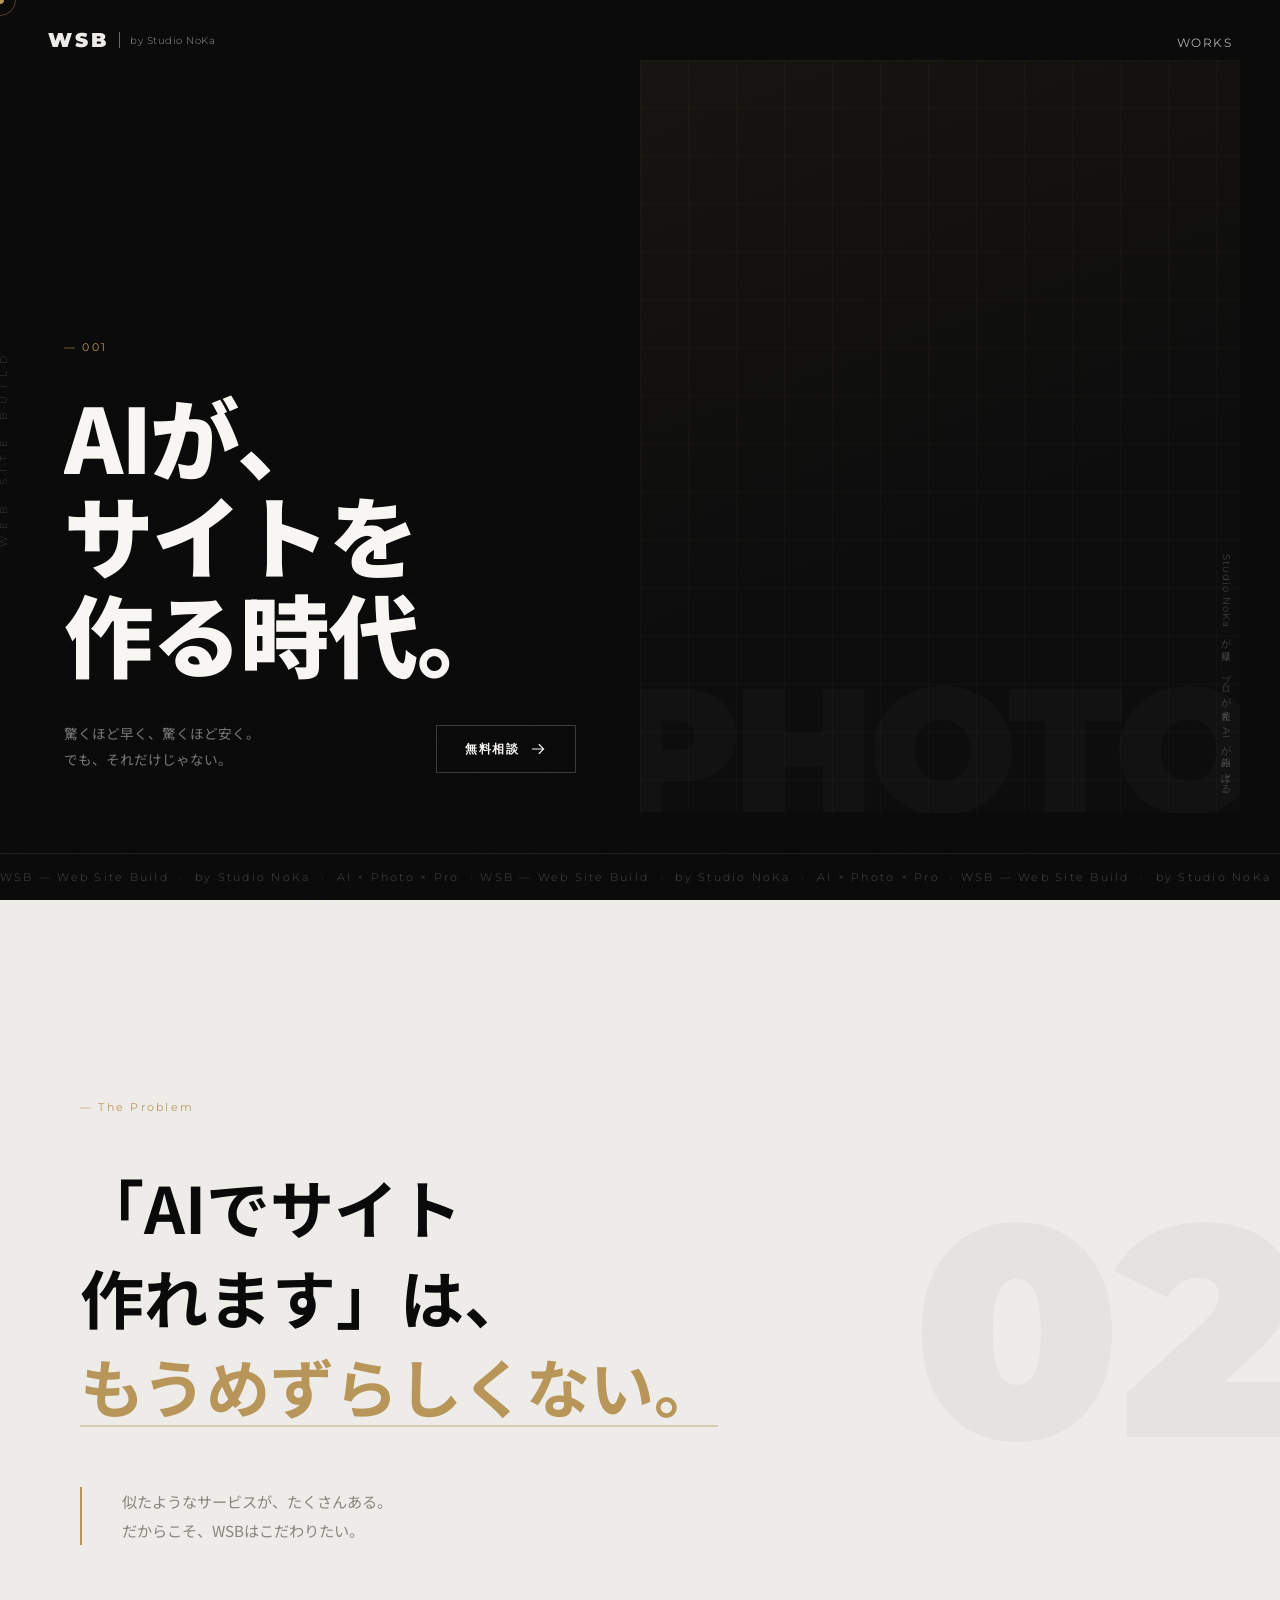
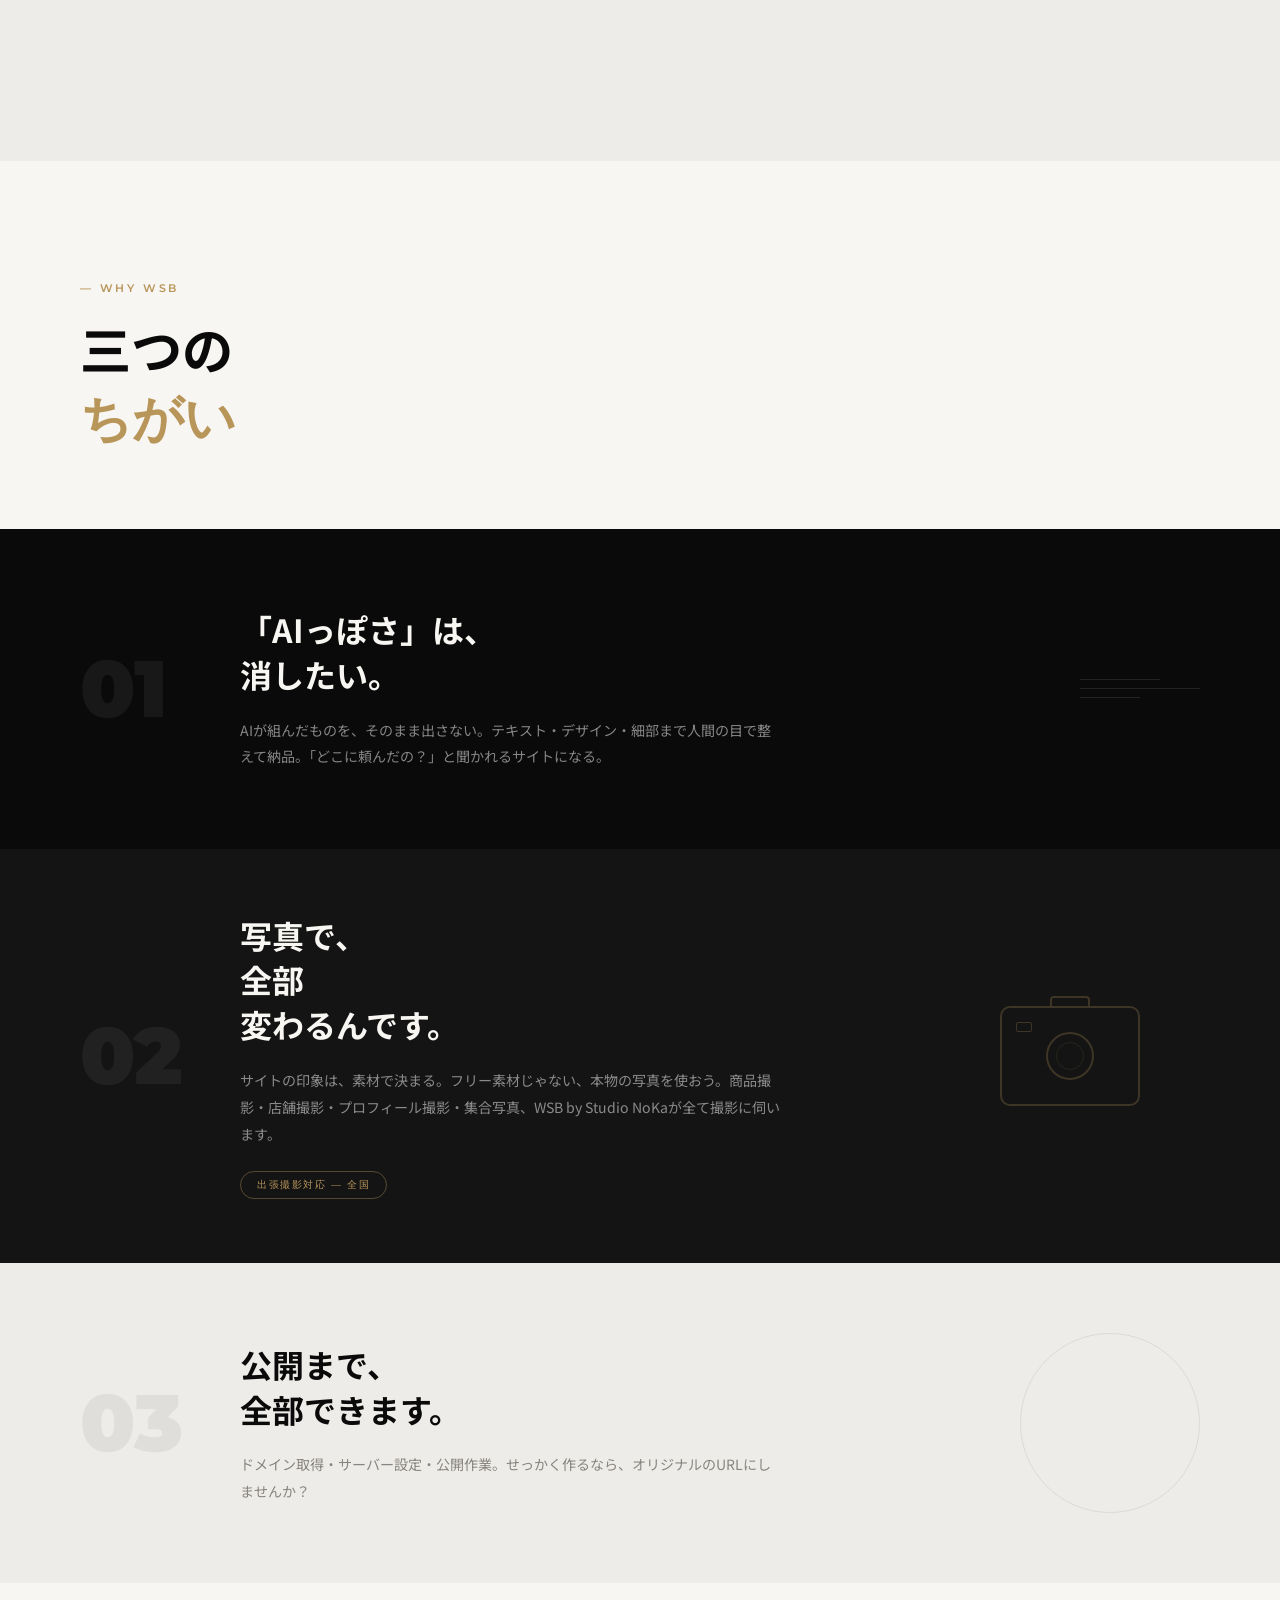
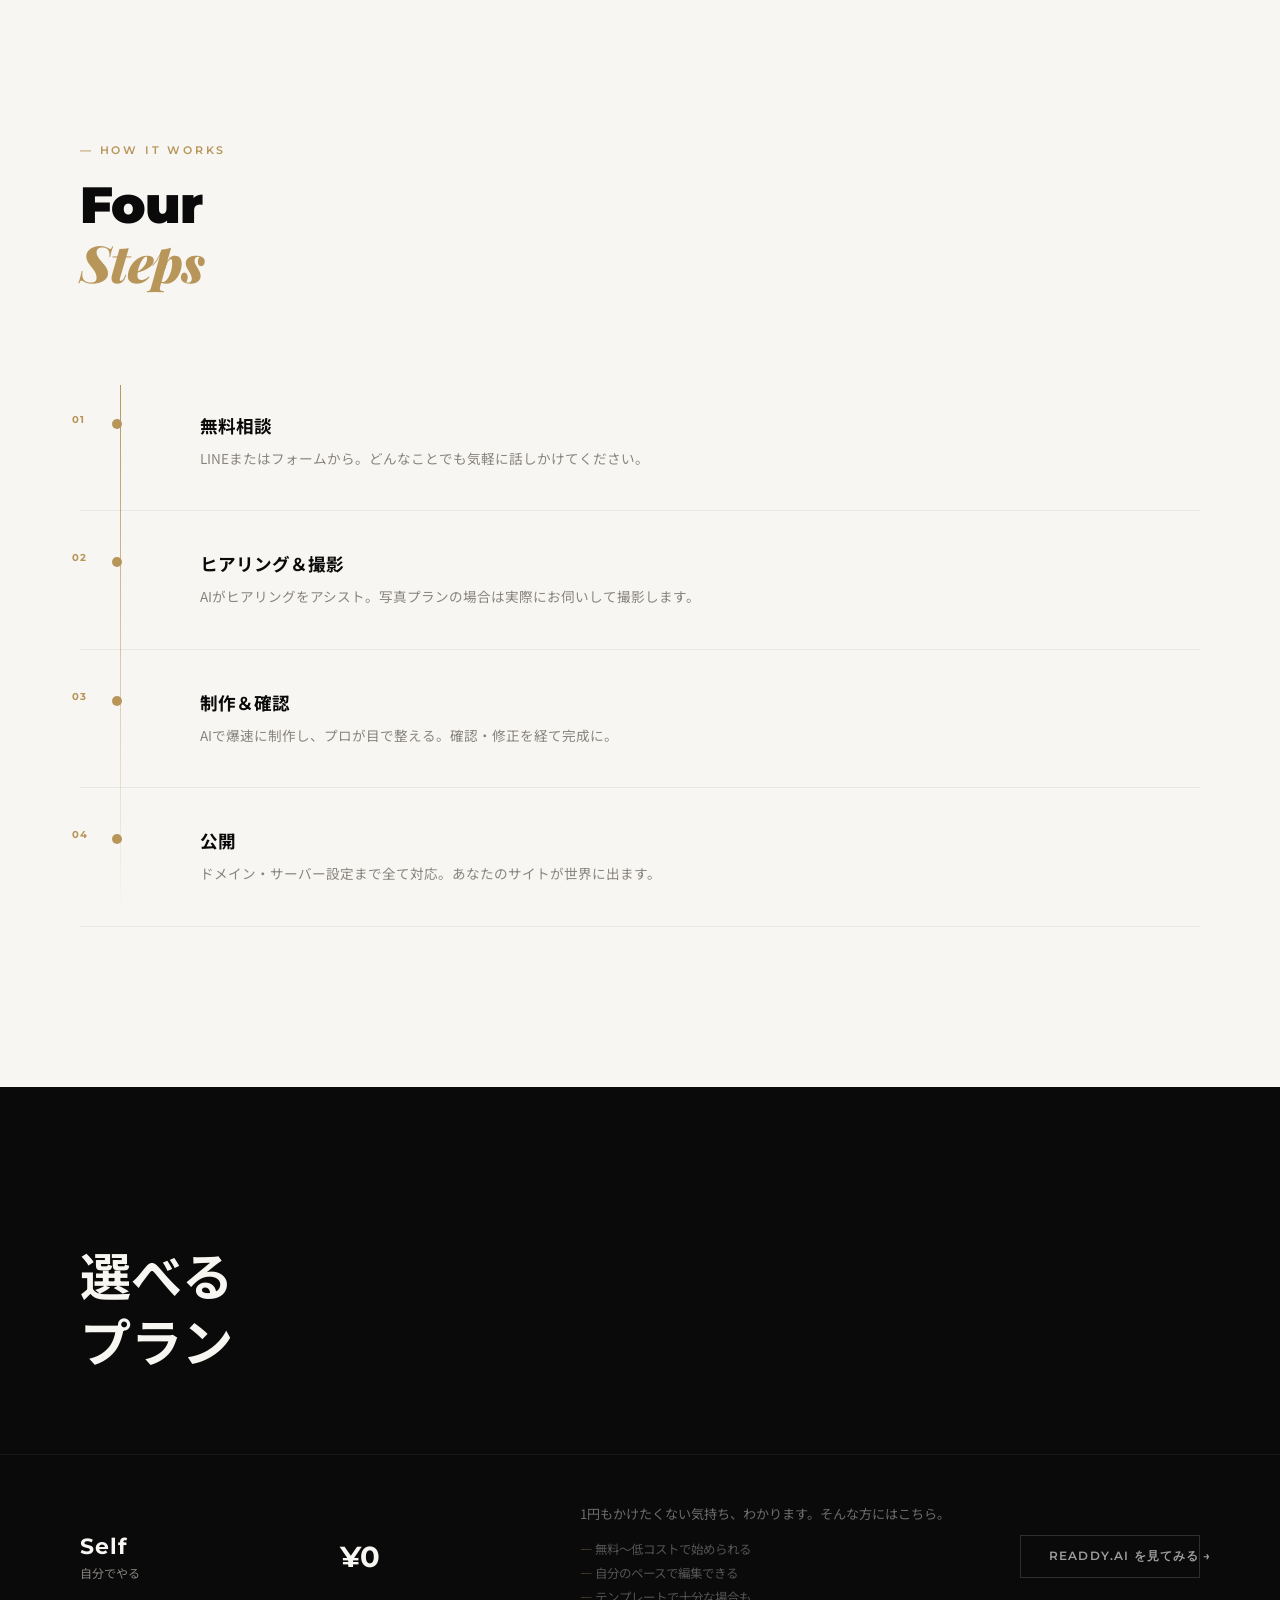
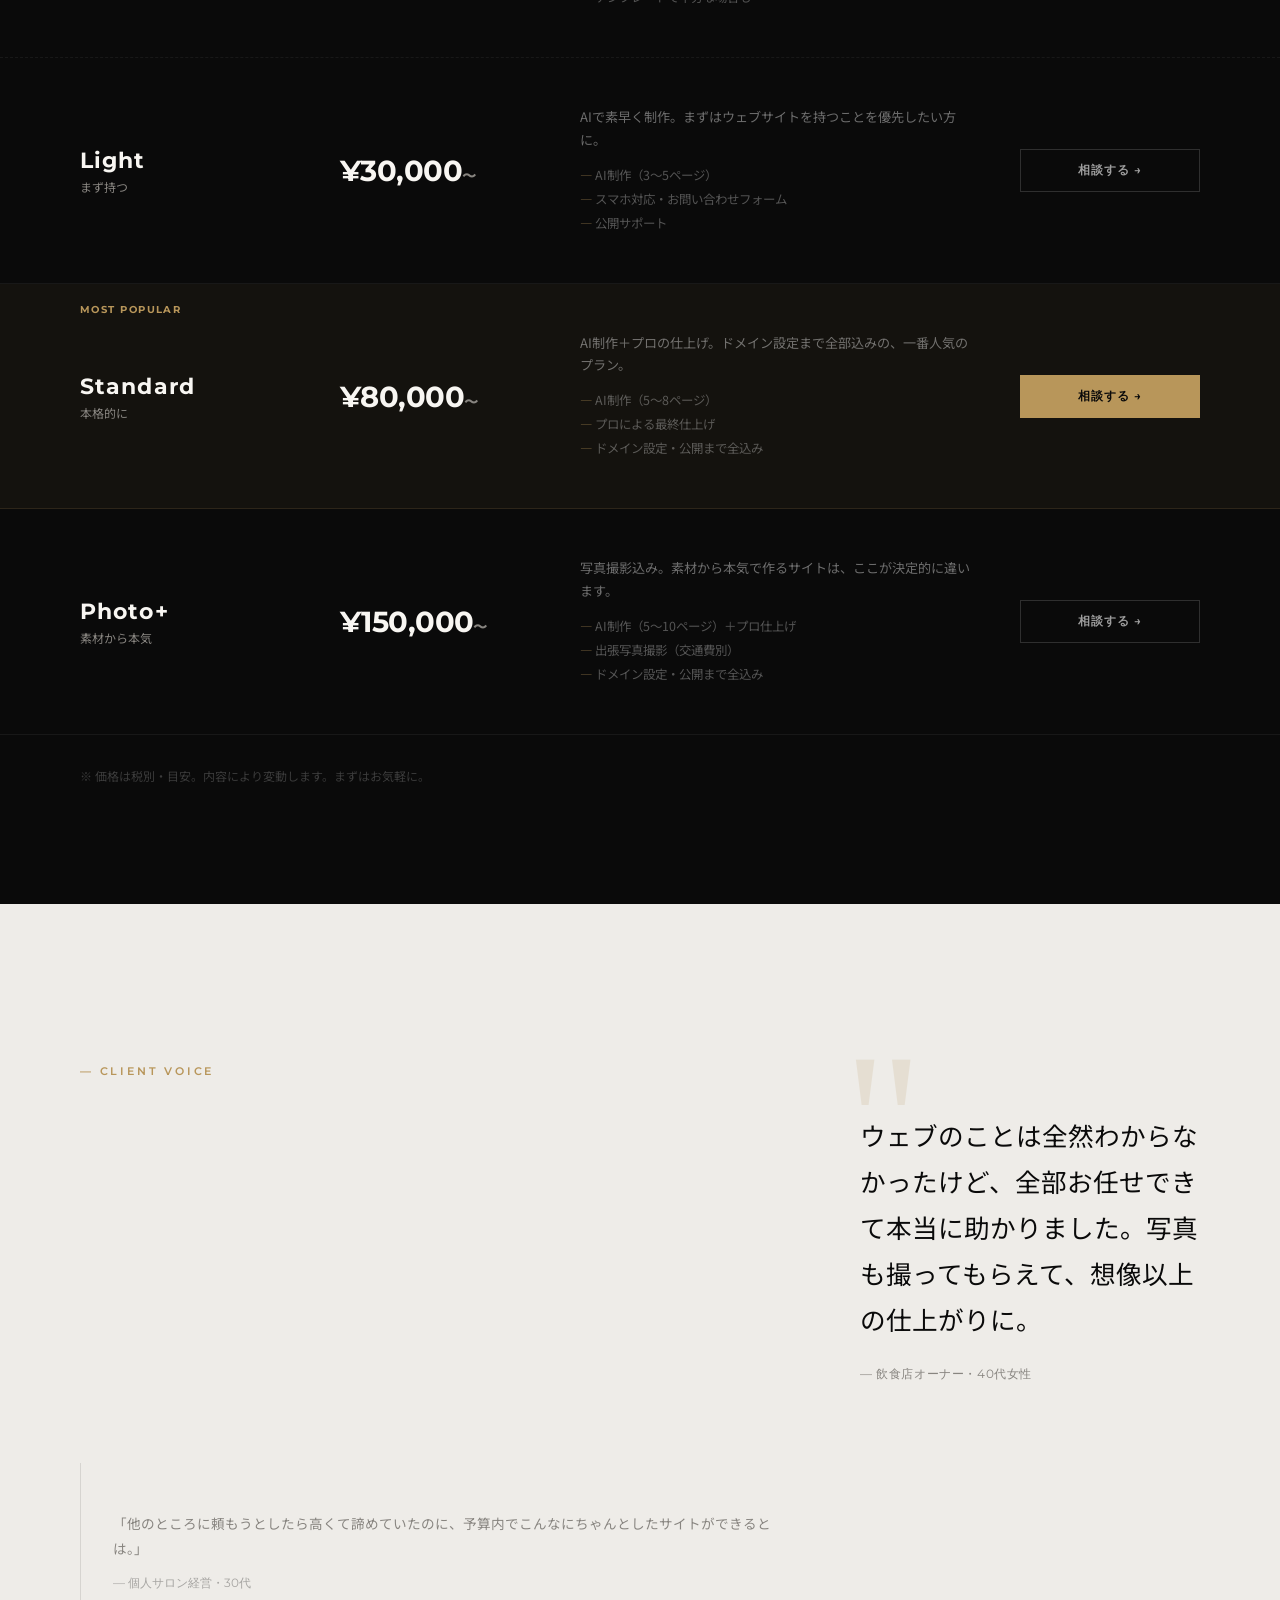
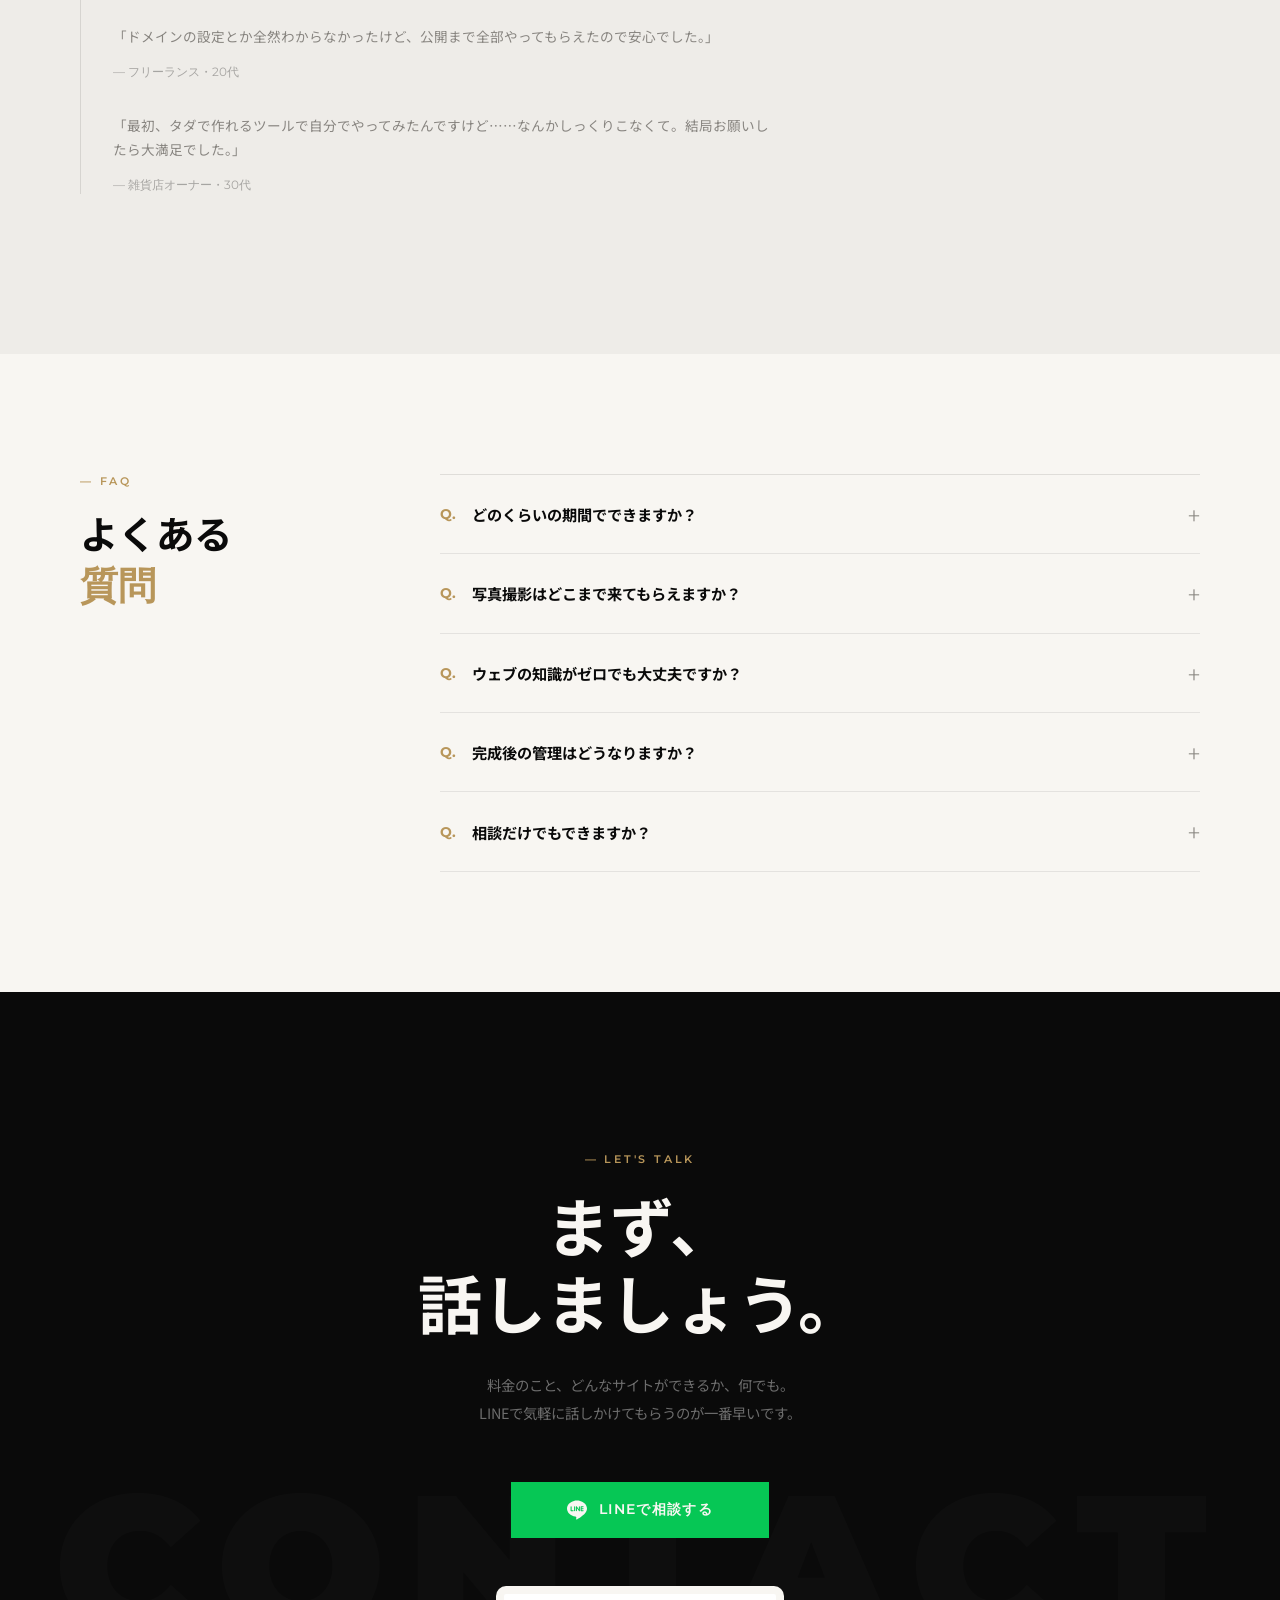
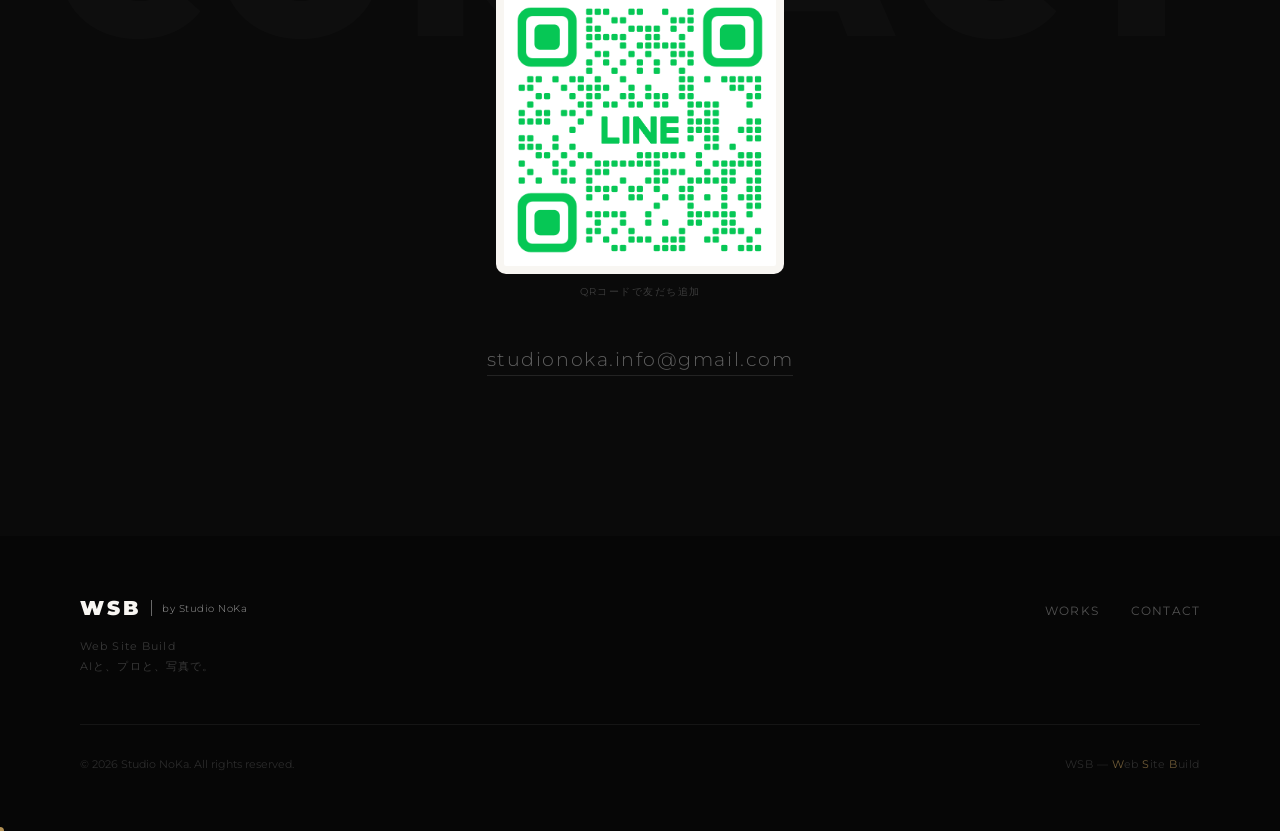
==== index.html @ 942990a9 "copy: Hero / Statement / About の文言を全面改訂" ====
<!DOCTYPE html>
<html lang="ja">
<head>
  <meta charset="UTF-8" />
  <meta name="viewport" content="width=device-width, initial-scale=1.0" />
  <title>WSB by Studio NoKa — Web Site Build</title>
  <link rel="stylesheet" href="style.css" />
  <link rel="preconnect" href="https://fonts.googleapis.com" />
  <link rel="preconnect" href="https://fonts.gstatic.com" crossorigin />
  <link href="https://fonts.googleapis.com/css2?family=Noto+Sans+JP:wght@100;300;400;700;900&family=Playfair+Display:ital,wght@0,400;0,700;1,400&family=Montserrat:wght@100;300;400;600;700;900&display=swap" rel="stylesheet" />
</head>
<body>

  <!-- ========== LOADER ========== -->
  <div id="loader">
    <div class="loader-text">WSB</div>
  </div>

  <!-- ========== HEADER ========== -->
  <header id="header">
    <div class="header-left">
      <a href="#" class="logo">
        <span class="logo-wsb">WSB</span>
        <span class="logo-rule"></span>
        <span class="logo-sub">by Studio NoKa</span>
      </a>
    </div>
    <div class="header-right">
      <nav>
        <a href="works.html">Works</a>
      </nav>
      <button class="menu-btn" id="menuBtn">
        <span></span><span></span>
      </button>
    </div>
  </header>

  <!-- ========== MOBILE MENU ========== -->
  <div class="mobile-menu" id="mobileMenu">
    <nav class="mobile-nav">
      <a href="works.html" class="mobile-link">Works</a>
      <a href="#contact" class="mobile-link">Contact</a>
    </nav>
  </div>

  <!-- ========== HERO ========== -->
  <section id="hero">
    <!-- 縦書きラベル -->
    <div class="hero-side-label">
      <span>W·E·B &nbsp; S·I·T·E &nbsp; B·U·I·L·D</span>
    </div>

    <!-- メインコピー -->
    <div class="hero-copy">
      <div class="hero-copy-inner">
        <p class="hero-no">— 001</p>
        <h1>
          <span class="h1-line h1-line--1">AIが、</span>
          <span class="h1-line h1-line--2">サイトを</span>
          <span class="h1-line h1-line--3">作る時代。</span>
        </h1>
        <div class="hero-sub-wrap">
          <p class="hero-sub">驚くほど早く、驚くほど安く。<br>でも、それだけじゃない。</p>
          <a href="#contact" class="hero-cta">
            <span>無料相談</span>
            <svg viewBox="0 0 32 32" width="18" height="18"><path d="M6 16h20M18 8l8 8-8 8" stroke="currentColor" stroke-width="2" fill="none" stroke-linecap="round"/></svg>
          </a>
        </div>
      </div>
    </div>

    <!-- 右側 ビジュアル -->
    <div class="hero-visual">
      <div class="hero-img-frame">
        <!-- 画像・モックアップはここに入る -->
      </div>
      <div class="hero-caption">
        <span>Studio NoKa が撮り、プロが整え、AIが組み上げる。</span>
      </div>
    </div>

    <!-- マーキー -->
    <div class="hero-marquee">
      <div class="marquee-track">
        <span>WSB — Web Site Build &nbsp;·&nbsp; by Studio NoKa &nbsp;·&nbsp; AI × Photo × Pro &nbsp;·&nbsp; </span>
        <span>WSB — Web Site Build &nbsp;·&nbsp; by Studio NoKa &nbsp;·&nbsp; AI × Photo × Pro &nbsp;·&nbsp; </span>
        <span>WSB — Web Site Build &nbsp;·&nbsp; by Studio NoKa &nbsp;·&nbsp; AI × Photo × Pro &nbsp;·&nbsp; </span>
      </div>
    </div>
  </section>

  <!-- ========== STATEMENT ========== -->
  <section id="statement">
    <div class="statement-inner">
      <p class="statement-label">— The Problem</p>
      <blockquote class="statement-quote">
        「AIでサイト<br>
        作れます」は、<br>
        <em>もうめずらしくない。</em>
      </blockquote>
      <div class="statement-sub">
        <p>似たようなサービスが、たくさんある。<br>だからこそ、WSBはこだわりたい。</p>
      </div>
    </div>
    <div class="statement-number">02</div>
  </section>

  <!-- ========== ABOUT / 3つの強み ========== -->
  <section id="about">
    <div class="about-header">
      <p class="section-eyebrow">— Why WSB</p>
      <h2>三つの<br><em>ちがい</em></h2>
    </div>

    <!-- 強み 01 -->
    <div class="about-row about-row--dark">
      <div class="about-row-num">01</div>
      <div class="about-row-body">
        <h3>「AIっぽさ」は、<br>消したい。</h3>
        <p>AIが組んだものを、そのまま出さない。テキスト・デザイン・細部まで人間の目で整えて納品。「どこに頼んだの？」と聞かれるサイトになる。</p>
      </div>
      <div class="about-row-decoration">
        <div class="deco-lines">
          <span></span><span></span><span></span>
        </div>
      </div>
    </div>

    <!-- 強み 02 -->
    <div class="about-row about-row--accent">
      <div class="about-row-num">02</div>
      <div class="about-row-body">
        <h3>写真で、<br>全部<br>変わるんです。</h3>
        <p>サイトの印象は、素材で決まる。フリー素材じゃない、本物の写真を使おう。商品撮影・店舗撮影・プロフィール撮影・集合写真、WSB by Studio NoKaが全て撮影に伺います。</p>
        <span class="about-tag">出張撮影対応 — 全国</span>
      </div>
      <div class="about-row-img about-row-img--camera">
        <div class="camera-art">
          <div class="camera-body"></div>
          <div class="camera-lens"></div>
          <div class="camera-flash"></div>
        </div>
      </div>
    </div>

    <!-- 強み 03 -->
    <div class="about-row about-row--light">
      <div class="about-row-num">03</div>
      <div class="about-row-body">
        <h3>公開まで、<br>全部できます。</h3>
        <p>ドメイン取得・サーバー設定・公開作業。せっかく作るなら、オリジナルのURLにしませんか？</p>
      </div>
      <div class="about-row-decoration about-row-decoration--right">
        <div class="deco-circle"></div>
      </div>
    </div>
  </section>

  <!-- ========== FLOW ========== -->
  <section id="flow">
    <div class="container">
      <div class="flow-header">
        <p class="section-eyebrow">— How it works</p>
        <h2>Four<br><em>Steps</em></h2>
      </div>
      <div class="flow-body">
        <div class="flow-line"></div>
        <div class="flow-items">
          <div class="flow-item" data-num="01">
            <div class="flow-dot"></div>
            <div class="flow-content">
              <h3>無料相談</h3>
              <p>LINEまたはフォームから。どんなことでも気軽に話しかけてください。</p>
            </div>
          </div>
          <div class="flow-item" data-num="02">
            <div class="flow-dot"></div>
            <div class="flow-content">
              <h3>ヒアリング＆撮影</h3>
              <p>AIがヒアリングをアシスト。写真プランの場合は実際にお伺いして撮影します。</p>
            </div>
          </div>
          <div class="flow-item" data-num="03">
            <div class="flow-dot"></div>
            <div class="flow-content">
              <h3>制作＆確認</h3>
              <p>AIで爆速に制作し、プロが目で整える。確認・修正を経て完成に。</p>
            </div>
          </div>
          <div class="flow-item" data-num="04">
            <div class="flow-dot"></div>
            <div class="flow-content">
              <h3>公開</h3>
              <p>ドメイン・サーバー設定まで全て対応。あなたのサイトが世界に出ます。</p>
            </div>
          </div>
        </div>
      </div>
    </div>
  </section>

  <!-- ========== PLANS ========== -->
  <section id="plans">
    <div class="plans-label-wrap">
      <p class="section-eyebrow">— Pricing Plans</p>
      <h2>選べる<br>プラン</h2>
    </div>

    <div class="plans-list">

      <!-- ¥0 行 -->
      <div class="plan-row plan-row--free">
        <div class="plan-row-name">
          <span class="plan-row-en">Self</span>
          <span class="plan-row-jp">自分でやる</span>
        </div>
        <div class="plan-row-price plan-row-price--free">¥0</div>
        <div class="plan-row-desc">
          <p>1円もかけたくない気持ち、わかります。そんな方にはこちら。</p>
          <ul>
            <li>無料〜低コストで始められる</li>
            <li>自分のペースで編集できる</li>
            <li>テンプレートで十分な場合も</li>
          </ul>
        </div>
        <a href="https://readdy.ai" target="_blank" rel="noopener" class="plan-row-btn plan-row-btn--free">Readdy.ai を見てみる →</a>
      </div>

      <div class="plan-row">
        <div class="plan-row-name">
          <span class="plan-row-en">Light</span>
          <span class="plan-row-jp">まず持つ</span>
        </div>
        <div class="plan-row-price">¥30,000<small>〜</small></div>
        <div class="plan-row-desc">
          <p>AIで素早く制作。まずはウェブサイトを持つことを優先したい方に。</p>
          <ul>
            <li>AI制作（3〜5ページ）</li>
            <li>スマホ対応・お問い合わせフォーム</li>
            <li>公開サポート</li>
          </ul>
        </div>
        <a href="#contact" class="plan-row-btn">相談する →</a>
      </div>

      <div class="plan-row plan-row--featured">
        <div class="plan-row-badge">Most Popular</div>
        <div class="plan-row-name">
          <span class="plan-row-en">Standard</span>
          <span class="plan-row-jp">本格的に</span>
        </div>
        <div class="plan-row-price">¥80,000<small>〜</small></div>
        <div class="plan-row-desc">
          <p>AI制作＋プロの仕上げ。ドメイン設定まで全部込みの、一番人気のプラン。</p>
          <ul>
            <li>AI制作（5〜8ページ）</li>
            <li>プロによる最終仕上げ</li>
            <li>ドメイン設定・公開まで全込み</li>
          </ul>
        </div>
        <a href="#contact" class="plan-row-btn plan-row-btn--featured">相談する →</a>
      </div>

      <div class="plan-row">
        <div class="plan-row-name">
          <span class="plan-row-en">Photo+</span>
          <span class="plan-row-jp">素材から本気</span>
        </div>
        <div class="plan-row-price">¥150,000<small>〜</small></div>
        <div class="plan-row-desc">
          <p>写真撮影込み。素材から本気で作るサイトは、ここが決定的に違います。</p>
          <ul>
            <li>AI制作（5〜10ページ）＋プロ仕上げ</li>
            <li>出張写真撮影（交通費別）</li>
            <li>ドメイン設定・公開まで全込み</li>
          </ul>
        </div>
        <a href="#contact" class="plan-row-btn">相談する →</a>
      </div>

    </div>
    <p class="plans-note">※ 価格は税別・目安。内容により変動します。まずはお気軽に。</p>
  </section>

  <!-- ========== VOICE ========== -->
  <section id="voice">
    <div class="voice-inner">
      <p class="section-eyebrow">— Client Voice</p>
      <div class="voice-main">
        <div class="voice-quote-mark">"</div>
        <blockquote class="voice-featured">
          ウェブのことは全然わからなかったけど、全部お任せできて本当に助かりました。写真も撮ってもらえて、想像以上の仕上がりに。
        </blockquote>
        <p class="voice-attr">— 飲食店オーナー・40代女性</p>
      </div>
      <div class="voice-others">
        <div class="voice-small">
          <p>「他のところに頼もうとしたら高くて諦めていたのに、予算内でこんなにちゃんとしたサイトができるとは。」</p>
          <span>— 個人サロン経営・30代</span>
        </div>
        <div class="voice-small">
          <p>「ドメインの設定とか全然わからなかったけど、公開まで全部やってもらえたので安心でした。」</p>
          <span>— フリーランス・20代</span>
        </div>
        <div class="voice-small voice-small--honest">
          <p>「最初、タダで作れるツールで自分でやってみたんですけど……なんかしっくりこなくて。結局お願いしたら大満足でした。」</p>
          <span>— 雑貨店オーナー・30代</span>
        </div>
      </div>
    </div>
  </section>

  <!-- ========== FAQ ========== -->
  <section id="faq">
    <div class="faq-inner">
      <div class="faq-left">
        <p class="section-eyebrow">— FAQ</p>
        <h2>よくある<br><em>質問</em></h2>
      </div>
      <div class="faq-right">
        <div class="faq-item">
          <div class="faq-q">
            <span class="faq-q-num">Q.</span>
            どのくらいの期間でできますか？
            <span class="faq-icon">+</span>
          </div>
          <div class="faq-a">Lightプランで約1〜2週間、Standardで2〜3週間、Photo+プランは撮影日程の調整含め3〜4週間が目安です。</div>
        </div>
        <div class="faq-item">
          <div class="faq-q">
            <span class="faq-q-num">Q.</span>
            写真撮影はどこまで来てもらえますか？
            <span class="faq-icon">+</span>
          </div>
          <div class="faq-a">基本は片道2時間圏内。それ以上の距離でも交通費実費をご負担いただければ全国どこでも対応します。</div>
        </div>
        <div class="faq-item">
          <div class="faq-q">
            <span class="faq-q-num">Q.</span>
            ウェブの知識がゼロでも大丈夫ですか？
            <span class="faq-icon">+</span>
          </div>
          <div class="faq-a">もちろんです。むしろそういった方のためのサービスです。LINEで気軽に相談できるAIアシスタントもご用意しています。</div>
        </div>
        <div class="faq-item">
          <div class="faq-q">
            <span class="faq-q-num">Q.</span>
            完成後の管理はどうなりますか？
            <span class="faq-icon">+</span>
          </div>
          <div class="faq-a">自分で更新しやすい形にお渡しします。別途メンテナンスプランもご用意しています。</div>
        </div>
        <div class="faq-item">
          <div class="faq-q">
            <span class="faq-q-num">Q.</span>
            相談だけでもできますか？
            <span class="faq-icon">+</span>
          </div>
          <div class="faq-a">もちろんです。無料相談からお気軽にどうぞ。LINEでもフォームでも受け付けています。</div>
        </div>
      </div>
    </div>
  </section>

  <!-- ========== CONTACT ========== -->
  <section id="contact">
    <div class="contact-bg-text">CONTACT</div>
    <div class="contact-inner">
      <p class="section-eyebrow">— Let's Talk</p>
      <h2>まず、<br>話しましょう。</h2>
      <p class="contact-body">料金のこと、どんなサイトができるか、何でも。<br>LINEで気軽に話しかけてもらうのが一番早いです。</p>
      <div class="contact-actions">
        <a href="https://lin.ee/njjm1MrW" class="contact-btn-line" target="_blank" rel="noopener">
          <svg viewBox="0 0 24 24" width="20" height="20" fill="currentColor"><path d="M19.365 9.863c.349 0 .63.285.63.63 0 .345-.281.63-.63.63H17.61v1.125h1.755c.349 0 .63.283.63.63 0 .344-.281.629-.63.629h-2.386c-.345 0-.627-.285-.627-.629V8.108c0-.345.282-.63.627-.63h2.386c.349 0 .63.285.63.63 0 .349-.281.63-.63.63H17.61v1.125h1.755zm-3.855 3.016c0 .27-.174.51-.432.596-.064.021-.133.031-.199.031-.211 0-.391-.09-.51-.25l-2.443-3.317v2.94c0 .344-.279.629-.631.629-.346 0-.626-.285-.626-.629V8.108c0-.27.173-.51.43-.595.06-.023.136-.033.194-.033.195 0 .375.104.495.254l2.462 3.33V8.108c0-.345.282-.63.63-.63.345 0 .63.285.63.63v4.771zm-5.741 0c0 .344-.282.629-.631.629-.345 0-.627-.285-.627-.629V8.108c0-.345.282-.63.627-.63.349 0 .631.285.631.63v4.771zm-2.466.629H4.917c-.345 0-.63-.285-.63-.629V8.108c0-.345.285-.63.63-.63.348 0 .63.285.63.63v4.141h1.756c.348 0 .629.283.629.63 0 .344-.281.629-.629.629M24 10.314C24 4.943 18.615.572 12 .572S0 4.943 0 10.314c0 4.811 4.27 8.842 10.035 9.608.391.082.923.258 1.058.59.12.301.079.766.038 1.08l-.164 1.02c-.045.301-.24 1.186 1.049.645 1.291-.539 6.916-4.078 9.436-6.975C23.176 14.393 24 12.458 24 10.314"/></svg>
          LINEで相談する
        </a>
        <div class="contact-qr">
          <img src="LINE_QRcode.png" alt="LINE QRコード" />
          <span>QRコードで友だち追加</span>
        </div>
        <a href="mailto:studionoka.info@gmail.com" class="contact-mail-text">studionoka.info@gmail.com</a>
      </div>
    </div>
  </section>

  <!-- ========== FOOTER ========== -->
  <footer>
    <div class="footer-top">
      <div class="footer-logo-wrap">
        <div class="logo">
          <span class="logo-wsb">WSB</span>
          <span class="logo-rule"></span>
          <span class="logo-sub">by Studio NoKa</span>
        </div>
        <p class="footer-tagline">Web Site Build<br>AIと、プロと、写真で。</p>
      </div>
      <nav class="footer-nav">
        <a href="works.html">Works</a>
        <a href="#contact">Contact</a>
      </nav>
    </div>
    <div class="footer-bottom">
      <p>© 2026 Studio NoKa. All rights reserved.</p>
      <p class="footer-credit">WSB — <em>W</em>eb <em>S</em>ite <em>B</em>uild</p>
    </div>
  </footer>

  <script src="script.js"></script>
</body>
</html>
---- style.css ----
/* ============================================================
   WSB by Studio NoKa — style.css  v2 (Editorial)
   ============================================================ */

:root {
  --black:     #0a0a0a;
  --white:     #f8f6f2;
  --off-white: #eeece8;
  --gray:      #888580;
  --gold:      #b8965a;
  --gold-lt:   #d4b07a;
  --dark:      #141414;
  --font-en:   'Montserrat', sans-serif;
  --font-serif:'Playfair Display', serif;
  --font-jp:   'Noto Sans JP', sans-serif;
}

*, *::before, *::after { box-sizing: border-box; margin: 0; padding: 0; }
html { scroll-behavior: smooth; }

body {
  font-family: var(--font-jp);
  background: var(--white);
  color: var(--black);
  overflow-x: hidden;
  cursor: none;
  -webkit-font-smoothing: antialiased;
  -moz-osx-font-smoothing: grayscale;
  text-rendering: optimizeLegibility;
}

/* カスタムカーソル */
body::before {
  content: '';
  width: 8px; height: 8px;
  background: var(--gold);
  border-radius: 50%;
  position: fixed;
  top: 0; left: 0;
  pointer-events: none;
  z-index: 9999;
  transform: translate(-50%, -50%);
  transition: width 0.2s, height 0.2s;
}

.section-eyebrow {
  font-family: var(--font-en);
  font-size: 0.7rem;
  font-weight: 600;
  letter-spacing: 0.25em;
  text-transform: uppercase;
  color: var(--gold);
  margin-bottom: 20px;
  display: block;
}

/* ============================================================
   LOADER
   ============================================================ */

#loader {
  position: fixed;
  inset: 0;
  background: var(--black);
  z-index: 9000;
  display: flex;
  align-items: center;
  justify-content: center;
  transition: opacity 0.6s ease, visibility 0.6s ease;
}

#loader.hidden {
  opacity: 0;
  visibility: hidden;
}

.loader-text {
  font-family: var(--font-en);
  font-weight: 900;
  font-size: 4rem;
  letter-spacing: 0.3em;
  color: var(--white);
  animation: loaderPulse 0.8s ease-in-out alternate infinite;
}

@keyframes loaderPulse {
  from { opacity: 0.3; letter-spacing: 0.3em; }
  to   { opacity: 1;   letter-spacing: 0.5em; }
}

/* ============================================================
   HEADER
   ============================================================ */

#header {
  position: fixed;
  top: 0; left: 0; right: 0;
  z-index: 500;
  padding: 28px 48px;
  display: flex;
  align-items: center;
  justify-content: space-between;
  mix-blend-mode: difference;
}

#header.scrolled { mix-blend-mode: normal; background: rgba(248,246,242,0.92); backdrop-filter: blur(12px); padding: 18px 48px; transition: all 0.4s; }

.logo {
  display: flex;
  align-items: center;
  gap: 10px;
  text-decoration: none;
}

.logo-wsb {
  font-family: var(--font-en);
  font-size: 1.25rem;
  font-weight: 900;
  letter-spacing: 0.15em;
  color: var(--white);
}

#header.scrolled .logo-wsb { color: var(--black); }

.logo-rule {
  width: 1px;
  height: 16px;
  background: rgba(255,255,255,0.4);
  display: block;
}

#header.scrolled .logo-rule { background: rgba(0,0,0,0.2); }

.logo-sub {
  font-family: var(--font-en);
  font-size: 0.65rem;
  font-weight: 300;
  color: rgba(255,255,255,0.6);
  letter-spacing: 0.05em;
}

#header.scrolled .logo-sub { color: var(--gray); }

.header-right {
  display: flex;
  align-items: center;
  gap: 40px;
}

nav a {
  font-family: var(--font-en);
  font-size: 0.72rem;
  font-weight: 400;
  letter-spacing: 0.12em;
  text-transform: uppercase;
  color: rgba(255,255,255,0.7);
  text-decoration: none;
  transition: color 0.2s;
}

nav a:hover { color: var(--gold); }
#header.scrolled nav a { color: var(--black); }
#header.scrolled nav a:hover { color: var(--gold); }

.menu-btn {
  display: none;
  flex-direction: column;
  gap: 5px;
  background: none;
  border: none;
  cursor: pointer;
  padding: 4px;
}

.menu-btn span {
  display: block;
  width: 22px;
  height: 1px;
  background: var(--white);
  transition: transform 0.3s;
}

#header.scrolled .menu-btn span { background: var(--black); }

/* ============================================================
   MOBILE MENU
   ============================================================ */

.mobile-menu {
  position: fixed;
  inset: 0;
  background: var(--black);
  z-index: 400;
  display: flex;
  align-items: center;
  justify-content: center;
  opacity: 0;
  visibility: hidden;
  transition: opacity 0.4s, visibility 0.4s;
}

.mobile-menu.open { opacity: 1; visibility: visible; }

.mobile-nav {
  display: flex;
  flex-direction: column;
  gap: 32px;
  text-align: center;
}

.mobile-link {
  font-family: var(--font-en);
  font-size: 2rem;
  font-weight: 700;
  letter-spacing: 0.1em;
  color: var(--white);
  text-decoration: none;
  text-transform: uppercase;
  transition: color 0.2s;
}

.mobile-link:hover { color: var(--gold); }

/* ============================================================
   HERO
   ============================================================ */

#hero {
  min-height: 100vh;
  background: var(--black);
  display: grid;
  grid-template-columns: 1fr 1fr;
  grid-template-rows: 1fr auto;
  position: relative;
  overflow: hidden;
}

/* ノイズテクスチャ */
#hero::before {
  content: '';
  position: absolute;
  inset: 0;
  background-image: url("data:image/svg+xml,%3Csvg viewBox='0 0 256 256' xmlns='http://www.w3.org/2000/svg'%3E%3Cfilter id='noise'%3E%3CfeTurbulence type='fractalNoise' baseFrequency='0.9' numOctaves='4' stitchTiles='stitch'/%3E%3C/filter%3E%3Crect width='100%25' height='100%25' filter='url(%23noise)' opacity='0.04'/%3E%3C/svg%3E");
  opacity: 0.4;
  z-index: 1;
  pointer-events: none;
}

.hero-side-label {
  position: absolute;
  left: 0;
  top: 50%;
  transform: translateX(-50%) translateY(-50%) rotate(-90deg);
  z-index: 2;
  white-space: nowrap;
}

.hero-side-label span {
  font-family: var(--font-en);
  font-size: 0.6rem;
  font-weight: 300;
  letter-spacing: 0.3em;
  color: rgba(255,255,255,0.2);
  text-transform: uppercase;
}

.hero-copy {
  grid-column: 1;
  grid-row: 1;
  display: flex;
  align-items: flex-end;
  padding: 120px 64px 80px;
  z-index: 2;
  position: relative;
}

.hero-copy-inner { width: 100%; }

.hero-no {
  font-family: var(--font-en);
  font-size: 0.7rem;
  color: var(--gold);
  letter-spacing: 0.2em;
  margin-bottom: 32px;
}

#hero h1 {
  overflow: hidden;
}

.h1-line {
  display: block;
  font-family: var(--font-jp);
  font-weight: 900;
  font-size: clamp(3.5rem, 7vw, 6.5rem);
  color: var(--white);
  line-height: 1.1;
  letter-spacing: -0.02em;
  transform: translateY(100%);
  opacity: 0;
  transition: transform 0.9s cubic-bezier(0.16, 1, 0.3, 1), opacity 0.9s ease;
}

.h1-line--2 { transition-delay: 0.1s; }
.h1-line--3 { transition-delay: 0.2s; }

.h1-line.visible { transform: translateY(0); opacity: 1; }

.hero-sub-wrap {
  margin-top: 40px;
  display: flex;
  align-items: flex-end;
  justify-content: space-between;
  gap: 24px;
}

.hero-sub {
  font-size: 0.85rem;
  line-height: 1.9;
  color: rgba(255,255,255,0.45);
  max-width: 280px;
}

.hero-cta {
  display: inline-flex;
  align-items: center;
  gap: 10px;
  border: 1px solid rgba(255,255,255,0.2);
  color: var(--white);
  padding: 14px 28px;
  font-family: var(--font-en);
  font-size: 0.75rem;
  font-weight: 600;
  letter-spacing: 0.12em;
  text-transform: uppercase;
  text-decoration: none;
  white-space: nowrap;
  transition: border-color 0.3s, background 0.3s;
  flex-shrink: 0;
}

.hero-cta:hover { border-color: var(--gold); background: rgba(184,150,90,0.1); }

.hero-visual {
  grid-column: 2;
  grid-row: 1;
  position: relative;
  z-index: 2;
}

.hero-img-frame {
  position: absolute;
  inset: 60px 40px 40px 0;
  overflow: hidden;
  background: linear-gradient(160deg, rgba(184,150,90,0.06) 0%, transparent 60%), #0d0d0d;
}

/* グリッドテクスチャ */
.hero-img-frame::before {
  content: '';
  position: absolute;
  inset: 0;
  background-image:
    linear-gradient(rgba(184,150,90,0.04) 1px, transparent 1px),
    linear-gradient(90deg, rgba(184,150,90,0.04) 1px, transparent 1px);
  background-size: 48px 48px;
  pointer-events: none;
  z-index: 1;
}

/* 幽霊テキスト */
.hero-img-frame::after {
  content: 'PHOTO';
  position: absolute;
  bottom: -24px;
  right: -16px;
  font-family: var(--font-en);
  font-weight: 900;
  font-size: clamp(6rem, 14vw, 11rem);
  color: rgba(255,255,255,0.025);
  letter-spacing: -0.04em;
  line-height: 1;
  pointer-events: none;
  z-index: 1;
  user-select: none;
}

.hero-img-inner {
  width: 100%;
  height: 100%;
  background:
    linear-gradient(160deg, rgba(184,150,90,0.15) 0%, transparent 50%),
    linear-gradient(to bottom right, #1a1008, #0a0a0a);
  transform: scale(1.05);
  transition: transform 8s ease;
}

.hero-img-inner:hover { transform: scale(1); }

/* ============================================================
   HERO IMAGE PLACEHOLDER
   画像・モックアップが入るまでの空フレーム
   ============================================================ */

/* 右下に装飾テキスト */
.hero-caption {
  position: absolute;
  bottom: 48px;
  right: 48px;
  z-index: 3;
}

.hero-caption span {
  font-family: var(--font-en);
  font-size: 0.6rem;
  color: rgba(255,255,255,0.2);
  letter-spacing: 0.1em;
  writing-mode: vertical-rl;
}

/* マーキー */
.hero-marquee {
  grid-column: 1 / -1;
  grid-row: 2;
  border-top: 1px solid rgba(255,255,255,0.08);
  overflow: hidden;
  padding: 16px 0;
  z-index: 2;
}

.marquee-track {
  display: flex;
  white-space: nowrap;
  animation: marquee 20s linear infinite;
}

.marquee-track span {
  font-family: var(--font-en);
  font-size: 0.7rem;
  font-weight: 300;
  letter-spacing: 0.2em;
  color: rgba(255,255,255,0.25);
  padding-right: 0;
  flex-shrink: 0;
}

@keyframes marquee {
  from { transform: translateX(0); }
  to   { transform: translateX(-33.33%); }
}

/* ============================================================
   STATEMENT
   ============================================================ */

#statement {
  background: var(--off-white);
  padding: 200px 80px;
  position: relative;
  overflow: hidden;
}

.statement-inner {
  max-width: 900px;
}

.statement-label {
  font-family: var(--font-en);
  font-size: 0.7rem;
  letter-spacing: 0.2em;
  color: var(--gold);
  margin-bottom: 48px;
}

.statement-quote {
  font-family: var(--font-jp);
  font-size: clamp(2.2rem, 5vw, 4.5rem);
  font-weight: 700;
  line-height: 1.4;
  color: var(--black);
  margin-bottom: 56px;
  border: none;
}

.statement-quote em {
  font-style: normal;
  color: var(--gold);
  position: relative;
}

.statement-quote em::after {
  content: '';
  position: absolute;
  bottom: 4px;
  left: 0; right: 0;
  height: 2px;
  background: var(--gold);
  opacity: 0.4;
}

.statement-sub {
  padding-left: 40px;
  border-left: 2px solid var(--gold);
}

.statement-sub p {
  font-size: 0.95rem;
  line-height: 1.9;
  color: var(--gray);
  margin-bottom: 16px;
}

.statement-answer {
  font-weight: 700;
  color: var(--black) !important;
  font-size: 1.1rem !important;
}

/* 背景大きな数字 */
.statement-number {
  position: absolute;
  right: -20px;
  top: 50%;
  transform: translateY(-50%);
  font-family: var(--font-en);
  font-size: clamp(180px, 25vw, 300px);
  font-weight: 900;
  color: rgba(0,0,0,0.04);
  line-height: 1;
  user-select: none;
  pointer-events: none;
}

/* ============================================================
   ABOUT — 3つの強み（フルブリード横断レイアウト）
   ============================================================ */

#about {
  padding: 0;
}

.about-header {
  padding: 120px 80px 80px;
  background: var(--white);
}

.about-header h2 {
  font-family: var(--font-jp);
  font-size: clamp(2rem, 4vw, 3.5rem);
  font-weight: 700;
  line-height: 1.3;
}

.about-header h2 em {
  font-style: normal;
  font-family: var(--font-serif);
  color: var(--gold);
}

.about-row {
  display: grid;
  grid-template-columns: 120px 1fr auto;
  align-items: center;
  min-height: 320px;
  padding: 64px 80px;
  position: relative;
  overflow: hidden;
  gap: 40px;
}

.about-row--dark  { background: var(--black); }
.about-row--accent{ background: var(--dark); }
.about-row--light { background: var(--off-white); }

.about-row-num {
  font-family: var(--font-en);
  font-weight: 900;
  font-size: 5rem;
  line-height: 1;
  color: rgba(255,255,255,0.06);
  flex-shrink: 0;
}

.about-row--light .about-row-num { color: rgba(0,0,0,0.06); }

.about-row-body { max-width: 540px; }

.about-row-body h3 {
  font-family: var(--font-jp);
  font-size: clamp(1.4rem, 2.5vw, 2rem);
  font-weight: 700;
  line-height: 1.4;
  color: var(--white);
  margin-bottom: 20px;
}

.about-row--light .about-row-body h3 { color: var(--black); }

.about-row-body p {
  font-size: 0.88rem;
  line-height: 1.9;
  color: rgba(255,255,255,0.5);
}

.about-row--light .about-row-body p { color: var(--gray); }

.about-tag {
  display: inline-block;
  margin-top: 24px;
  font-family: var(--font-en);
  font-size: 0.65rem;
  letter-spacing: 0.15em;
  text-transform: uppercase;
  color: var(--gold);
  border: 1px solid rgba(184,150,90,0.4);
  padding: 6px 16px;
  border-radius: 20px;
}

/* 装飾要素 */
.deco-lines {
  display: flex;
  flex-direction: column;
  gap: 8px;
  flex-shrink: 0;
}

.deco-lines span {
  display: block;
  height: 1px;
  background: rgba(255,255,255,0.1);
  width: 80px;
}

.deco-lines span:nth-child(2) { width: 120px; }
.deco-lines span:nth-child(3) { width: 60px; }

.about-row-img {
  width: 260px;
  height: 260px;
  flex-shrink: 0;
  border-radius: 2px;
  overflow: hidden;
}

.about-row-img--camera {
  background: transparent;
  display: flex;
  align-items: center;
  justify-content: center;
  position: relative;
}

/* CSS カメラアート */
.camera-art {
  position: relative;
  width: 140px;
  height: 100px;
  opacity: 0.25;
}

.camera-body {
  position: absolute;
  inset: 0;
  border: 2px solid var(--gold);
  border-radius: 10px;
}

.camera-body::before {
  content: '';
  position: absolute;
  top: -12px; left: 50%; transform: translateX(-50%);
  width: 40px; height: 12px;
  border: 2px solid var(--gold);
  border-bottom: none;
  border-radius: 4px 4px 0 0;
}

.camera-lens {
  position: absolute;
  top: 50%; left: 50%;
  transform: translate(-50%, -50%);
  width: 48px; height: 48px;
  border: 2px solid var(--gold);
  border-radius: 50%;
}

.camera-lens::after {
  content: '';
  position: absolute;
  inset: 8px;
  border: 1px solid rgba(184,150,90,0.5);
  border-radius: 50%;
}

.camera-flash {
  position: absolute;
  top: 16px; left: 16px;
  width: 16px; height: 10px;
  border: 1px solid var(--gold);
  border-radius: 2px;
}

.deco-circle {
  width: 180px;
  height: 180px;
  border: 1px solid rgba(0,0,0,0.08);
  border-radius: 50%;
  flex-shrink: 0;
}

/* ============================================================
   FLOW
   ============================================================ */

#flow {
  background: var(--white);
  padding: 160px 0;
}

.flow-header {
  padding: 0 80px;
  margin-bottom: 80px;
}

.flow-header h2 {
  font-family: var(--font-en);
  font-size: clamp(2rem, 4vw, 3.5rem);
  font-weight: 900;
  line-height: 1.1;
  letter-spacing: -0.02em;
}

.flow-header h2 em {
  font-style: italic;
  font-family: var(--font-serif);
  color: var(--gold);
}

.flow-body {
  padding: 0 80px;
  position: relative;
}

.flow-line {
  position: absolute;
  left: 120px;
  top: 12px;
  bottom: 12px;
  width: 1px;
  background: linear-gradient(to bottom, var(--gold), transparent);
}

.flow-items {
  display: flex;
  flex-direction: column;
  gap: 0;
}

.flow-item {
  display: grid;
  grid-template-columns: 80px 1fr;
  gap: 40px;
  padding: 40px 0;
  border-bottom: 1px solid rgba(0,0,0,0.06);
  position: relative;
}

.flow-item::before {
  content: attr(data-num);
  position: absolute;
  left: -8px;
  top: 40px;
  font-family: var(--font-en);
  font-size: 0.65rem;
  font-weight: 700;
  color: var(--gold);
  letter-spacing: 0.1em;
}

.flow-dot {
  width: 10px;
  height: 10px;
  background: var(--gold);
  border-radius: 50%;
  margin-top: 6px;
  flex-shrink: 0;
  position: relative;
  left: 32px;
}

.flow-content h3 {
  font-size: 1.1rem;
  font-weight: 700;
  margin-bottom: 8px;
}

.flow-content p {
  font-size: 0.85rem;
  color: var(--gray);
  line-height: 1.8;
}

/* ============================================================
   PLANS
   ============================================================ */

#plans {
  background: var(--black);
  padding: 120px 0;
}

.plans-label-wrap {
  padding: 0 80px;
  margin-bottom: 80px;
}

.plans-label-wrap h2 {
  font-family: var(--font-jp);
  font-size: clamp(2rem, 4vw, 3.5rem);
  font-weight: 700;
  line-height: 1.3;
  color: var(--white);
}

.plans-label-wrap h2 em {
  font-style: normal;
  font-family: var(--font-serif);
  color: var(--gold);
}

.plans-list {
  border-top: 1px solid rgba(255,255,255,0.06);
}

.plan-row {
  display: grid;
  grid-template-columns: 220px 200px 1fr 180px;
  align-items: center;
  gap: 40px;
  padding: 48px 80px;
  border-bottom: 1px solid rgba(255,255,255,0.06);
  position: relative;
  transition: background 0.3s;
}

.plan-row:hover { background: rgba(255,255,255,0.02); }

/* ¥0 Self 行 — 少し抑えたトーンで、でも堂々と */
.plan-row--free {
  opacity: 0.6;
  border-bottom-style: dashed;
}

.plan-row--free:hover {
  opacity: 1;
}

.plan-row-price--free {
  color: var(--gray);
  font-size: 1.8rem;
}

.plan-row-btn--free {
  border-color: rgba(255,255,255,0.08);
  color: rgba(255,255,255,0.3);
  font-size: 0.68rem;
}

.plan-row-btn--free:hover {
  border-color: rgba(255,255,255,0.3);
  color: rgba(255,255,255,0.5);
}

.plan-row--featured {
  background: rgba(184,150,90,0.06);
  border-bottom-color: rgba(184,150,90,0.15);
}

.plan-row-badge {
  position: absolute;
  top: 20px;
  left: 80px;
  font-family: var(--font-en);
  font-size: 0.6rem;
  font-weight: 700;
  letter-spacing: 0.15em;
  text-transform: uppercase;
  color: var(--gold);
}

.plan-row-name {
  display: flex;
  flex-direction: column;
  gap: 4px;
}

.plan-row-en {
  font-family: var(--font-en);
  font-weight: 700;
  font-size: 1.4rem;
  letter-spacing: 0.05em;
  color: var(--white);
}

.plan-row-jp {
  font-size: 0.75rem;
  color: var(--gray);
}

.plan-row-price {
  font-family: var(--font-en);
  font-size: 1.8rem;
  font-weight: 700;
  color: var(--white);
  letter-spacing: -0.02em;
}

.plan-row-price small {
  font-size: 0.9rem;
  color: var(--gray);
}

.plan-row-desc p {
  font-size: 0.82rem;
  color: rgba(255,255,255,0.4);
  margin-bottom: 12px;
  line-height: 1.7;
}

.plan-row-desc ul {
  list-style: none;
}

.plan-row-desc ul li {
  font-size: 0.78rem;
  color: rgba(255,255,255,0.3);
  padding: 3px 0;
}

.plan-row-desc ul li::before {
  content: '—  ';
  color: var(--gold);
  opacity: 0.6;
}

.plan-row-btn {
  display: inline-block;
  text-align: center;
  padding: 13px 28px;
  border: 1px solid rgba(255,255,255,0.15);
  color: rgba(255,255,255,0.6);
  font-family: var(--font-en);
  font-size: 0.72rem;
  font-weight: 600;
  letter-spacing: 0.1em;
  text-transform: uppercase;
  text-decoration: none;
  transition: all 0.3s;
  white-space: nowrap;
}

.plan-row-btn:hover {
  border-color: var(--gold);
  color: var(--gold);
}

.plan-row-btn--featured {
  background: var(--gold);
  border-color: var(--gold);
  color: var(--black);
}

.plan-row-btn--featured:hover {
  background: var(--gold-lt);
  border-color: var(--gold-lt);
  color: var(--black);
}

.plans-note {
  padding: 32px 80px 0;
  font-size: 0.75rem;
  color: rgba(255,255,255,0.2);
}

/* ============================================================
   WORKS — モザイクレイアウト
   ============================================================ */

#works {
  background: var(--white);
  padding: 160px 0 0;
}

.works-header {
  padding: 0 80px 64px;
}

.works-header h2 {
  font-family: var(--font-jp);
  font-size: clamp(2rem, 4vw, 3.5rem);
  font-weight: 700;
}

.works-header h2 em {
  font-style: normal;
  font-family: var(--font-serif);
  color: var(--gold);
}

.works-mosaic {
  display: grid;
  grid-template-columns: 1fr 1fr 1fr;
  grid-template-rows: 320px 320px;
  gap: 2px;
}

.works-item {
  position: relative;
  overflow: hidden;
  background: var(--black);
  transition: background 0.4s;
}

.works-item--tall   { grid-row: 1 / 3; }
.works-item--wide   { grid-column: 2 / 4; }

/* 各セルのカラーバリエーション */
.works-item--c1 { background: #0d0d0d; }
.works-item--c2 { background: #111108; }
.works-item--c3 { background: #0d0d12; }
.works-item--coming { background: #080808; }

.works-item:hover { background: #161410; }

/* 背景に大きな番号 */
.works-num-bg {
  position: absolute;
  bottom: -20px;
  right: -10px;
  font-family: var(--font-en);
  font-weight: 900;
  font-size: clamp(8rem, 16vw, 14rem);
  line-height: 1;
  color: rgba(255,255,255,0.03);
  letter-spacing: -0.05em;
  pointer-events: none;
  user-select: none;
  transition: color 0.4s;
}

.works-num-bg--plus {
  font-size: clamp(10rem, 18vw, 16rem);
  bottom: -30px;
  right: -5px;
}

.works-item:hover .works-num-bg { color: rgba(184,150,90,0.06); }

/* テキスト情報 — 常時表示 */
.works-info {
  position: absolute;
  bottom: 0; left: 0; right: 0;
  padding: 32px;
}

.works-info--show {
  opacity: 1;
  transform: none;
}

/* 左上ライン装飾 */
.works-item::before {
  content: '';
  position: absolute;
  top: 32px; left: 32px;
  width: 24px; height: 1px;
  background: rgba(184,150,90,0.3);
  transition: width 0.4s;
}

.works-item:hover::before { width: 48px; background: var(--gold); }

.works-cat {
  font-family: var(--font-en);
  font-size: 0.6rem;
  letter-spacing: 0.2em;
  text-transform: uppercase;
  color: rgba(184,150,90,0.6);
  margin-bottom: 10px;
  display: block;
}

.works-info h3 {
  font-size: clamp(1rem, 1.6vw, 1.3rem);
  font-weight: 700;
  color: rgba(255,255,255,0.7);
  line-height: 1.4;
  letter-spacing: 0.02em;
}

.works-info p {
  font-family: var(--font-en);
  font-size: 0.65rem;
  color: rgba(255,255,255,0.2);
  margin-top: 8px;
  letter-spacing: 0.1em;
}

/* ============================================================
   VOICE
   ============================================================ */

#voice {
  background: var(--off-white);
  padding: 160px 80px;
}

.voice-inner {
  display: grid;
  grid-template-columns: 1fr 340px;
  gap: 80px;
  align-items: start;
}

.voice-main { position: relative; }

.voice-quote-mark {
  font-family: Georgia, serif;
  font-size: 12rem;
  color: var(--gold);
  opacity: 0.15;
  line-height: 0.6;
  position: absolute;
  top: 0;
  left: -16px;
}

.voice-featured {
  font-family: var(--font-jp);
  font-size: clamp(1.2rem, 2vw, 1.7rem);
  font-weight: 400;
  line-height: 1.8;
  color: var(--black);
  border: none;
  padding-top: 48px;
  position: relative;
  margin-bottom: 24px;
}

.voice-attr {
  font-family: var(--font-en);
  font-size: 0.75rem;
  color: var(--gray);
  letter-spacing: 0.05em;
}

.voice-others {
  display: flex;
  flex-direction: column;
  gap: 32px;
  padding-top: 48px;
  border-left: 1px solid rgba(0,0,0,0.1);
  padding-left: 32px;
}

.voice-small p {
  font-size: 0.85rem;
  line-height: 1.8;
  color: var(--gray);
  margin-bottom: 8px;
}

.voice-small span {
  font-family: var(--font-en);
  font-size: 0.72rem;
  color: rgba(0,0,0,0.3);
}

/* ============================================================
   FAQ
   ============================================================ */

#faq {
  background: var(--white);
  padding: 120px 0;
}

.faq-inner {
  display: grid;
  grid-template-columns: 280px 1fr;
  gap: 80px;
  padding: 0 80px;
}

.faq-left h2 {
  font-family: var(--font-jp);
  font-size: clamp(1.8rem, 3vw, 2.8rem);
  font-weight: 700;
  line-height: 1.3;
  position: sticky;
  top: 100px;
}

.faq-left h2 em {
  font-style: normal;
  font-family: var(--font-serif);
  color: var(--gold);
}

.faq-right {
  border-top: 1px solid rgba(0,0,0,0.1);
}

.faq-item {
  border-bottom: 1px solid rgba(0,0,0,0.08);
  overflow: hidden;
}

.faq-q {
  display: flex;
  align-items: center;
  gap: 16px;
  padding: 28px 0;
  font-weight: 700;
  font-size: 0.95rem;
  cursor: pointer;
  user-select: none;
}

.faq-q-num {
  font-family: var(--font-en);
  font-weight: 700;
  color: var(--gold);
  font-size: 0.9rem;
  flex-shrink: 0;
}

.faq-icon {
  margin-left: auto;
  font-size: 1.4rem;
  font-weight: 300;
  color: var(--gray);
  transition: transform 0.3s;
  flex-shrink: 0;
  line-height: 1;
}

.faq-item.open .faq-icon { transform: rotate(45deg); }

.faq-a {
  font-size: 0.88rem;
  color: var(--gray);
  line-height: 1.9;
  padding: 0 0 28px 32px;
  display: none;
}

.faq-item.open .faq-a { display: block; }

/* ============================================================
   CONTACT
   ============================================================ */

#contact {
  background: var(--black);
  padding: 160px 80px;
  position: relative;
  overflow: hidden;
  text-align: center;
}

.contact-bg-text {
  position: absolute;
  top: 50%;
  left: 50%;
  transform: translate(-50%, -50%);
  font-family: var(--font-en);
  font-weight: 900;
  font-size: clamp(80px, 18vw, 200px);
  color: rgba(255,255,255,0.02);
  letter-spacing: 0.1em;
  white-space: nowrap;
  user-select: none;
  pointer-events: none;
}

.contact-inner { position: relative; z-index: 2; }

.contact-inner h2 {
  font-family: var(--font-jp);
  font-size: clamp(2.5rem, 5vw, 5rem);
  font-weight: 700;
  color: var(--white);
  line-height: 1.2;
  margin-bottom: 32px;
}

.contact-body {
  font-size: 0.9rem;
  color: rgba(255,255,255,0.4);
  line-height: 1.9;
  margin-bottom: 56px;
}

.contact-actions {
  display: flex;
  flex-direction: column;
  align-items: center;
  gap: 48px;
}

.contact-btn-line {
  background: #06C755;
  color: var(--white);
  padding: 18px 56px;
  font-family: var(--font-en);
  font-size: 0.85rem;
  font-weight: 600;
  letter-spacing: 0.1em;
  display: inline-flex;
  align-items: center;
  gap: 12px;
  text-decoration: none;
  transition: opacity 0.2s;
}

.contact-btn-line:hover { opacity: 0.85; }

.contact-qr {
  display: flex;
  flex-direction: column;
  align-items: center;
  gap: 12px;
}

.contact-qr img {
  width: 288px;
  height: 288px;
  border-radius: 10px;
  background: var(--white);
  padding: 8px;
}

.contact-qr span {
  font-family: var(--font-en);
  font-size: 0.6rem;
  color: rgba(255,255,255,0.2);
  letter-spacing: 0.15em;
  text-transform: uppercase;
}

/* メールアドレス — 素のテキスト、大きく */
.contact-mail-text {
  font-family: var(--font-en);
  font-size: clamp(0.9rem, 1.8vw, 1.2rem);
  font-weight: 300;
  letter-spacing: 0.08em;
  color: rgba(255,255,255,0.35);
  text-decoration: none;
  border-bottom: 1px solid rgba(255,255,255,0.1);
  padding-bottom: 4px;
  transition: color 0.3s, border-color 0.3s;
}

.contact-mail-text:hover {
  color: var(--gold);
  border-color: rgba(184,150,90,0.4);
}

/* ============================================================
   FOOTER
   ============================================================ */

footer {
  background: #060606;
  padding: 60px 80px;
}

.footer-top {
  display: flex;
  justify-content: space-between;
  align-items: flex-start;
  padding-bottom: 48px;
  border-bottom: 1px solid rgba(255,255,255,0.06);
  margin-bottom: 32px;
}

.footer-tagline {
  font-family: var(--font-en);
  font-size: 0.7rem;
  color: rgba(255,255,255,0.2);
  letter-spacing: 0.1em;
  line-height: 1.8;
  margin-top: 16px;
}

.footer-nav {
  display: flex;
  gap: 32px;
  margin-top: 8px;
}

.footer-nav a {
  font-family: var(--font-en);
  font-size: 0.72rem;
  font-weight: 400;
  letter-spacing: 0.1em;
  text-transform: uppercase;
  color: rgba(255,255,255,0.3);
  text-decoration: none;
  transition: color 0.2s;
}

.footer-nav a:hover { color: var(--gold); }

.footer-bottom {
  display: flex;
  justify-content: space-between;
  align-items: center;
}

.footer-bottom p {
  font-family: var(--font-en);
  font-size: 0.7rem;
  color: rgba(255,255,255,0.15);
}

.footer-credit {
  letter-spacing: 0.05em;
}

.footer-credit em { font-style: normal; color: var(--gold); opacity: 0.6; }

/* ============================================================
   REVEAL ANIMATIONS
   ============================================================ */

.reveal {
  opacity: 0;
  transform: translateY(32px);
  transition: opacity 0.8s cubic-bezier(0.16, 1, 0.3, 1),
              transform 0.8s cubic-bezier(0.16, 1, 0.3, 1);
}

.reveal.visible {
  opacity: 1;
  transform: translateY(0);
}

/* ============================================================
   CHAPTERS NAV (index top page)
   ============================================================ */

#chapters {
  background: var(--black);
  padding: 160px 80px;
  position: relative;
  overflow: hidden;
}

.chapters-eyebrow {
  margin-bottom: 64px;
}

.chapters-list {
  display: flex;
  flex-direction: column;
  border-top: 1px solid rgba(255,255,255,0.06);
}

.chapter-item {
  display: grid;
  grid-template-columns: 80px 240px 1fr 48px;
  align-items: center;
  gap: 40px;
  padding: 48px 0;
  border-bottom: 1px solid rgba(255,255,255,0.06);
  text-decoration: none;
  transition: padding-left 0.4s cubic-bezier(0.16,1,0.3,1);
}

.chapter-item:hover { padding-left: 16px; }

.chapter-num {
  font-family: var(--font-en);
  font-size: 0.65rem;
  font-weight: 700;
  letter-spacing: 0.25em;
  color: var(--gold);
  opacity: 0.6;
}

.chapter-title {
  font-family: var(--font-en);
  font-size: clamp(1.8rem, 3vw, 2.8rem);
  font-weight: 900;
  letter-spacing: -0.02em;
  color: var(--white);
  text-transform: uppercase;
  transition: color 0.3s;
}

.chapter-item:hover .chapter-title { color: var(--gold); }

.chapter-desc {
  font-size: 0.82rem;
  color: rgba(255,255,255,0.28);
  line-height: 1.7;
}

.chapter-arrow {
  font-family: var(--font-en);
  font-size: 1.3rem;
  color: rgba(255,255,255,0.12);
  text-align: right;
  transition: transform 0.3s, color 0.3s;
}

.chapter-item:hover .chapter-arrow {
  transform: translateX(8px);
  color: var(--gold);
}

/* ============================================================
   PAGE HERO (subpages)
   ============================================================ */

.page-hero {
  background: var(--black);
  padding: 180px 80px 100px;
  position: relative;
  overflow: hidden;
  border-bottom: 1px solid rgba(255,255,255,0.06);
  animation: pageEnter 0.8s cubic-bezier(0.16,1,0.3,1) both;
}

.page-hero::after {
  content: attr(data-title);
  position: absolute;
  bottom: -40px;
  right: -20px;
  font-family: var(--font-en);
  font-weight: 900;
  font-size: clamp(8rem, 18vw, 18rem);
  color: rgba(255,255,255,0.025);
  letter-spacing: -0.04em;
  line-height: 1;
  pointer-events: none;
  user-select: none;
  text-transform: uppercase;
}

.page-hero-num {
  font-family: var(--font-en);
  font-size: 0.65rem;
  font-weight: 700;
  letter-spacing: 0.25em;
  color: var(--gold);
  margin-bottom: 32px;
  display: block;
}

.page-hero h1 {
  font-family: var(--font-en);
  font-size: clamp(3.5rem, 9vw, 8rem);
  font-weight: 900;
  letter-spacing: -0.03em;
  color: var(--white);
  line-height: 1;
  margin-bottom: 32px;
  text-transform: uppercase;
}

.page-hero-desc {
  font-size: 0.88rem;
  color: rgba(255,255,255,0.32);
  max-width: 500px;
  line-height: 1.9;
}

@keyframes pageEnter {
  from { opacity: 0; transform: translateY(24px); }
  to   { opacity: 1; transform: translateY(0); }
}

/* ============================================================
   PAGE NEXT NAVIGATION (subpage bottom)
   ============================================================ */

.page-next {
  display: flex;
  align-items: center;
  justify-content: space-between;
  background: var(--black);
  padding: 72px 80px;
  border-top: 1px solid rgba(255,255,255,0.06);
  text-decoration: none;
  transition: background 0.3s;
}

.page-next:hover { background: rgba(255,255,255,0.02); }

.page-next-label {
  display: block;
  font-family: var(--font-en);
  font-size: 0.62rem;
  letter-spacing: 0.25em;
  text-transform: uppercase;
  color: var(--gold);
  opacity: 0.6;
  margin-bottom: 10px;
}

.page-next-title {
  font-family: var(--font-en);
  font-size: clamp(2rem, 4vw, 3.5rem);
  font-weight: 900;
  letter-spacing: -0.02em;
  color: var(--white);
  text-transform: uppercase;
  transition: color 0.3s;
}

.page-next:hover .page-next-title { color: var(--gold); }

.page-next-arrow {
  font-size: 2.2rem;
  color: rgba(255,255,255,0.15);
  transition: transform 0.4s cubic-bezier(0.16,1,0.3,1), color 0.3s;
}

.page-next:hover .page-next-arrow {
  transform: translateX(14px);
  color: var(--gold);
}

/* ============================================================
   RESPONSIVE
   ============================================================ */

@media (max-width: 900px) {
  #hero { grid-template-columns: 1fr; }
  .hero-visual { display: none; }
  .hero-copy { padding: 120px 32px 60px; }
  .hero-sub-wrap { flex-direction: column; align-items: flex-start; }

  #statement { padding: 80px 32px; }
  .about-header { padding: 80px 32px 40px; }
  .about-row { grid-template-columns: 60px 1fr; padding: 48px 32px; }
  .about-row-img, .deco-lines, .deco-circle { display: none; }

  .flow-header, .flow-body { padding: 0 32px; }
  .flow-line { left: 72px; }

  .plans-label-wrap, .plans-note { padding: 0 32px; }
  .plan-row { grid-template-columns: 1fr 1fr; grid-template-rows: auto auto; padding: 32px; gap: 16px; }
  .plan-row-btn { grid-column: 1 / -1; }

  .works-mosaic { grid-template-columns: 1fr 1fr; grid-template-rows: 240px 240px 240px; }
  .works-item--tall { grid-row: 1 / 2; }
  .works-item--wide { grid-column: 1 / 2; }

  .voice-inner { grid-template-columns: 1fr; gap: 48px; }
  .voice-others { border-left: none; border-top: 1px solid rgba(0,0,0,0.1); padding-left: 0; padding-top: 32px; }

  .faq-inner { grid-template-columns: 1fr; padding: 0 32px; gap: 40px; }
  .faq-left h2 { position: static; }

  #contact { padding: 80px 32px; }
  .works-header { padding: 0 32px 48px; }

  nav { display: none; }
  .menu-btn { display: flex; }

  /* subpage responsive */
  .page-hero { padding: 140px 32px 72px; }
  .chapter-item { grid-template-columns: 48px 1fr 32px; gap: 16px; padding: 32px 0; }
  .chapter-desc { display: none; }
  .page-next { padding: 48px 32px; }
  #chapters { padding: 80px 32px; }

  footer { padding: 48px 32px; }
  .footer-top { flex-direction: column; gap: 32px; }
  .footer-nav { flex-wrap: wrap; gap: 16px; }
  .footer-bottom { flex-direction: column; gap: 8px; text-align: center; }
}
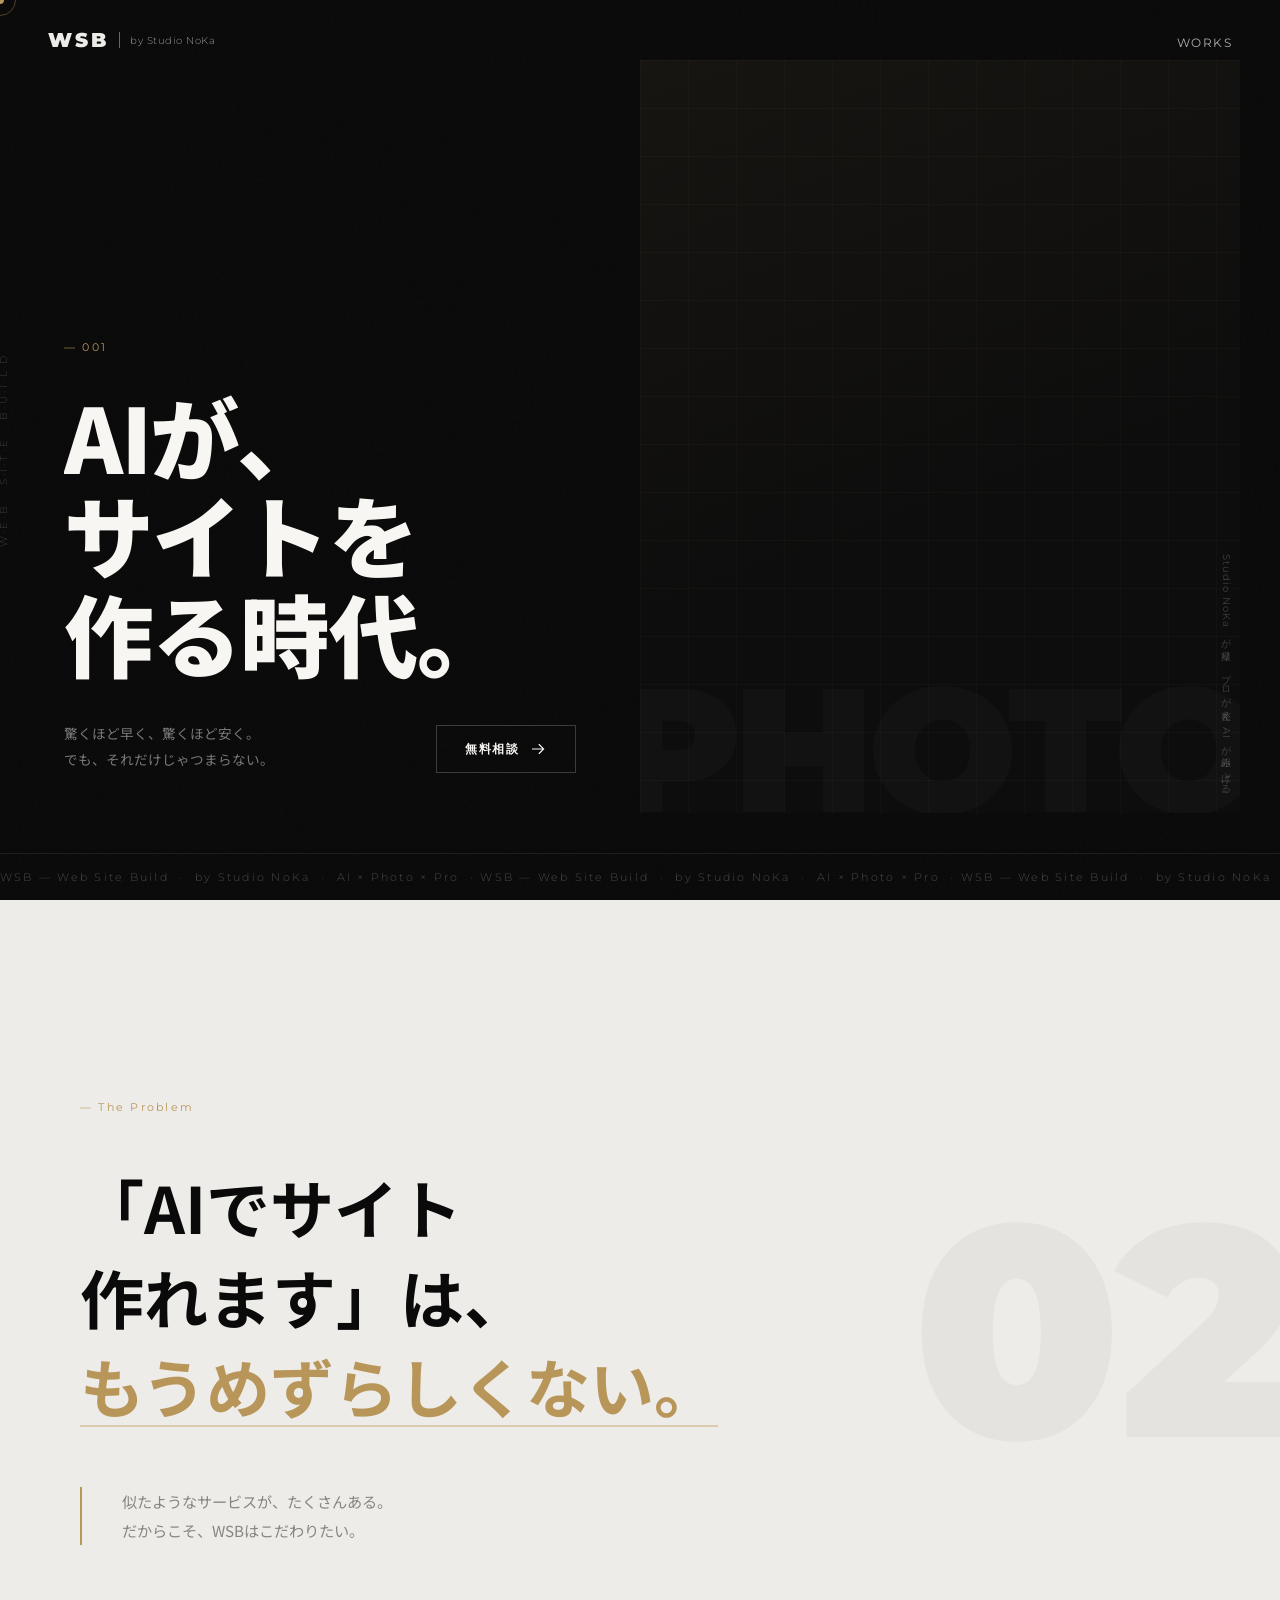
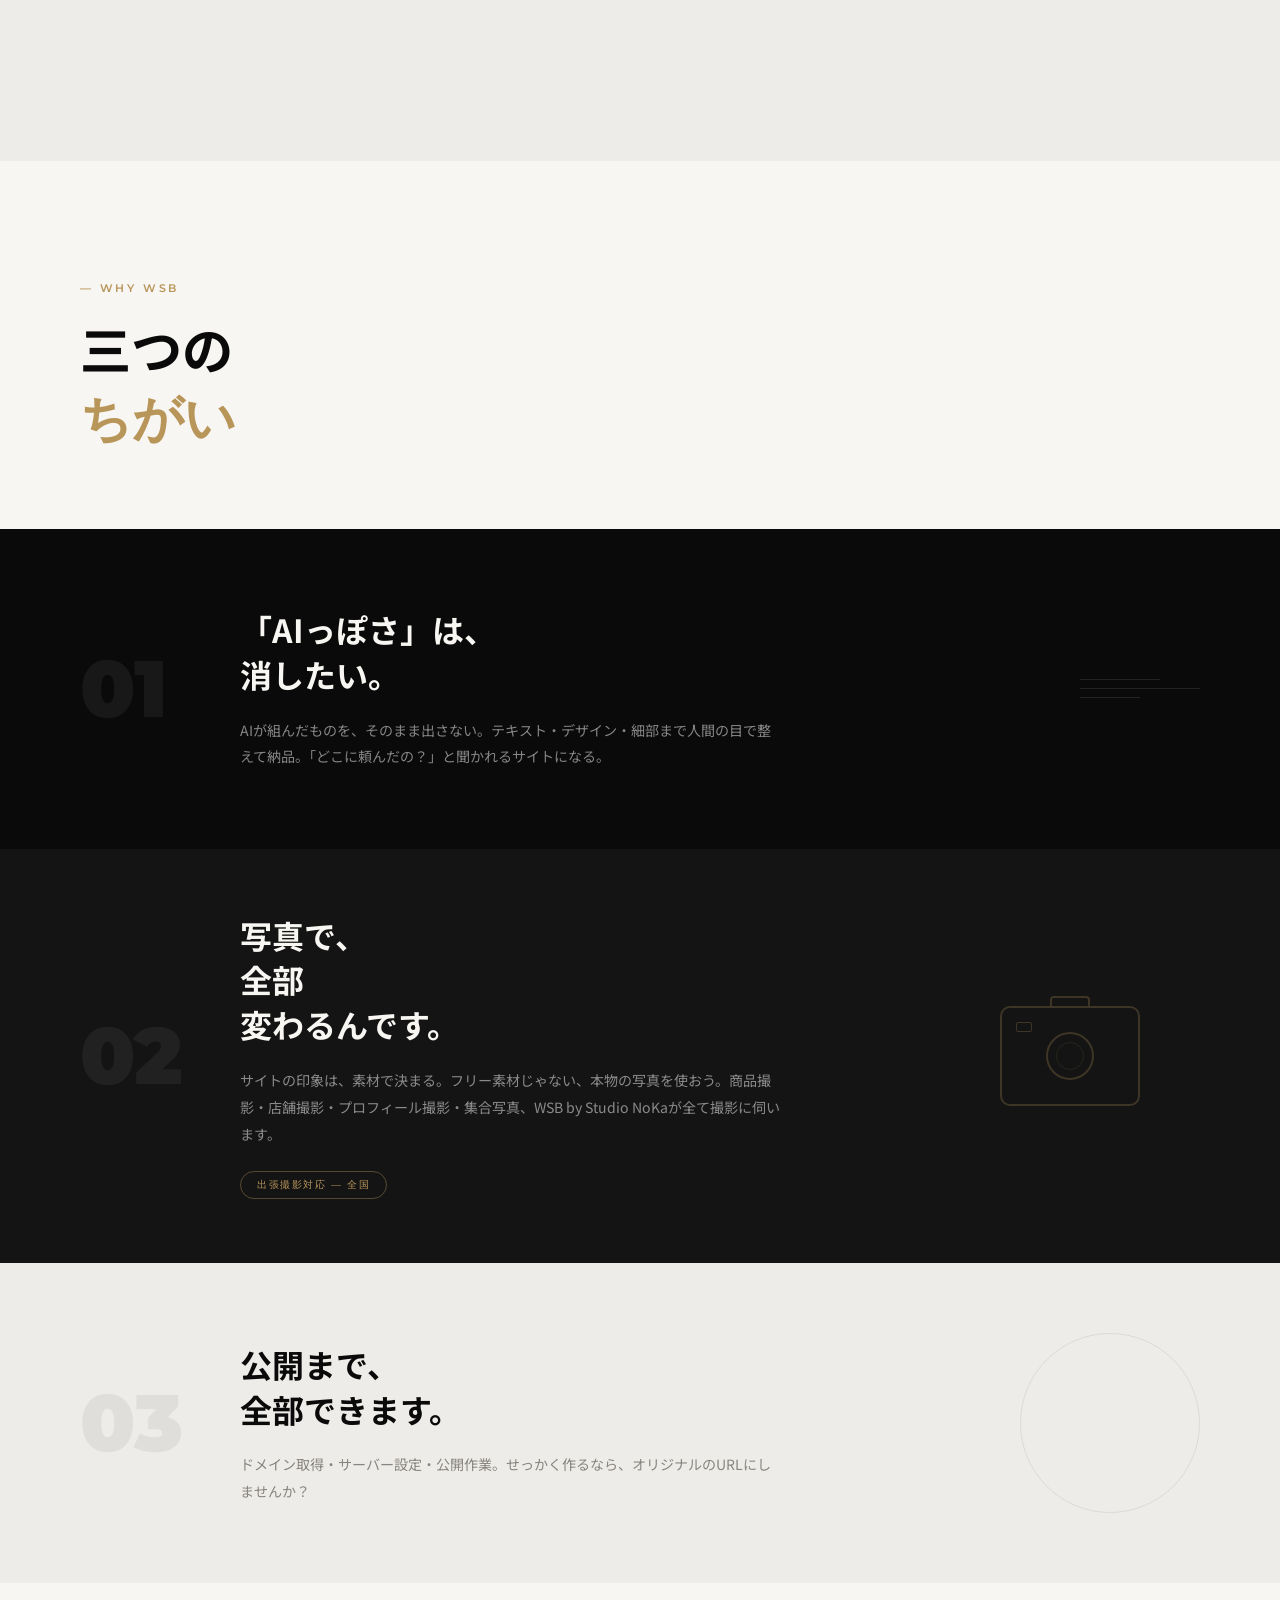
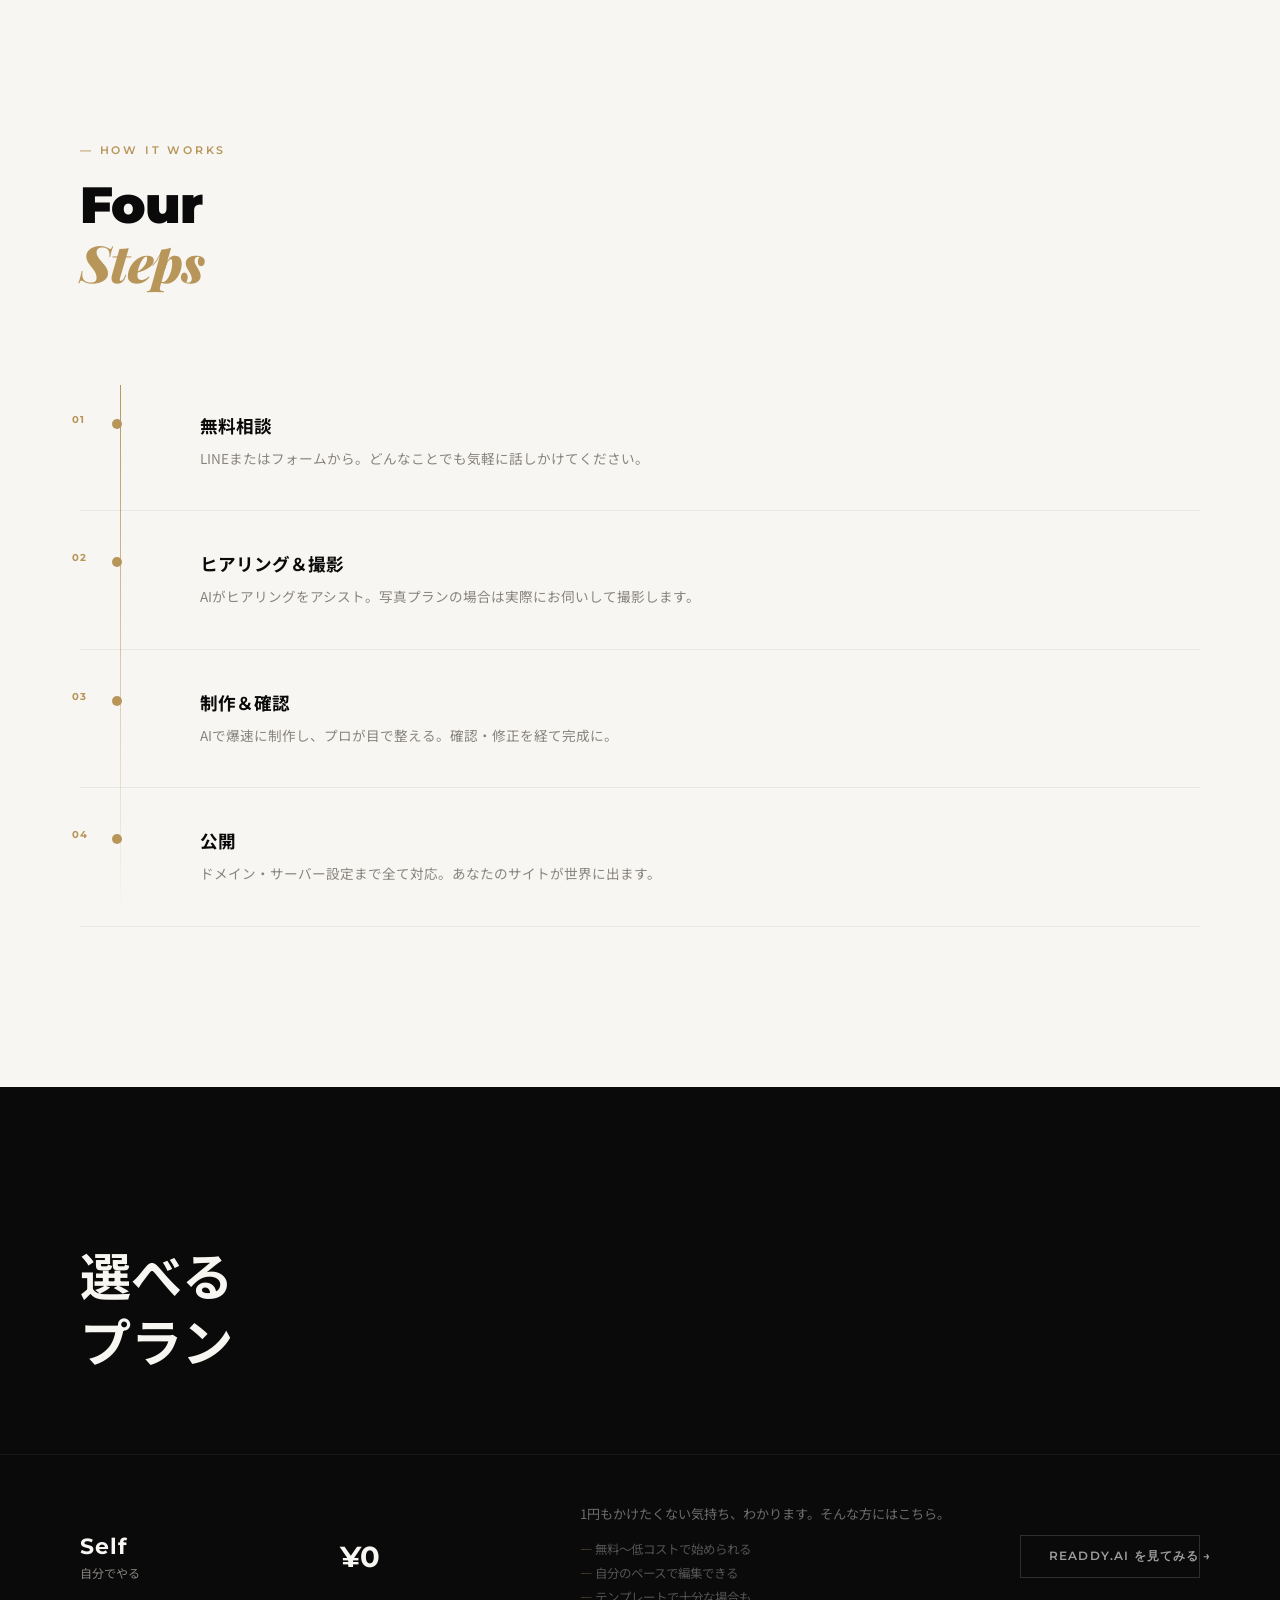
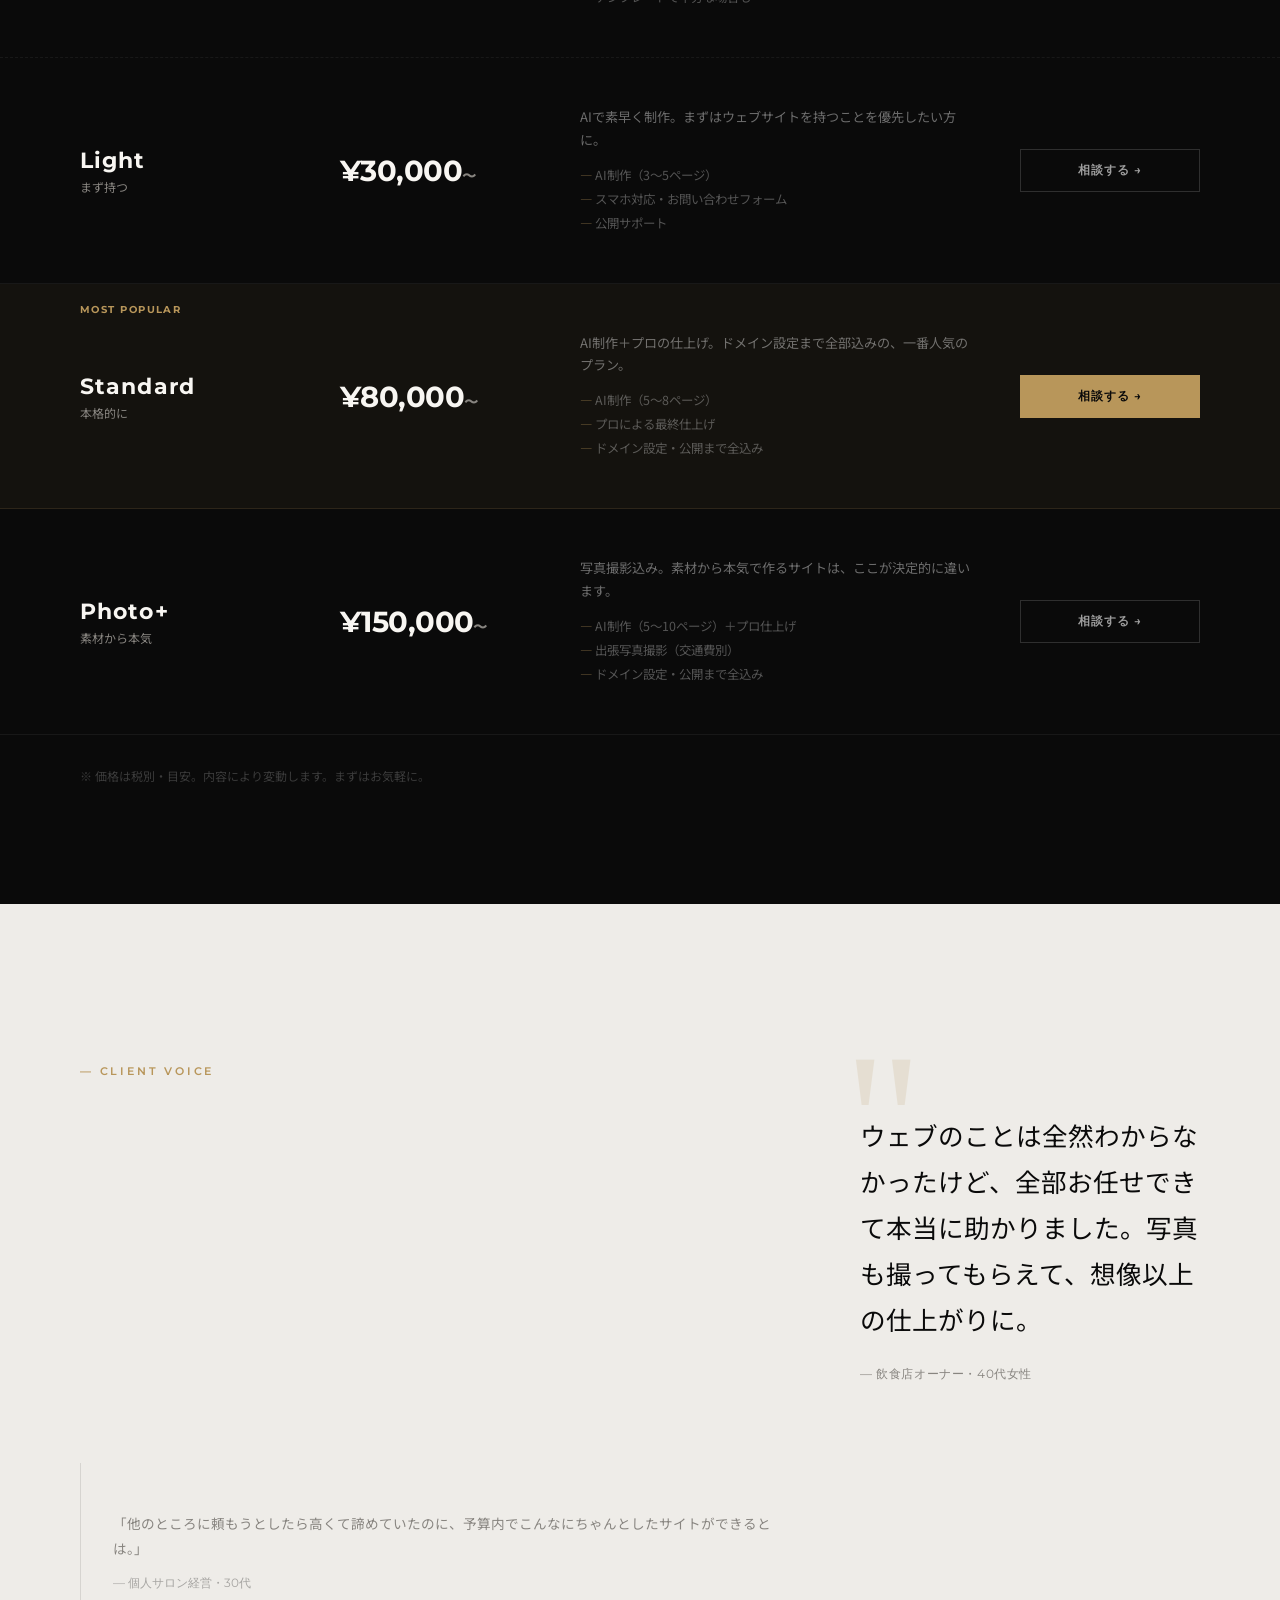
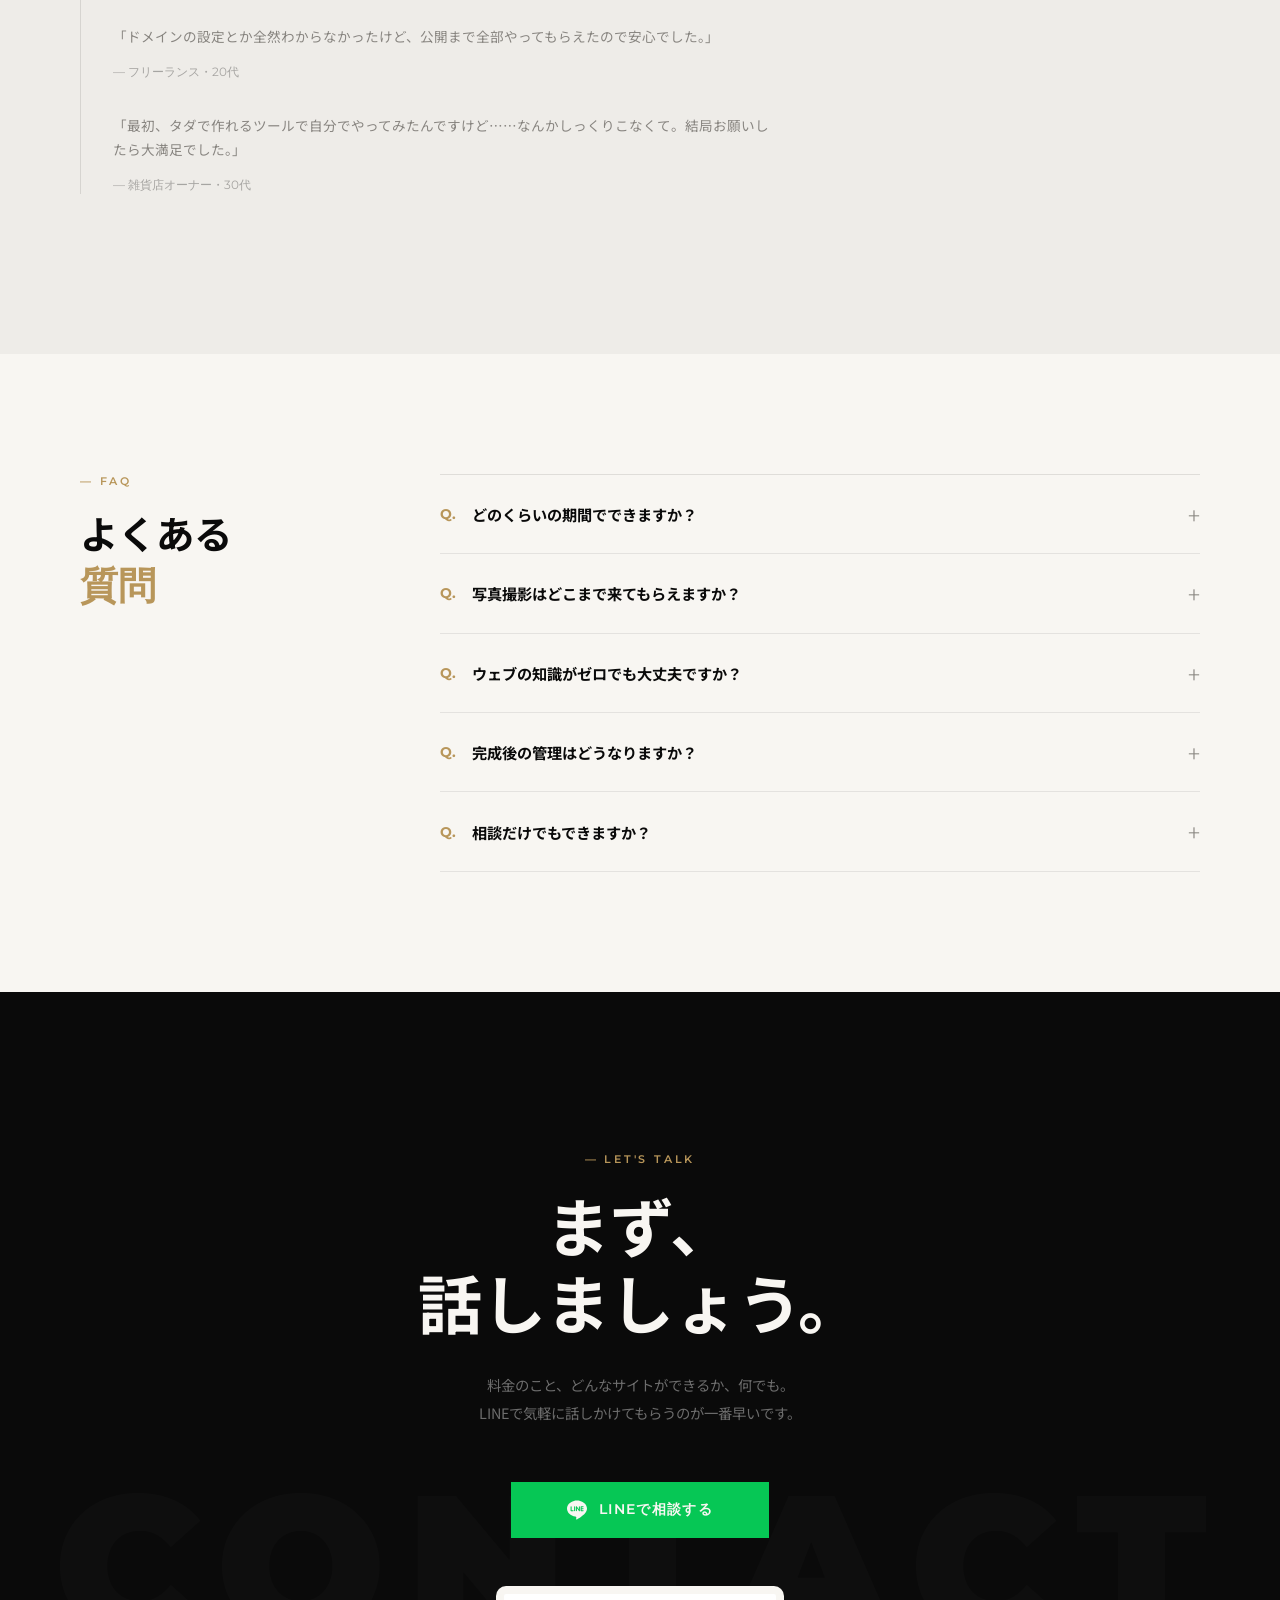
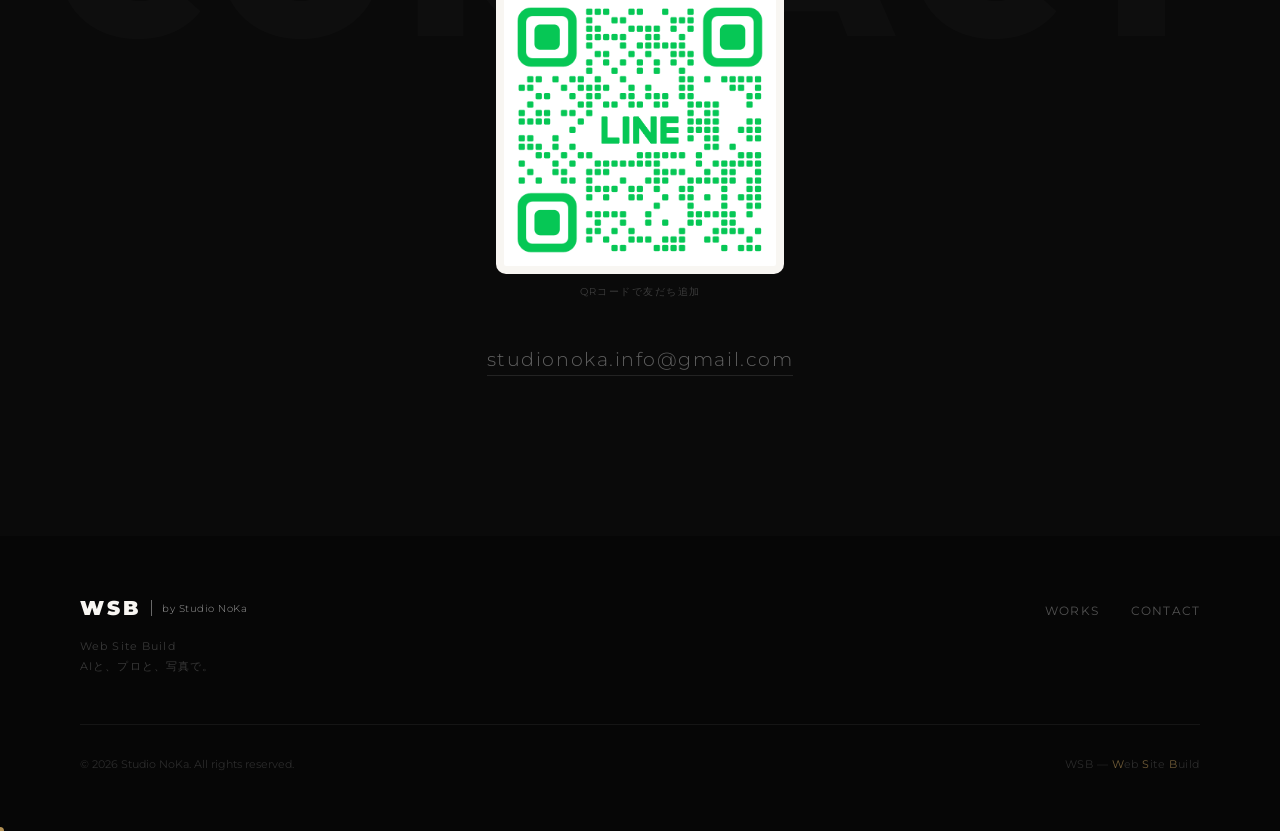
==== commit 99e783aa: "copy: hero sub「それだけじゃつまらない」に変更" ====
--- a/index.html
+++ b/index.html
@@ -60,7 +60,7 @@
           <span class="h1-line h1-line--3">作る時代。</span>
         </h1>
         <div class="hero-sub-wrap">
-          <p class="hero-sub">驚くほど早く、驚くほど安く。<br>でも、それだけじゃない。</p>
+          <p class="hero-sub">驚くほど早く、驚くほど安く。<br>でも、それだけじゃつまらない。</p>
           <a href="#contact" class="hero-cta">
             <span>無料相談</span>
             <svg viewBox="0 0 32 32" width="18" height="18"><path d="M6 16h20M18 8l8 8-8 8" stroke="currentColor" stroke-width="2" fill="none" stroke-linecap="round"/></svg>
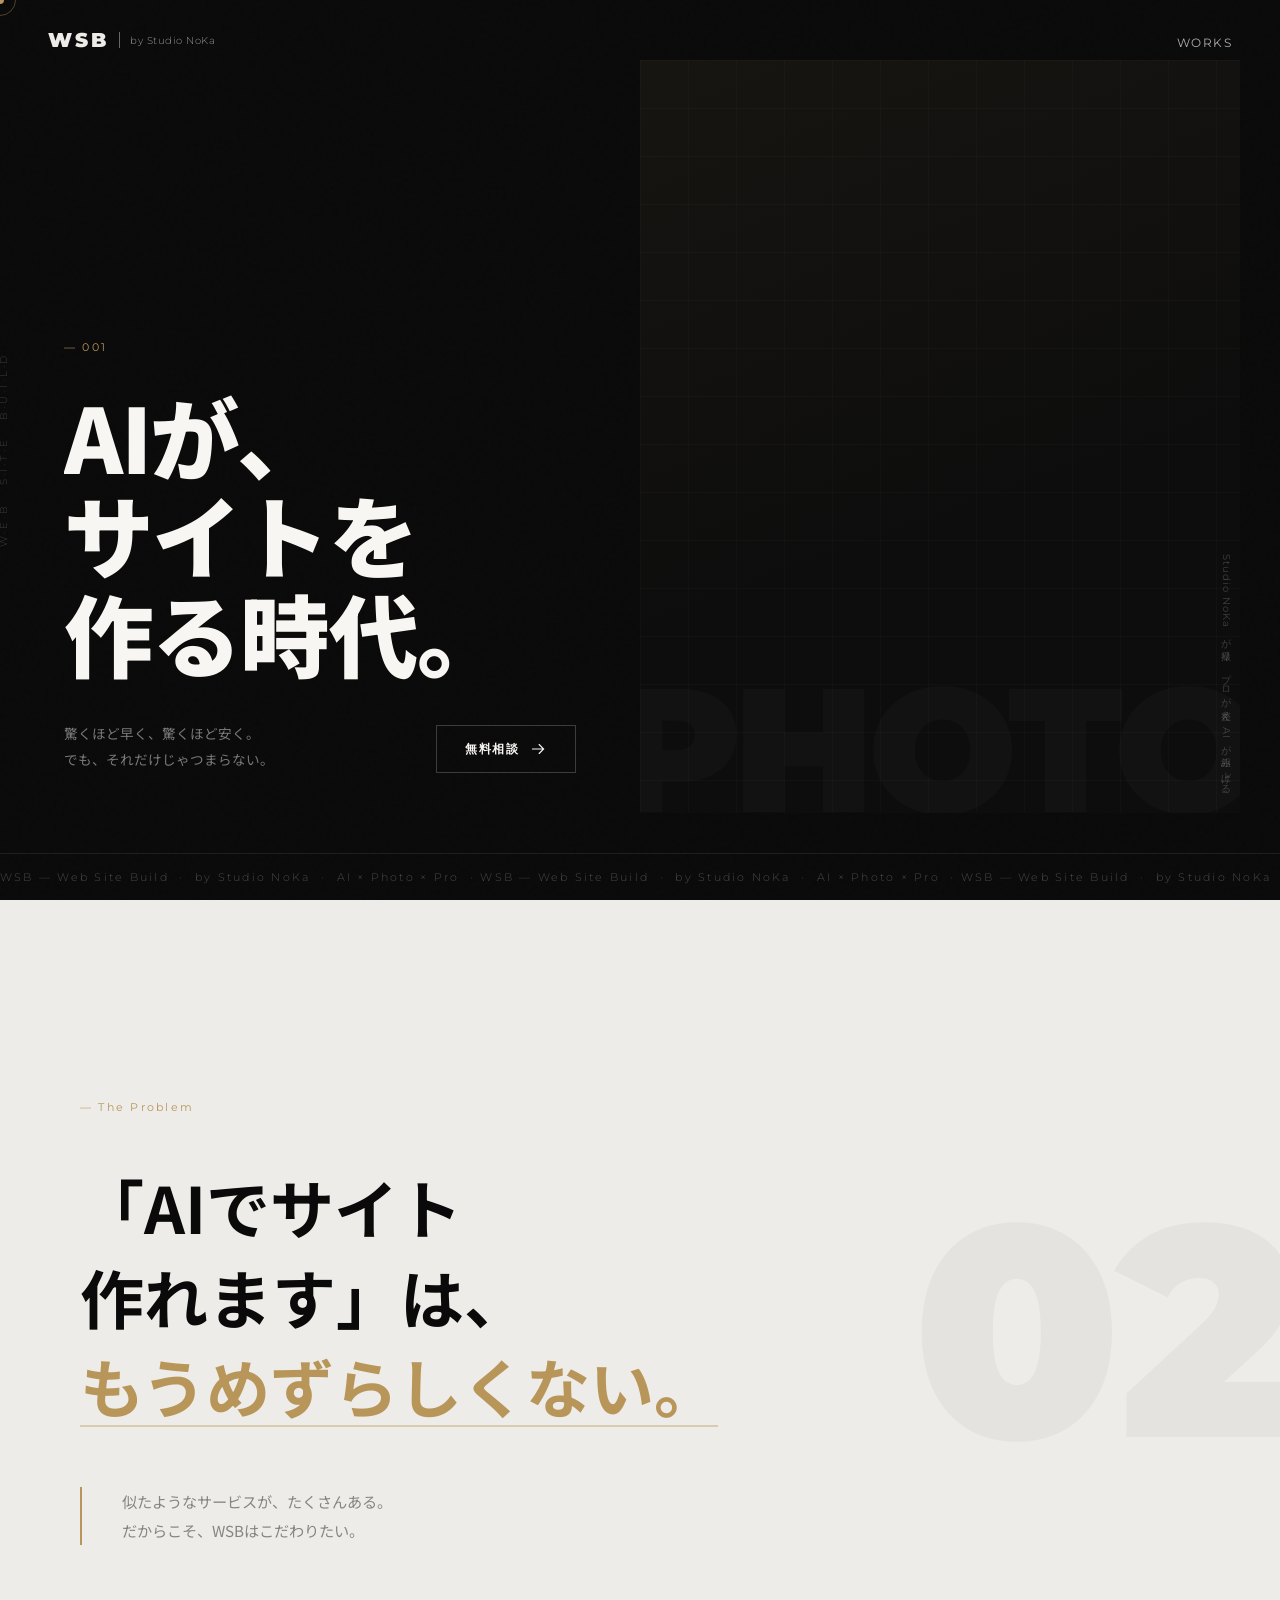
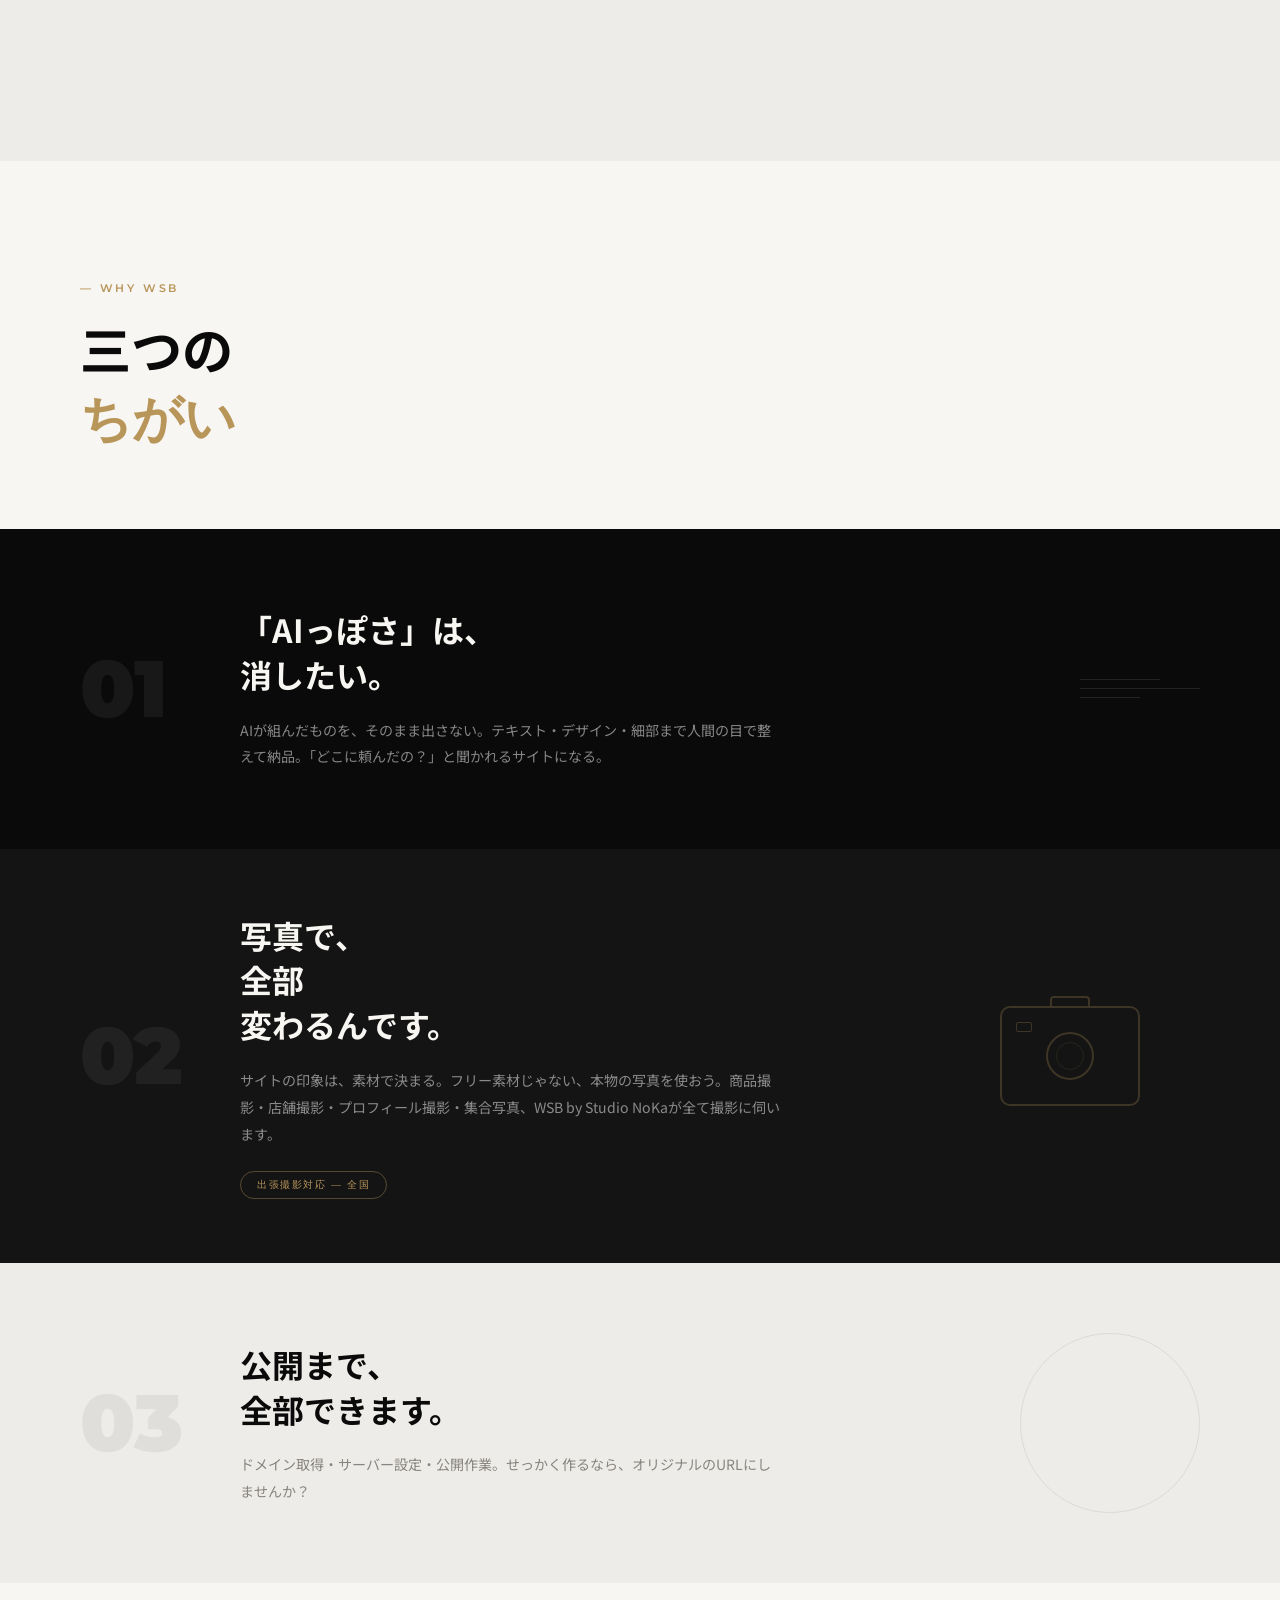
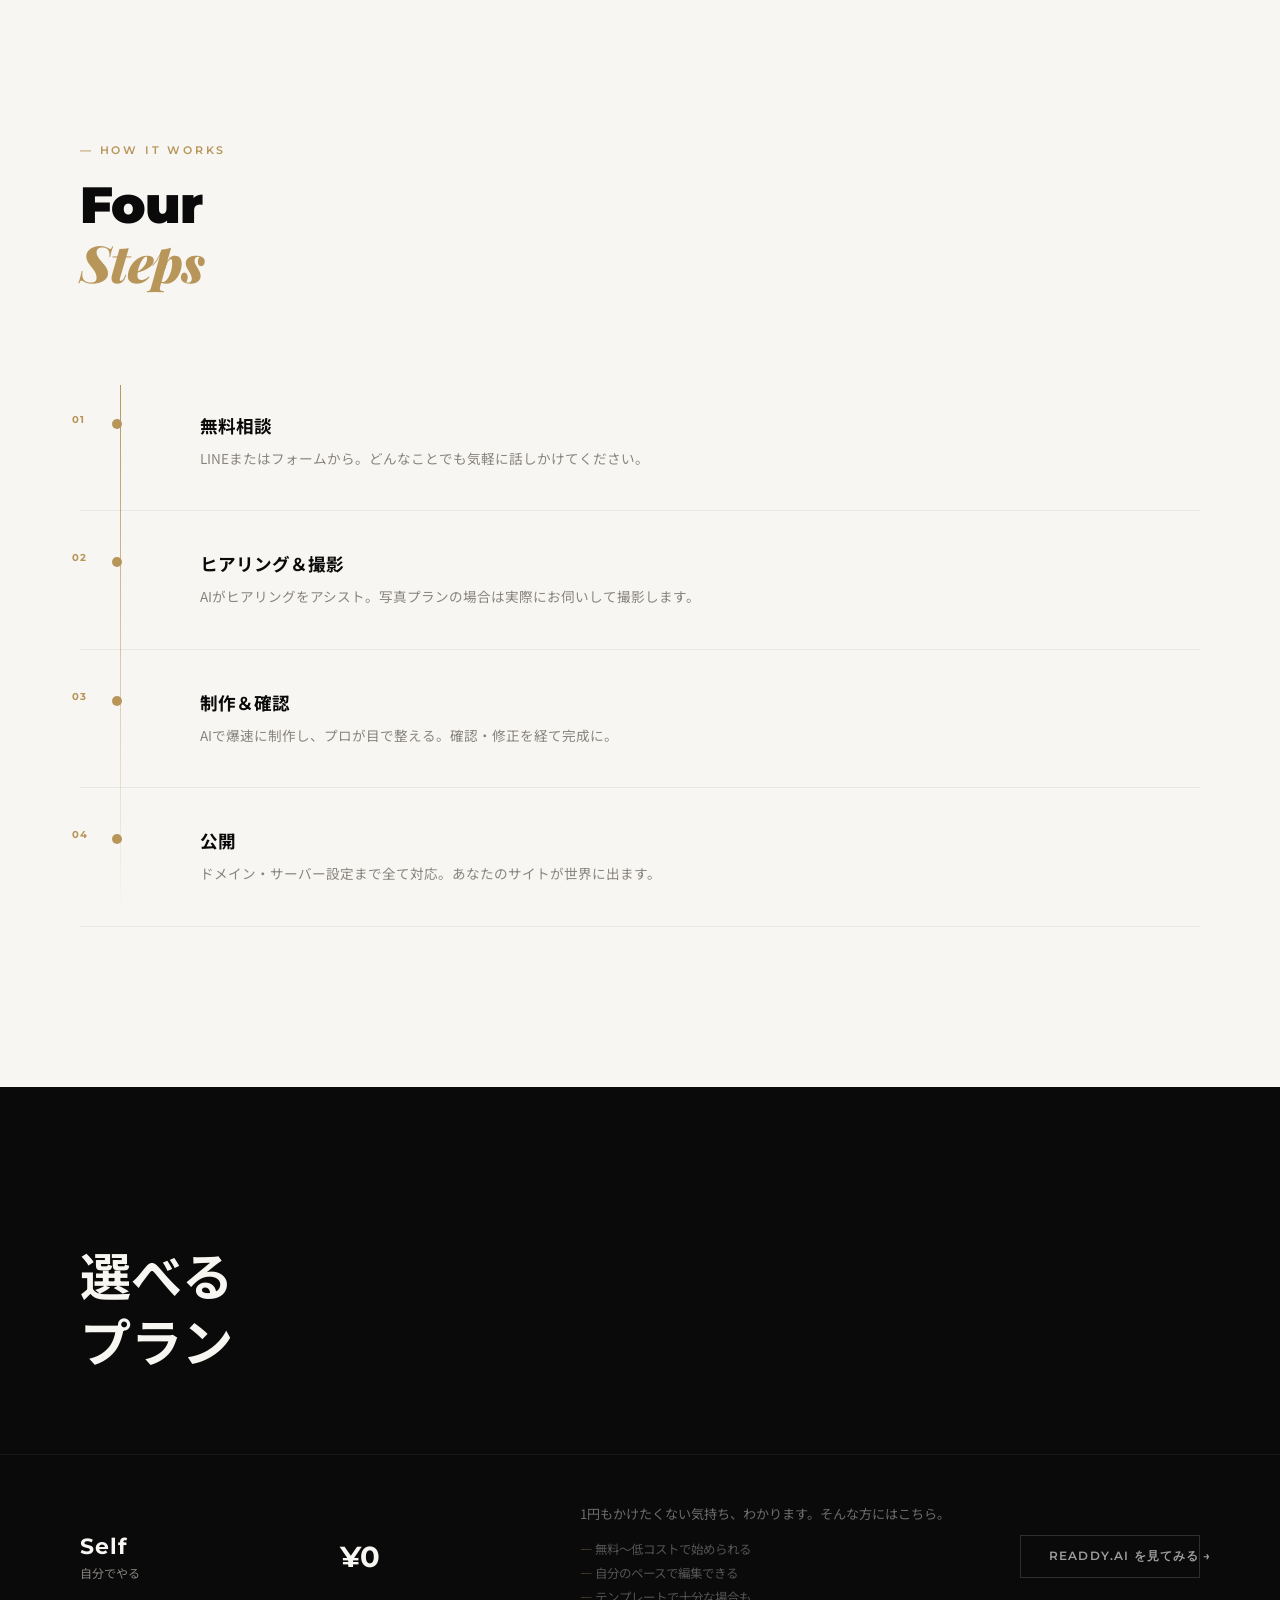
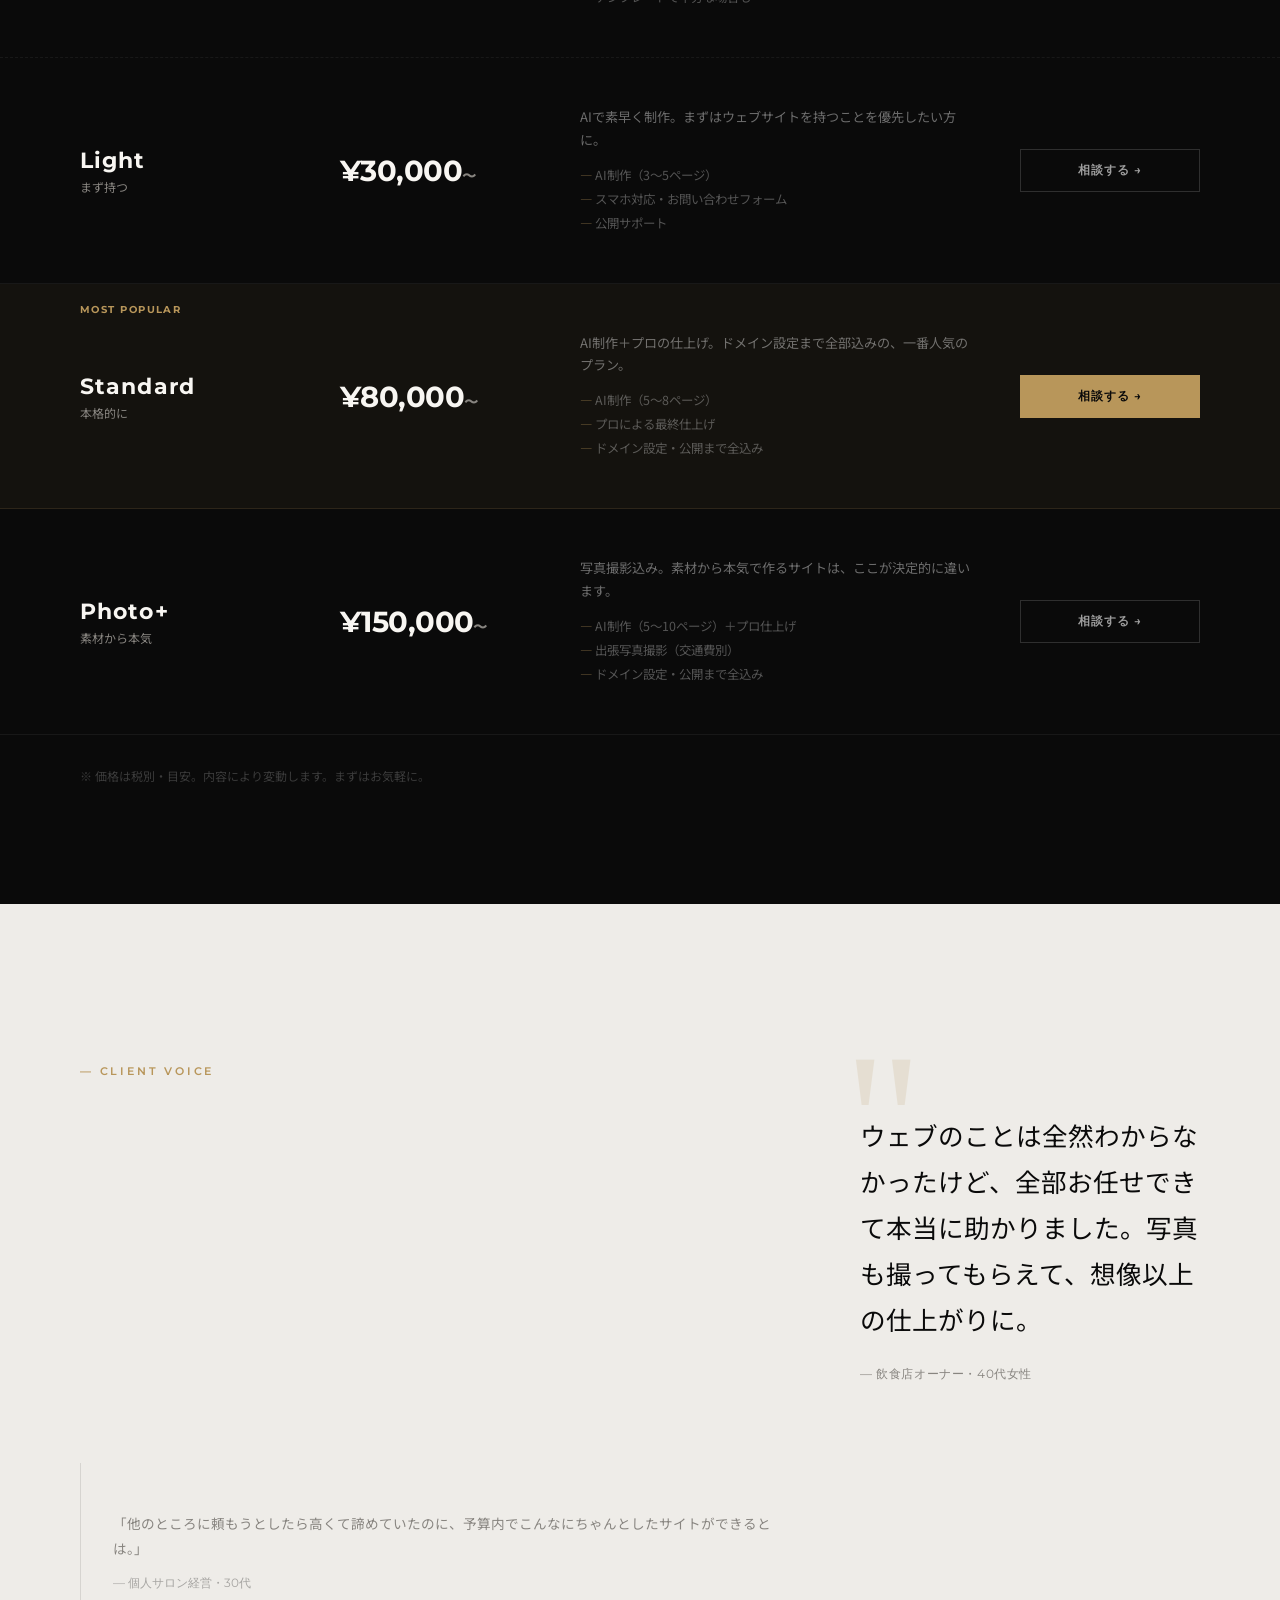
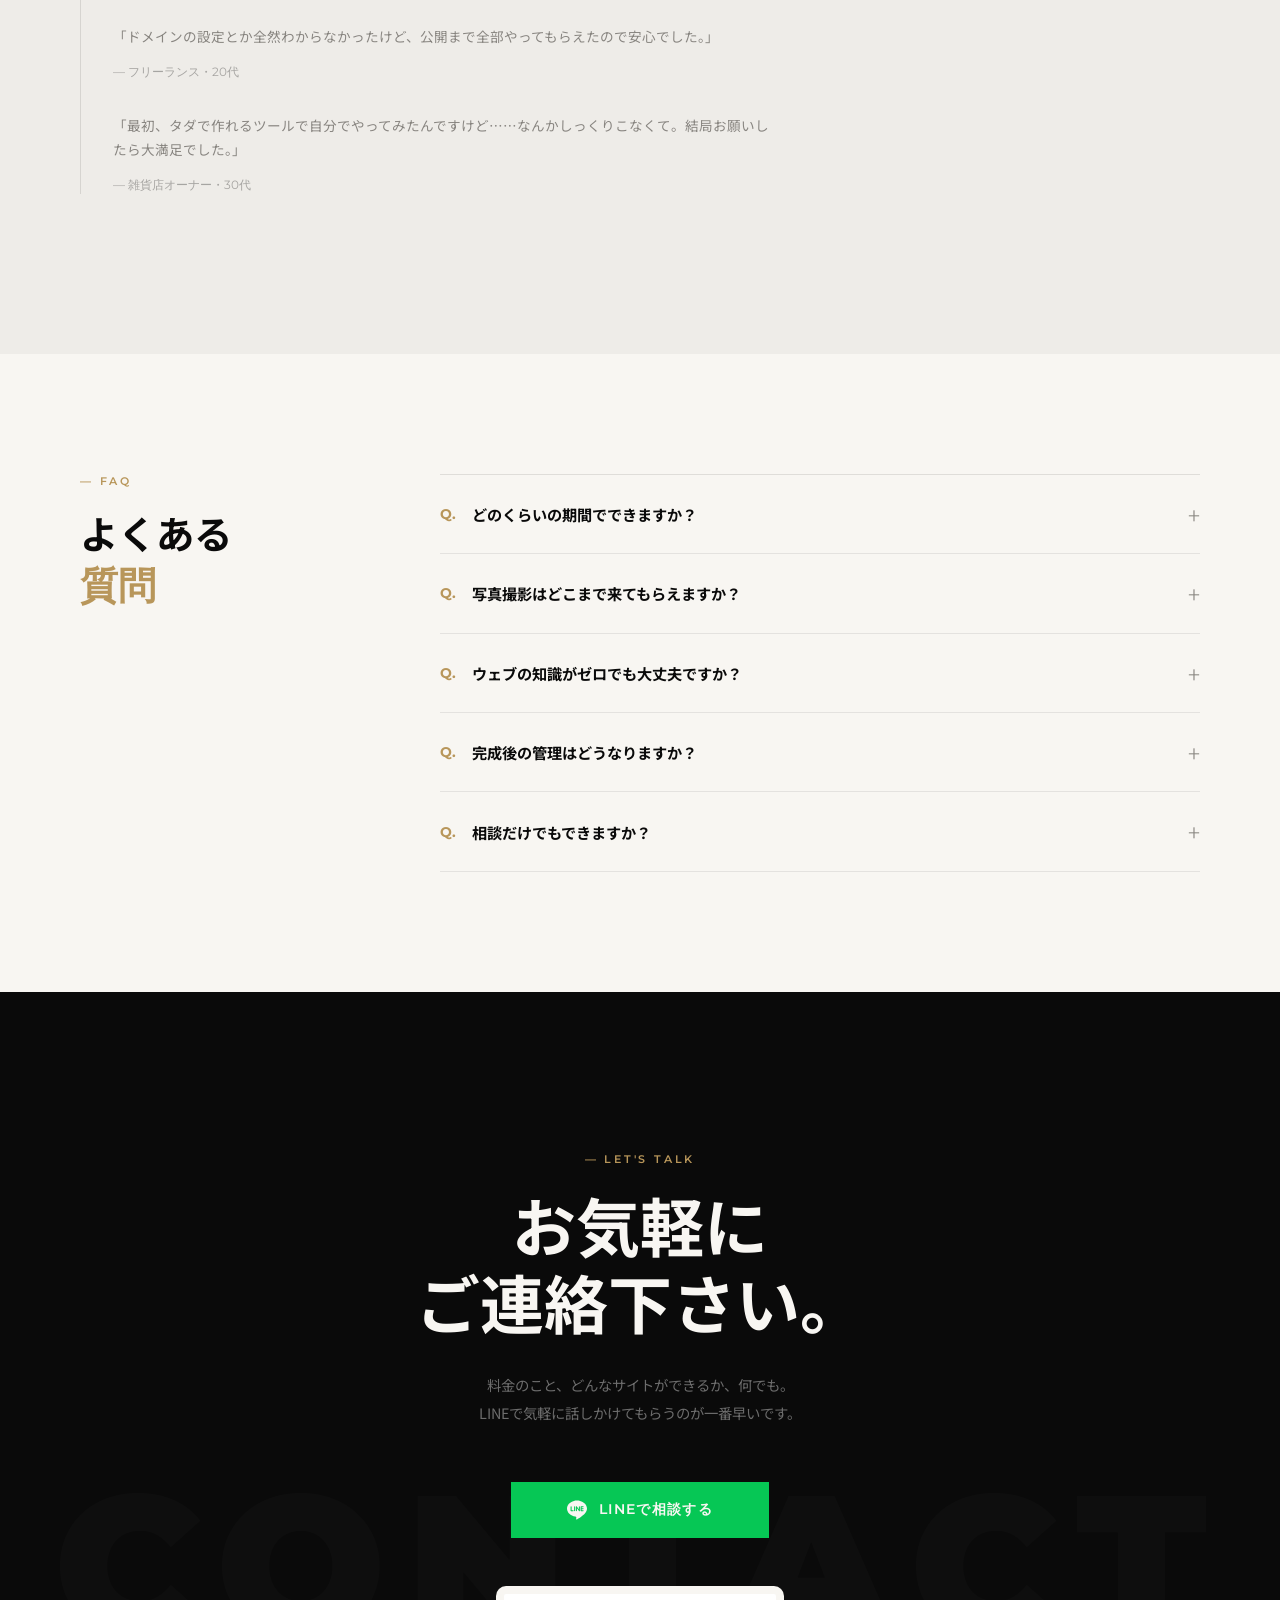
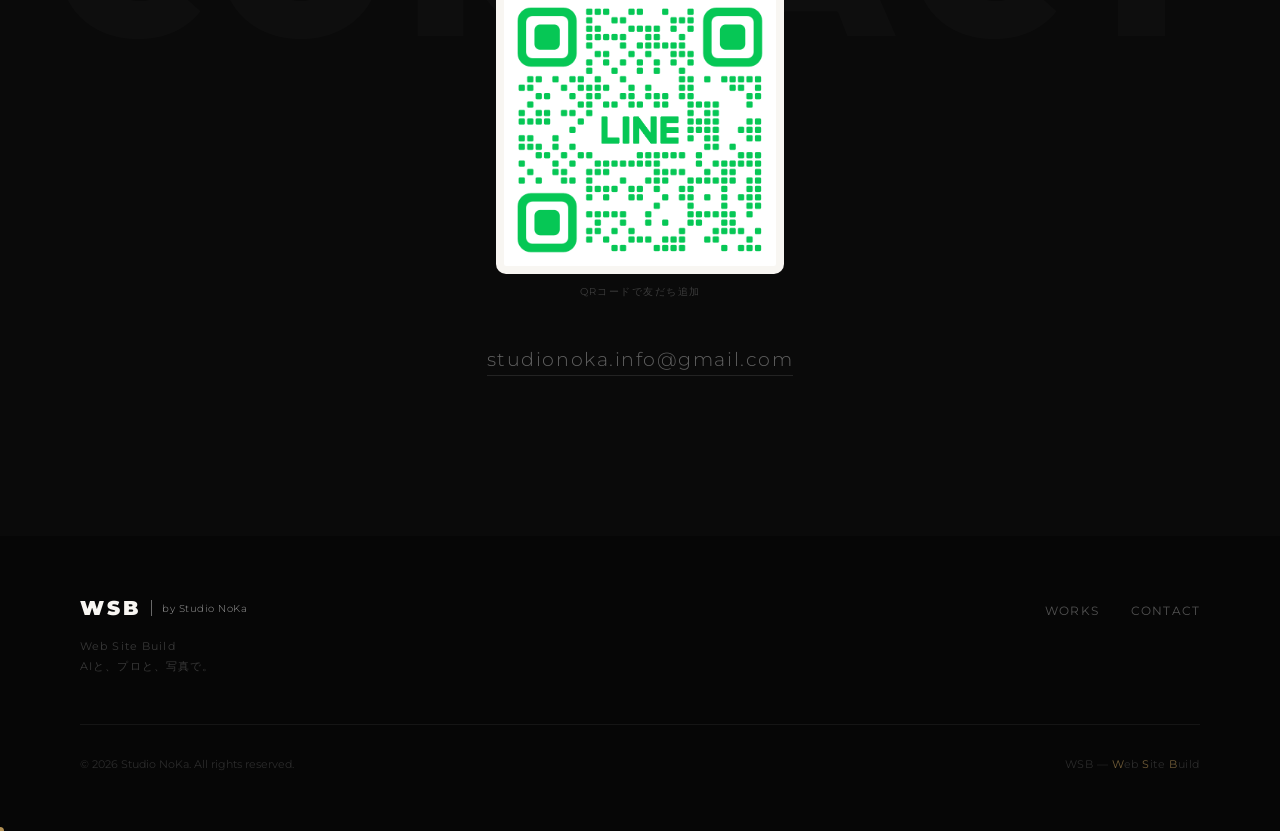
==== commit 31b2e754: "copy: contact h2「お気軽にご連絡下さい。」に変更" ====
--- a/index.html
+++ b/index.html
@@ -367,7 +367,7 @@
     <div class="contact-bg-text">CONTACT</div>
     <div class="contact-inner">
       <p class="section-eyebrow">— Let's Talk</p>
-      <h2>まず、<br>話しましょう。</h2>
+      <h2>お気軽に<br>ご連絡下さい。</h2>
       <p class="contact-body">料金のこと、どんなサイトができるか、何でも。<br>LINEで気軽に話しかけてもらうのが一番早いです。</p>
       <div class="contact-actions">
         <a href="https://lin.ee/njjm1MrW" class="contact-btn-line" target="_blank" rel="noopener">
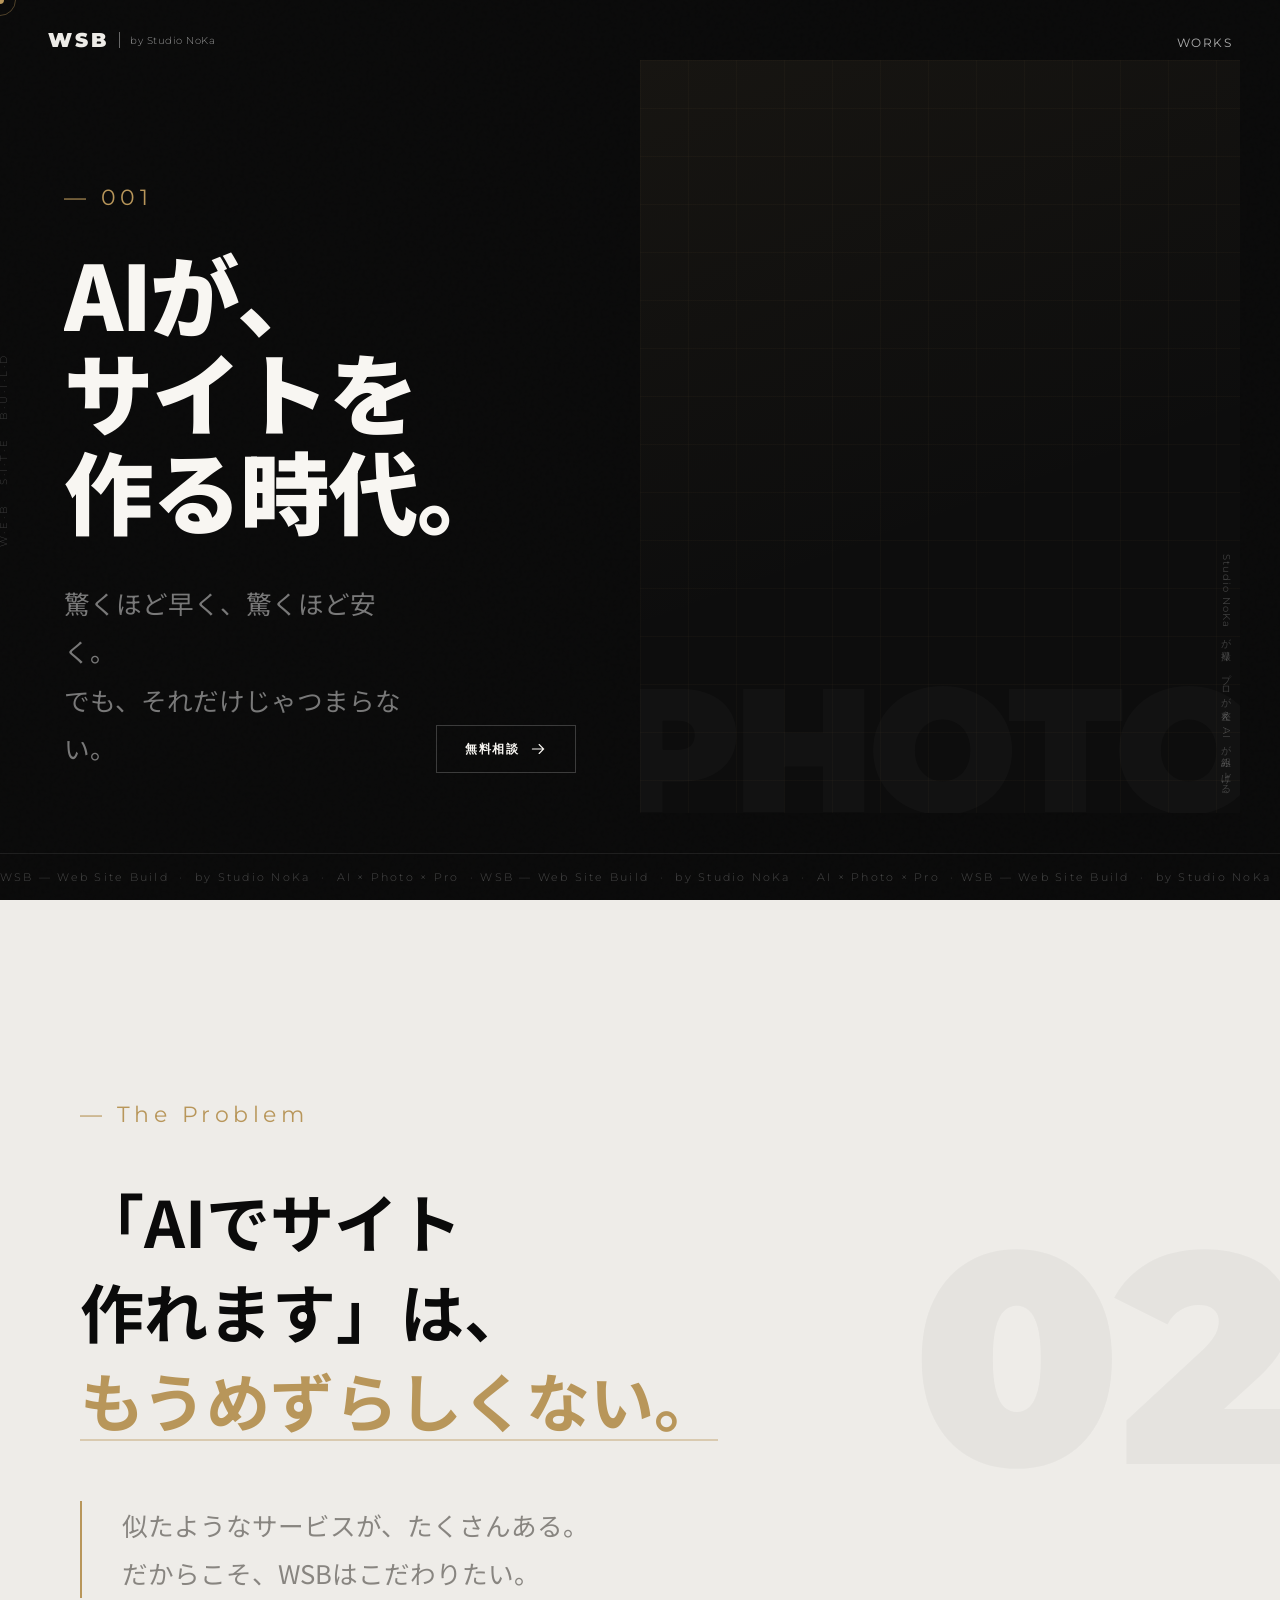
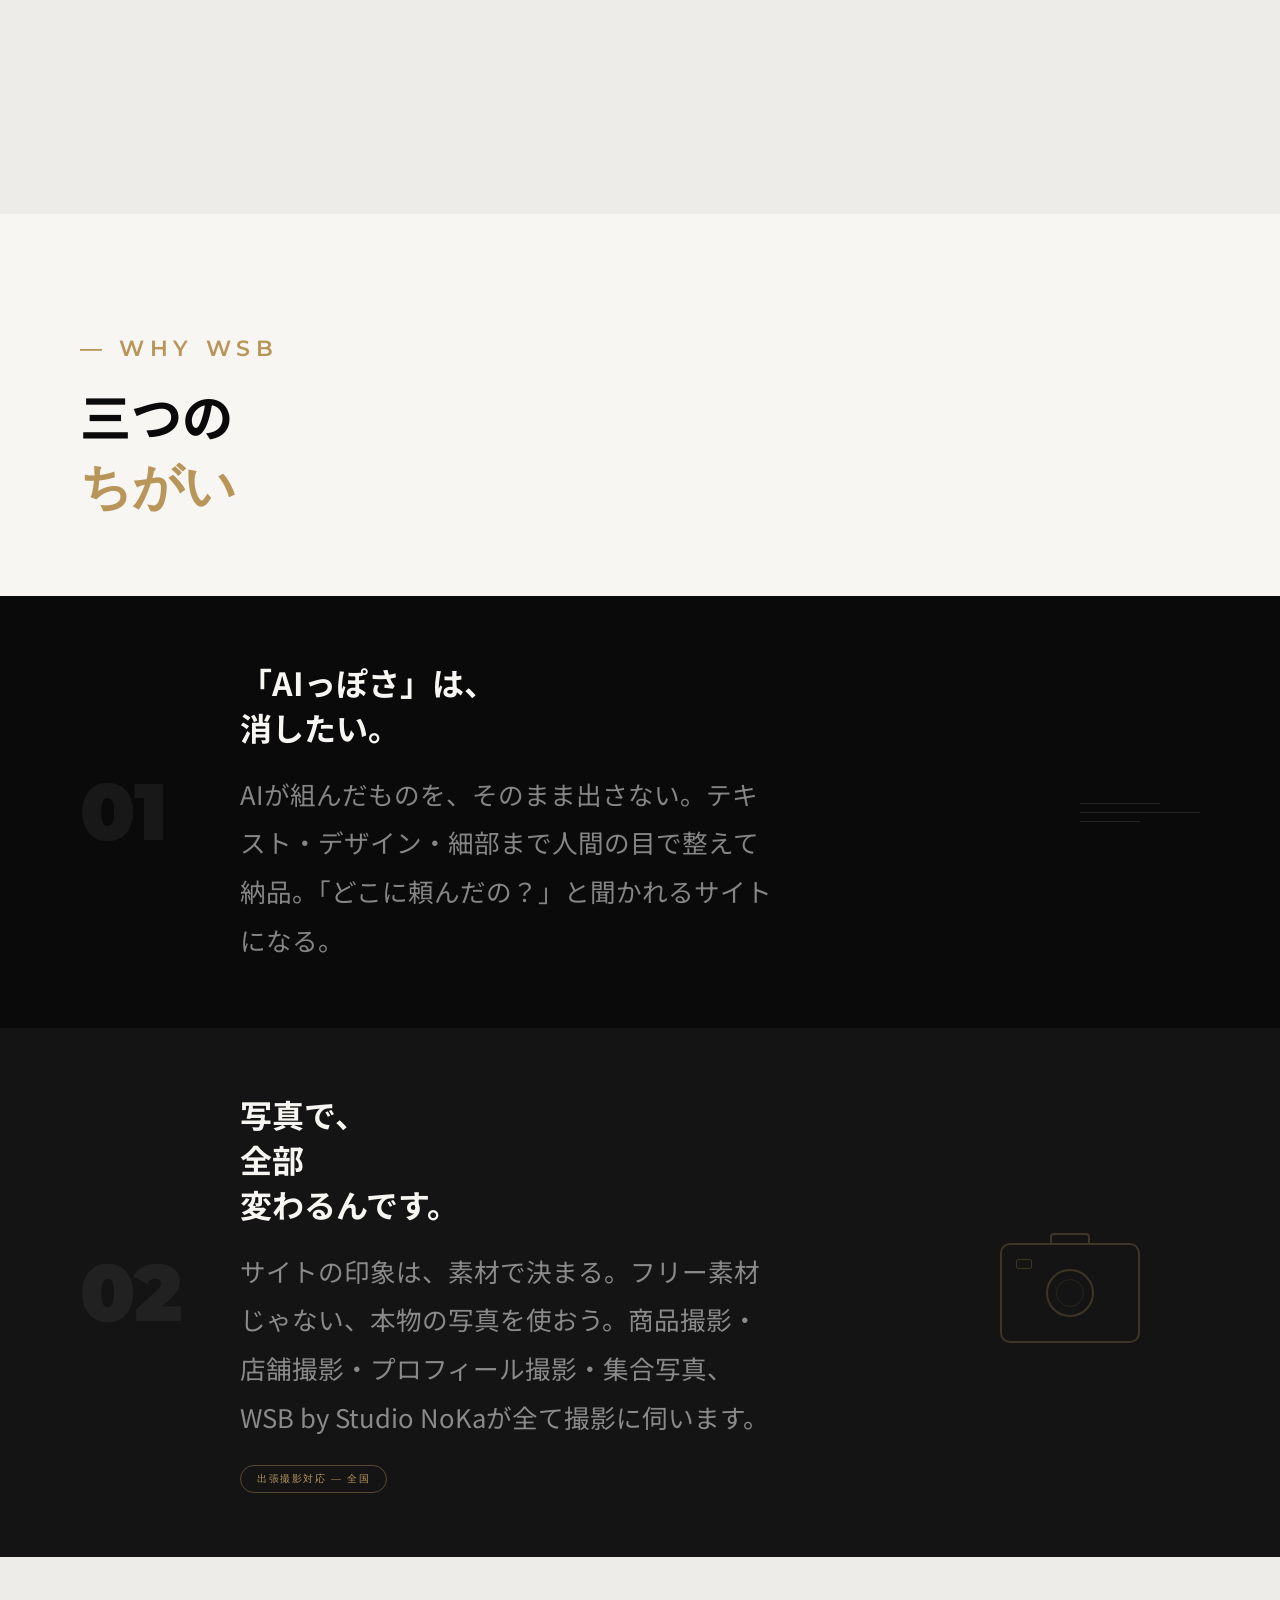
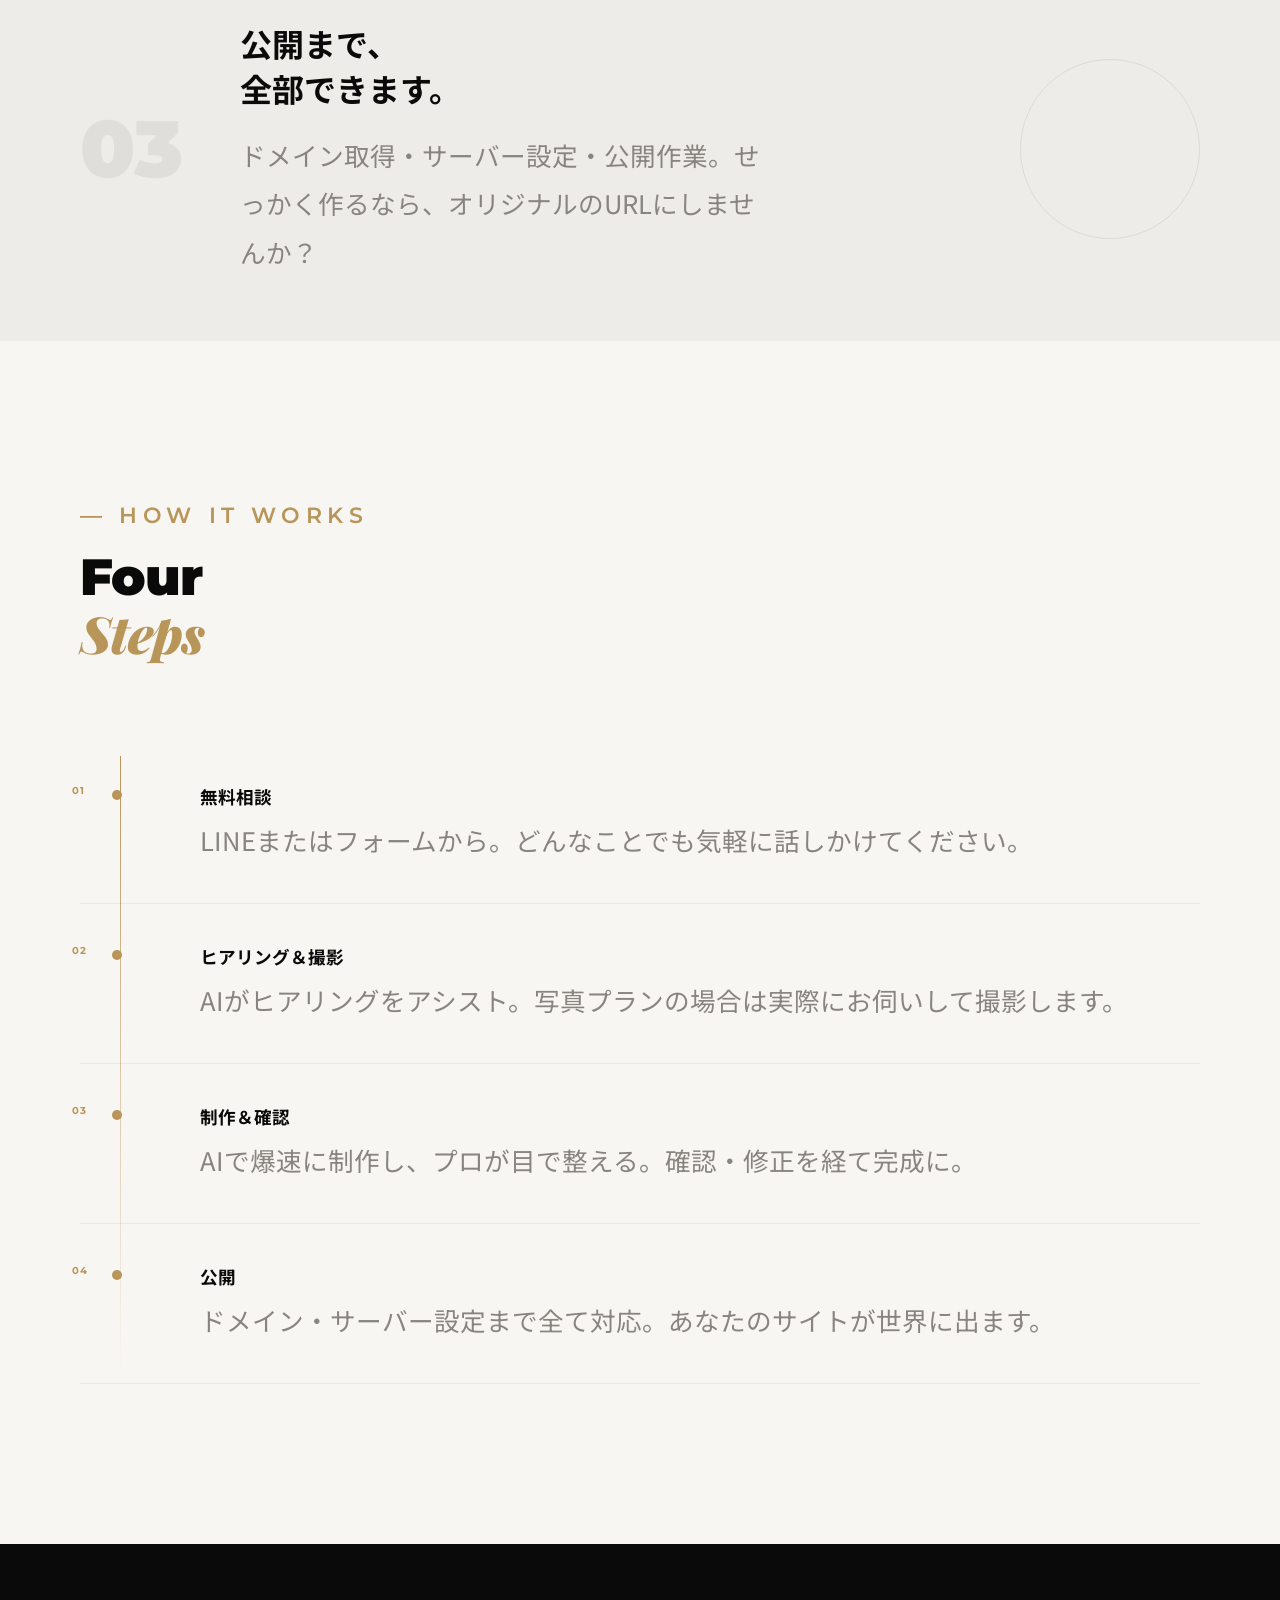
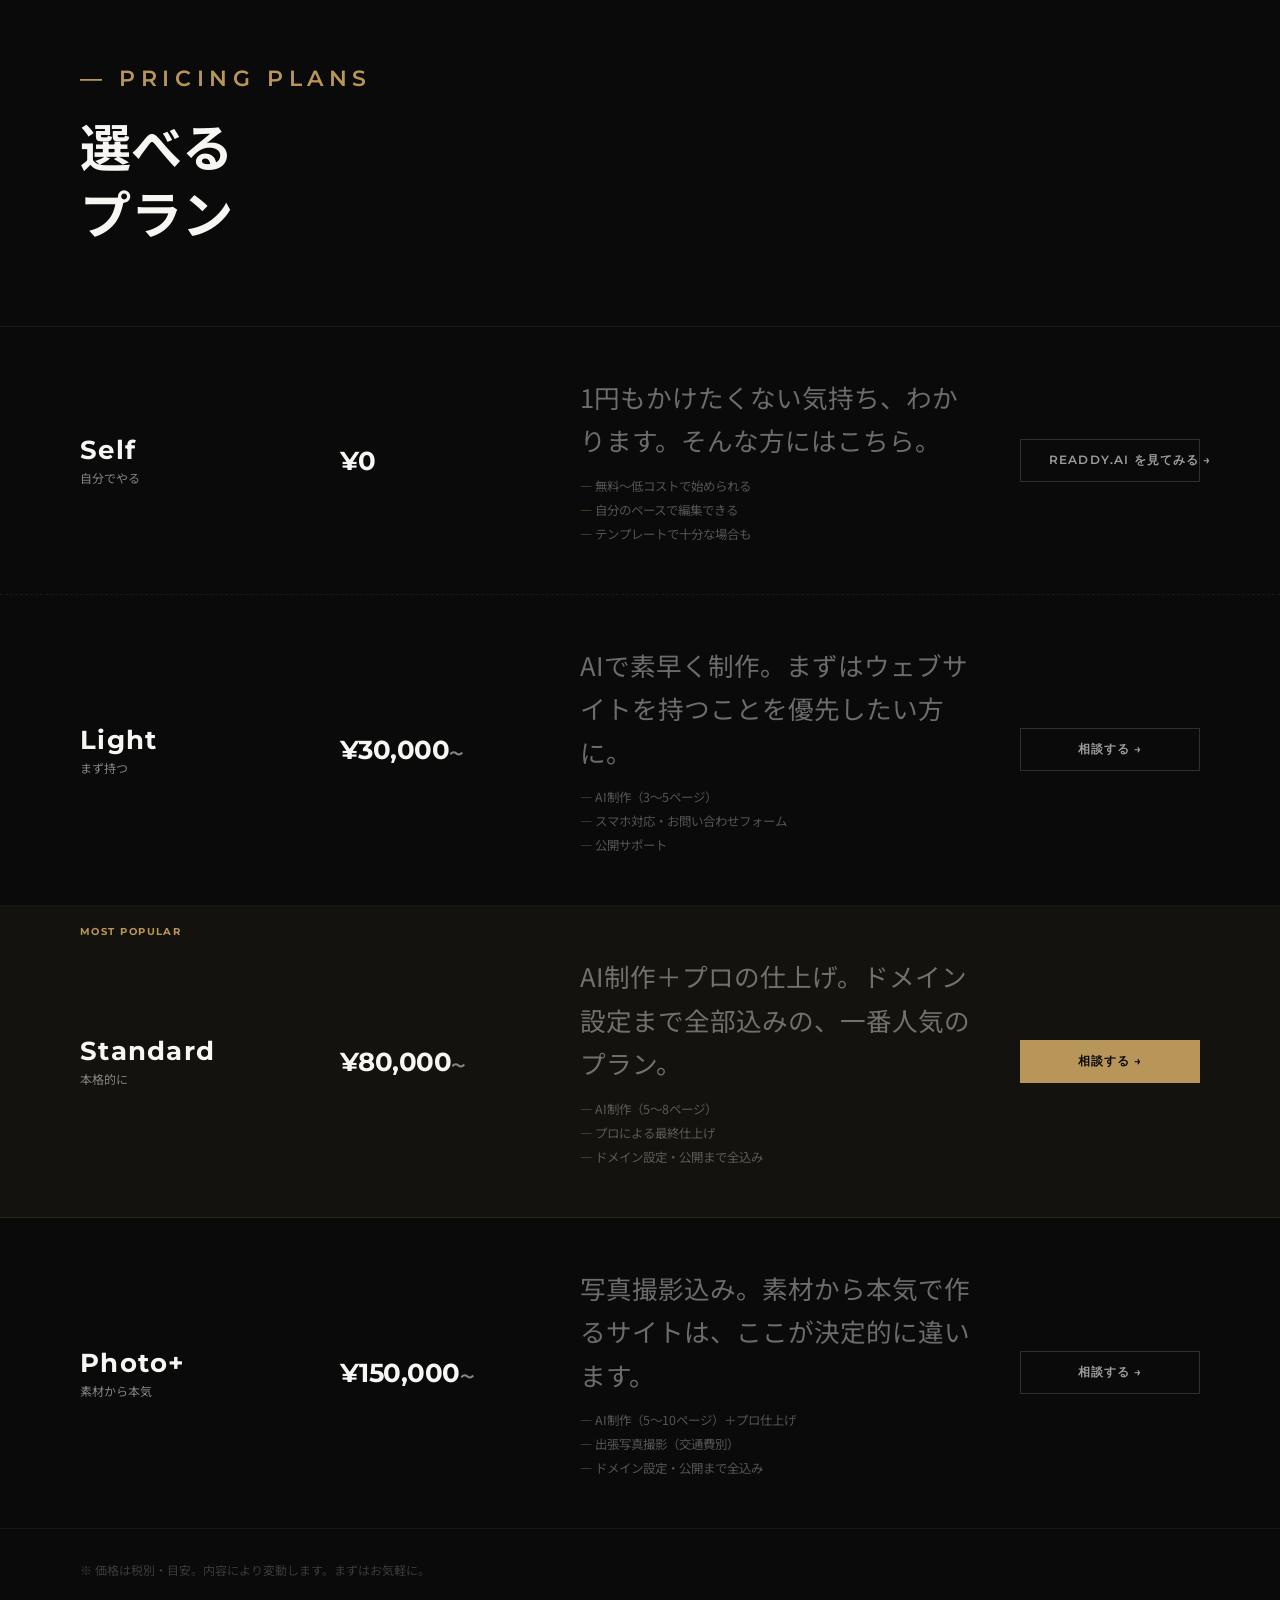
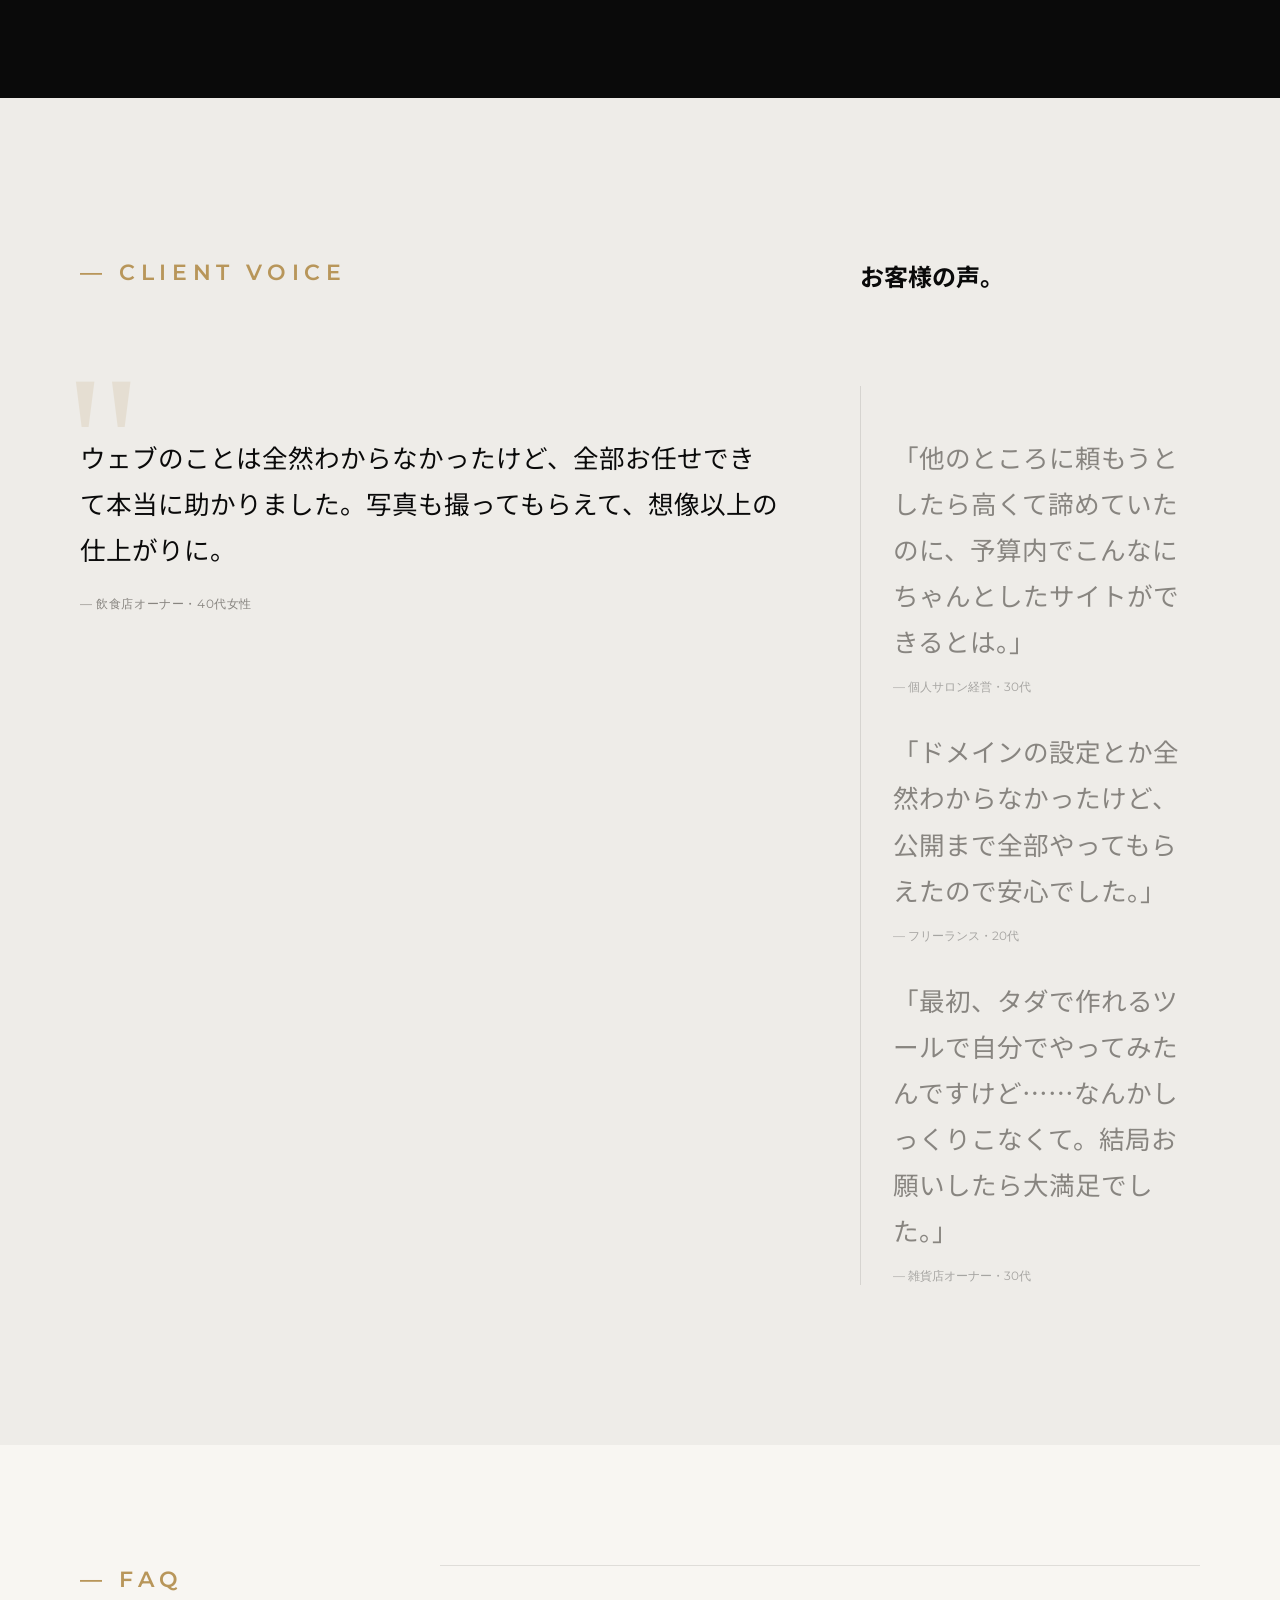
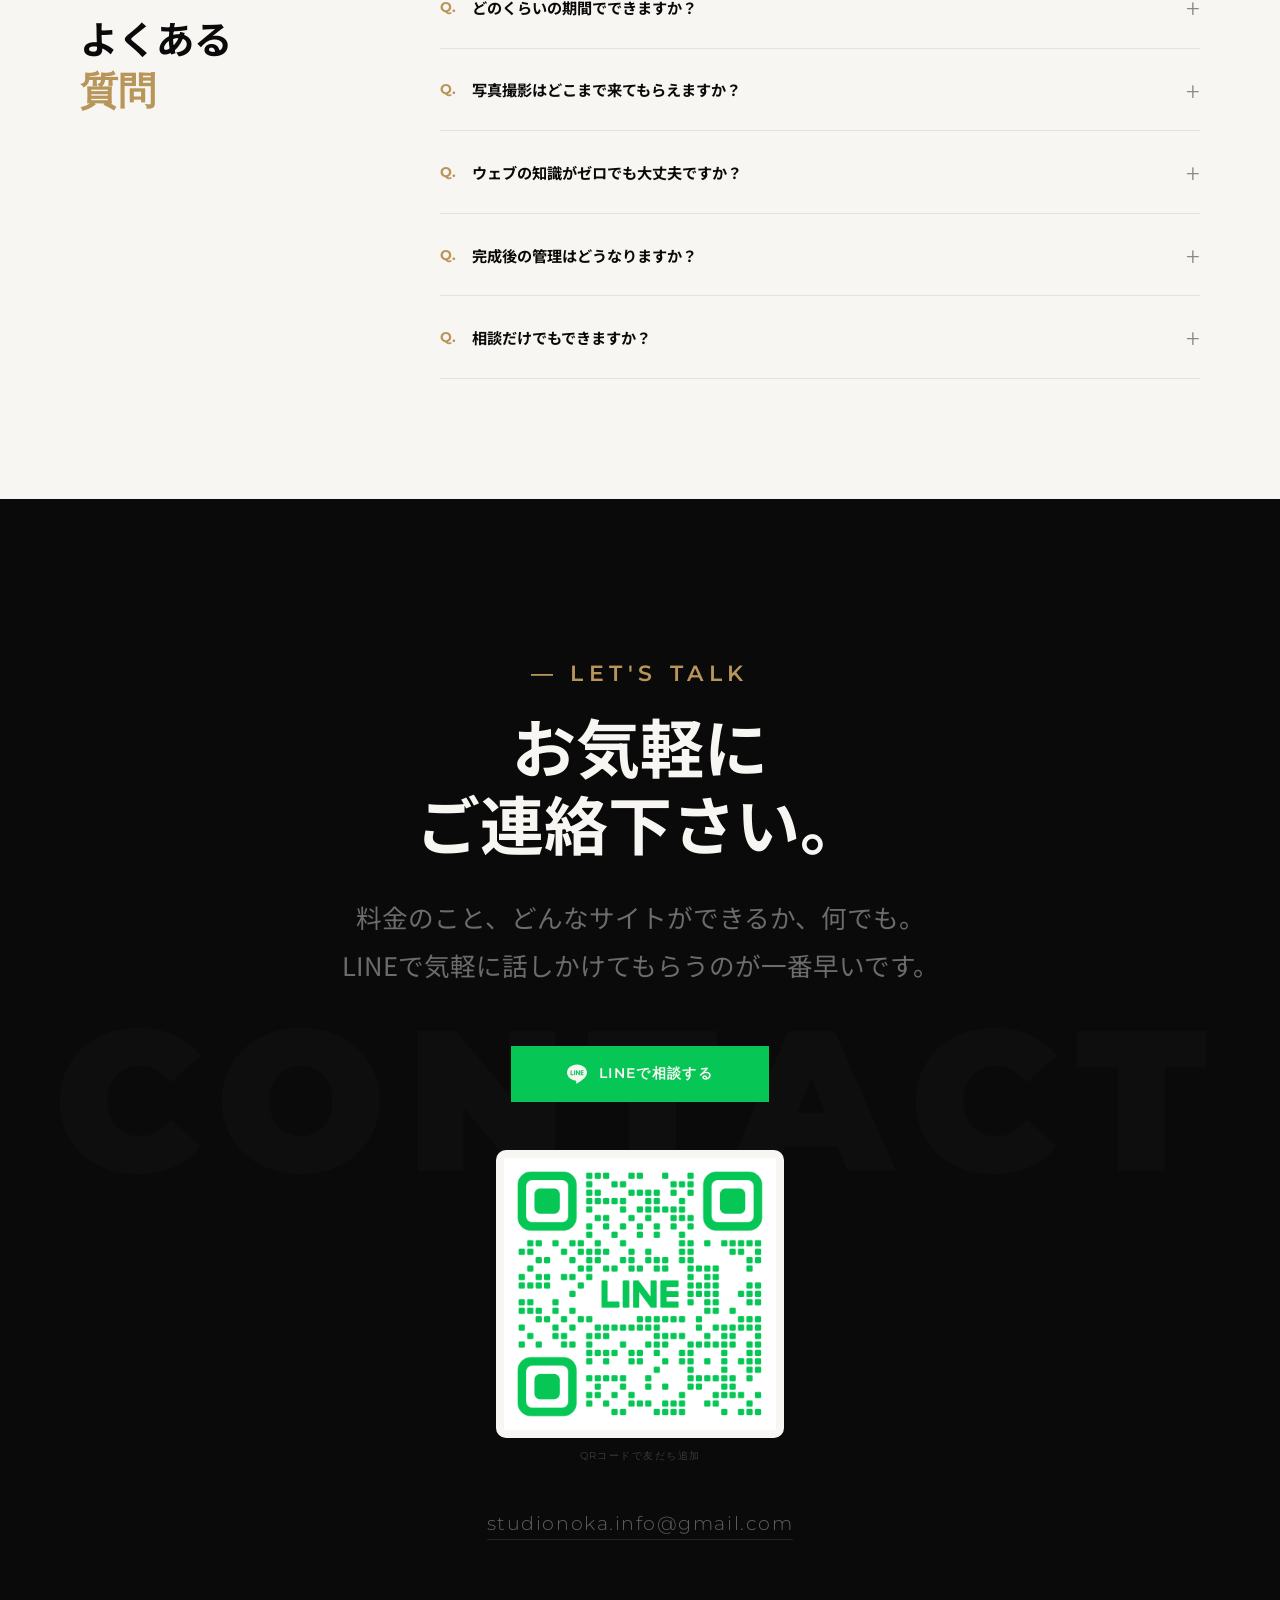
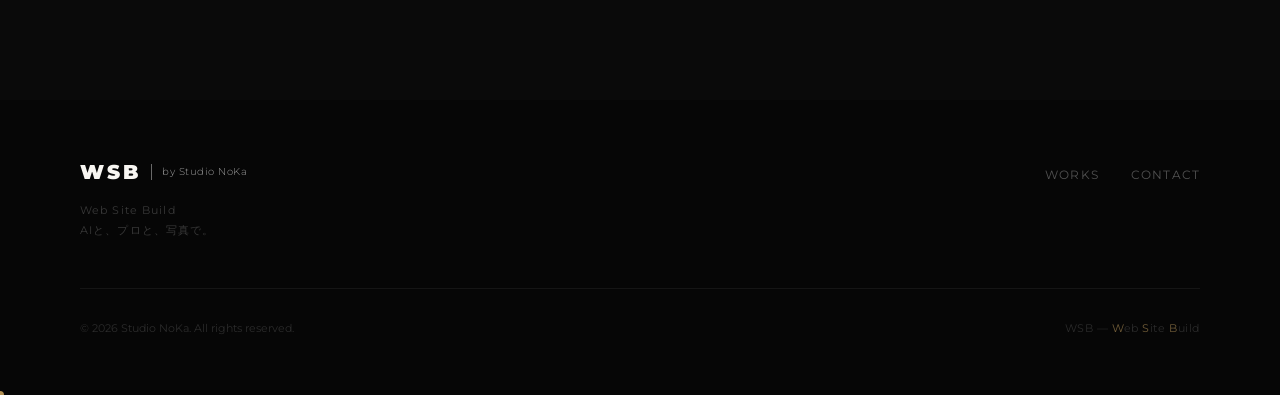
==== commit e62d1354: "copy: voice セクションに「お客様の声。」h2 を追加" ====
--- a/index.html
+++ b/index.html
@@ -286,6 +286,7 @@
   <section id="voice">
     <div class="voice-inner">
       <p class="section-eyebrow">— Client Voice</p>
+      <h2>お客様の声。</h2>
       <div class="voice-main">
         <div class="voice-quote-mark">"</div>
         <blockquote class="voice-featured">
--- a/style.css
+++ b/style.css
@@ -45,7 +45,7 @@
 
 .section-eyebrow {
   font-family: var(--font-en);
-  font-size: 0.7rem;
+  font-size: 1.4rem;
   font-weight: 600;
   letter-spacing: 0.25em;
   text-transform: uppercase;
@@ -278,7 +278,7 @@
 
 .hero-no {
   font-family: var(--font-en);
-  font-size: 0.7rem;
+  font-size: 1.4rem;
   color: var(--gold);
   letter-spacing: 0.2em;
   margin-bottom: 32px;
@@ -315,10 +315,10 @@
 }
 
 .hero-sub {
-  font-size: 0.85rem;
+  font-size: 1.6rem;
   line-height: 1.9;
   color: rgba(255,255,255,0.45);
-  max-width: 280px;
+  max-width: 400px;
 }
 
 .hero-cta {
@@ -466,7 +466,7 @@
 
 .statement-label {
   font-family: var(--font-en);
-  font-size: 0.7rem;
+  font-size: 1.4rem;
   letter-spacing: 0.2em;
   color: var(--gold);
   margin-bottom: 48px;
@@ -504,7 +504,7 @@
 }
 
 .statement-sub p {
-  font-size: 0.95rem;
+  font-size: 1.6rem;
   line-height: 1.9;
   color: var(--gray);
   margin-bottom: 16px;
@@ -597,7 +597,7 @@
 .about-row--light .about-row-body h3 { color: var(--black); }
 
 .about-row-body p {
-  font-size: 0.88rem;
+  font-size: 1.6rem;
   line-height: 1.9;
   color: rgba(255,255,255,0.5);
 }
@@ -796,7 +796,7 @@
 }
 
 .flow-content p {
-  font-size: 0.85rem;
+  font-size: 1.6rem;
   color: var(--gray);
   line-height: 1.8;
 }
@@ -858,7 +858,7 @@
 
 .plan-row-price--free {
   color: var(--gray);
-  font-size: 1.8rem;
+  font-size: 1.6rem;
 }
 
 .plan-row-btn--free {
@@ -898,7 +898,7 @@
 .plan-row-en {
   font-family: var(--font-en);
   font-weight: 700;
-  font-size: 1.4rem;
+  font-size: 1.6rem;
   letter-spacing: 0.05em;
   color: var(--white);
 }
@@ -910,7 +910,7 @@
 
 .plan-row-price {
   font-family: var(--font-en);
-  font-size: 1.8rem;
+  font-size: 1.6rem;
   font-weight: 700;
   color: var(--white);
   letter-spacing: -0.02em;
@@ -922,7 +922,7 @@
 }
 
 .plan-row-desc p {
-  font-size: 0.82rem;
+  font-size: 1.6rem;
   color: rgba(255,255,255,0.4);
   margin-bottom: 12px;
   line-height: 1.7;
@@ -1165,7 +1165,7 @@
 }
 
 .voice-small p {
-  font-size: 0.85rem;
+  font-size: 1.6rem;
   line-height: 1.8;
   color: var(--gray);
   margin-bottom: 8px;
@@ -1238,7 +1238,7 @@
 
 .faq-icon {
   margin-left: auto;
-  font-size: 1.4rem;
+  font-size: 1.6rem;
   font-weight: 300;
   color: var(--gray);
   transition: transform 0.3s;
@@ -1297,7 +1297,7 @@
 }
 
 .contact-body {
-  font-size: 0.9rem;
+  font-size: 1.6rem;
   color: rgba(255,255,255,0.4);
   line-height: 1.9;
   margin-bottom: 56px;
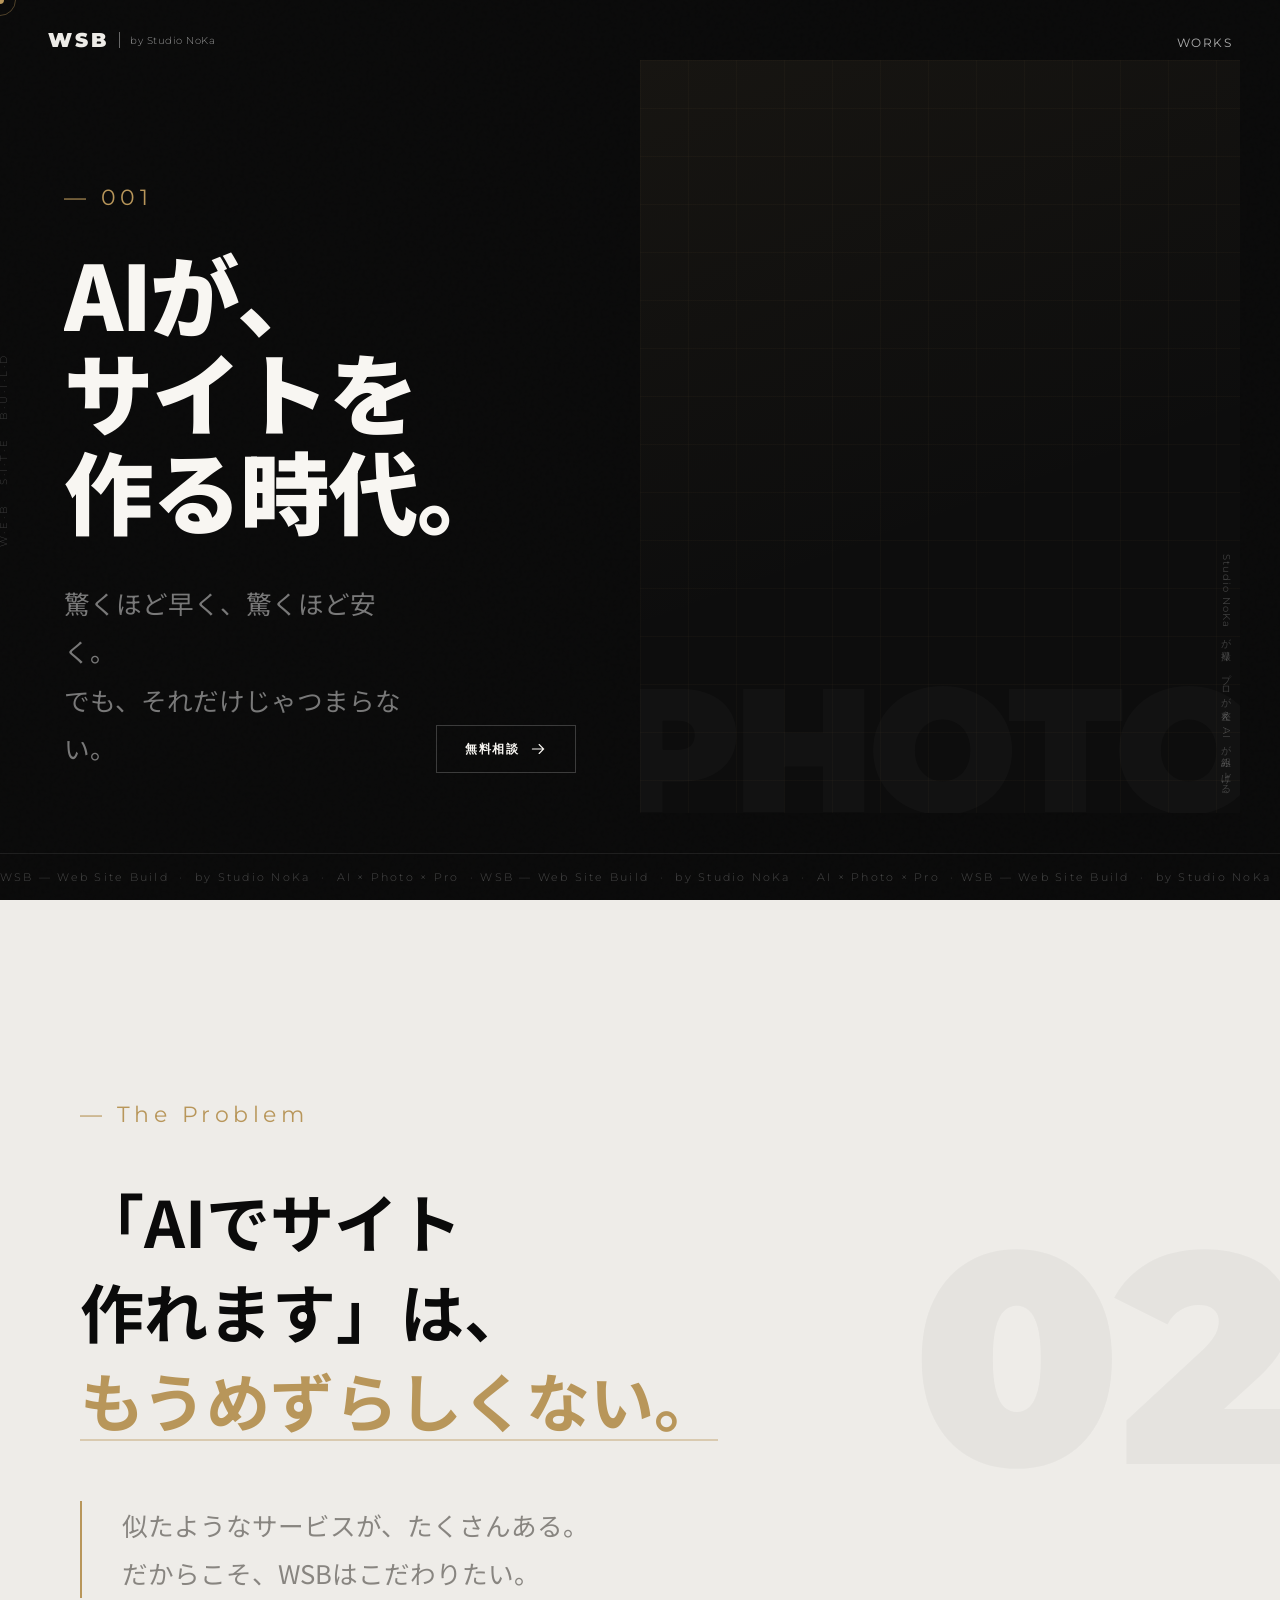
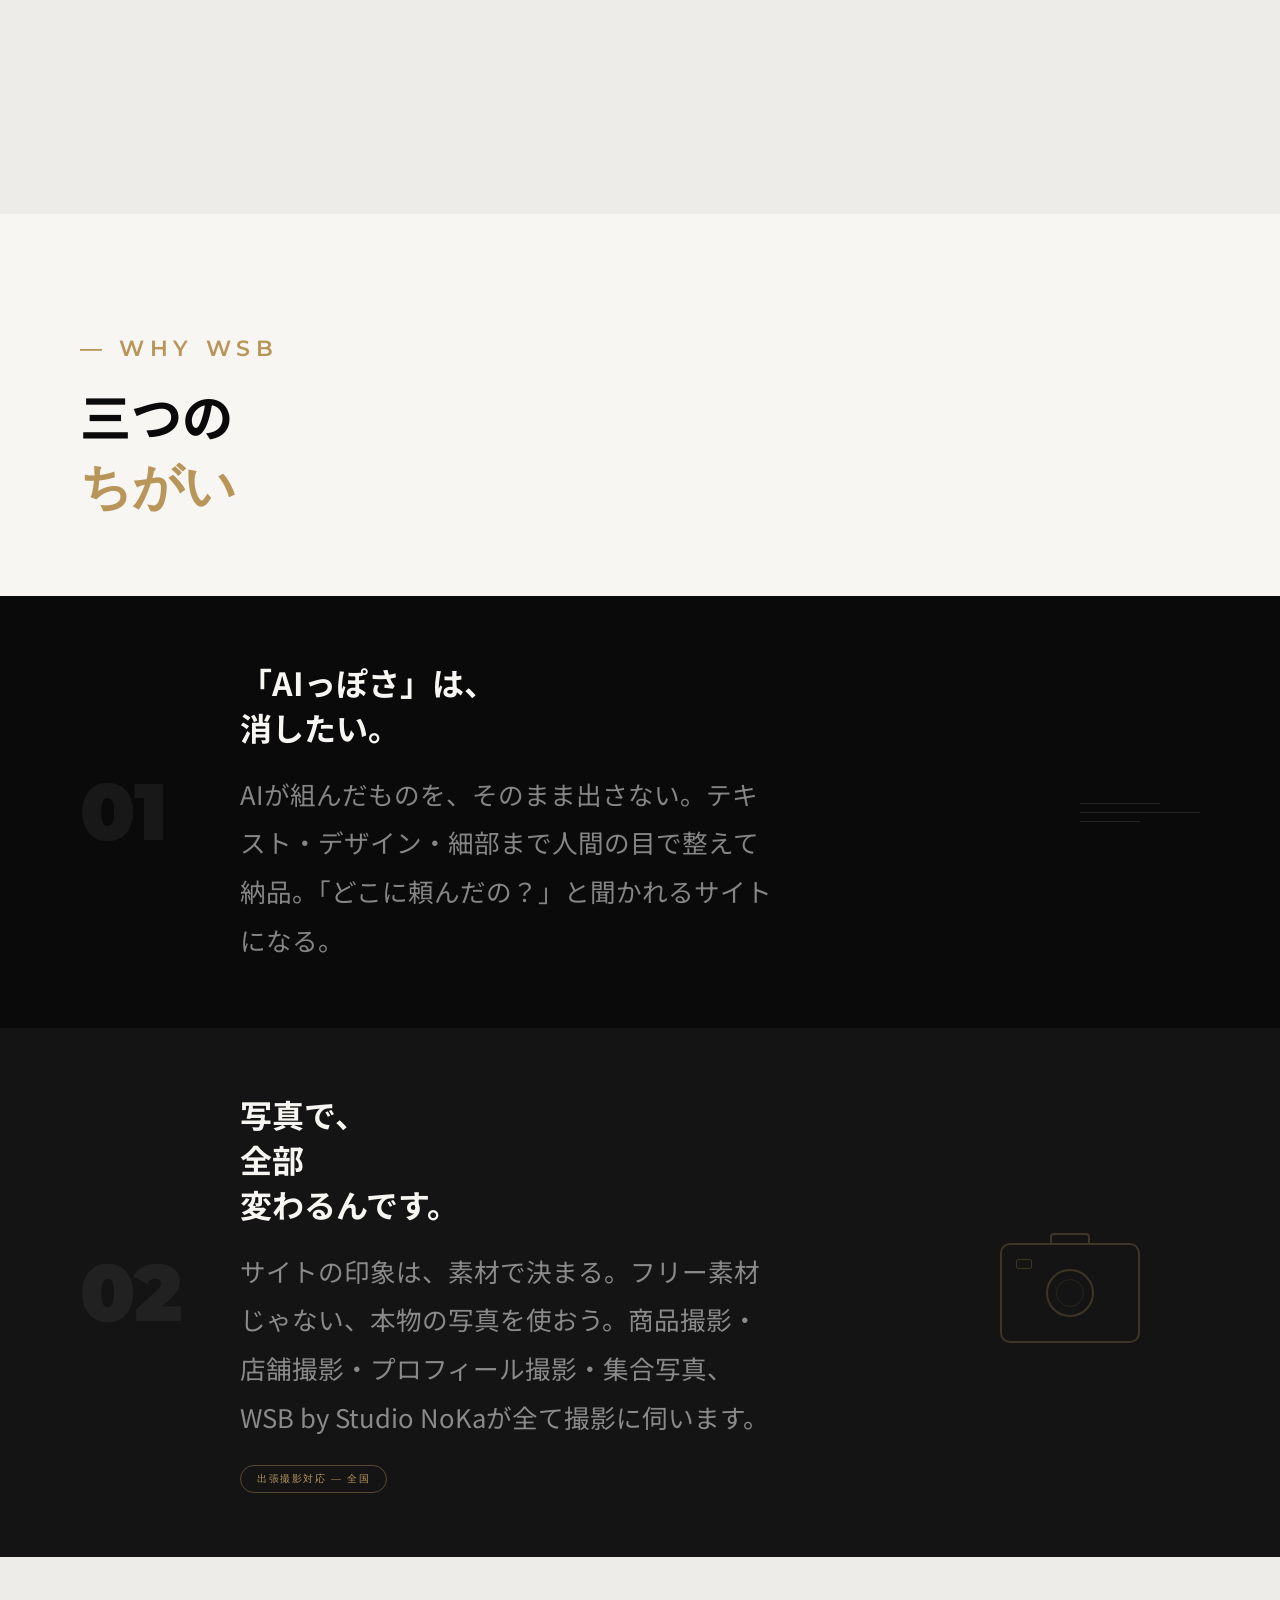
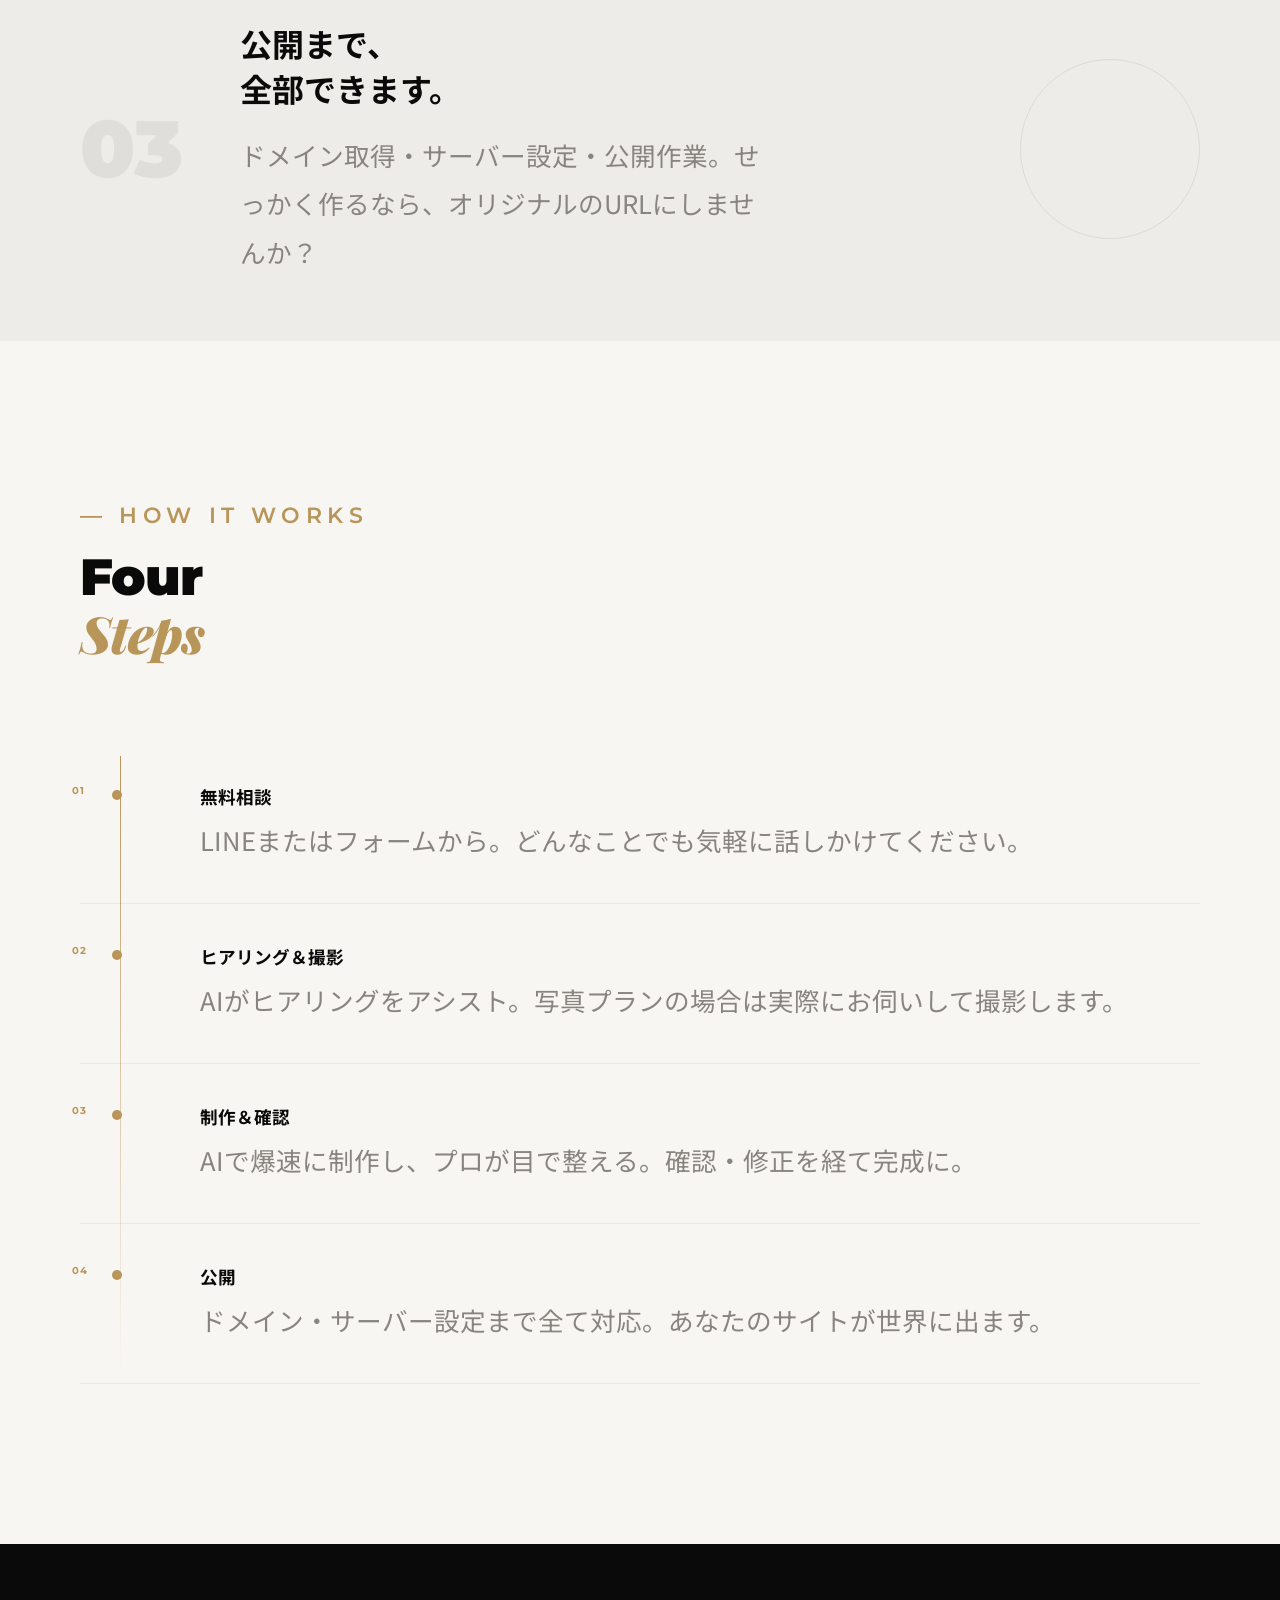
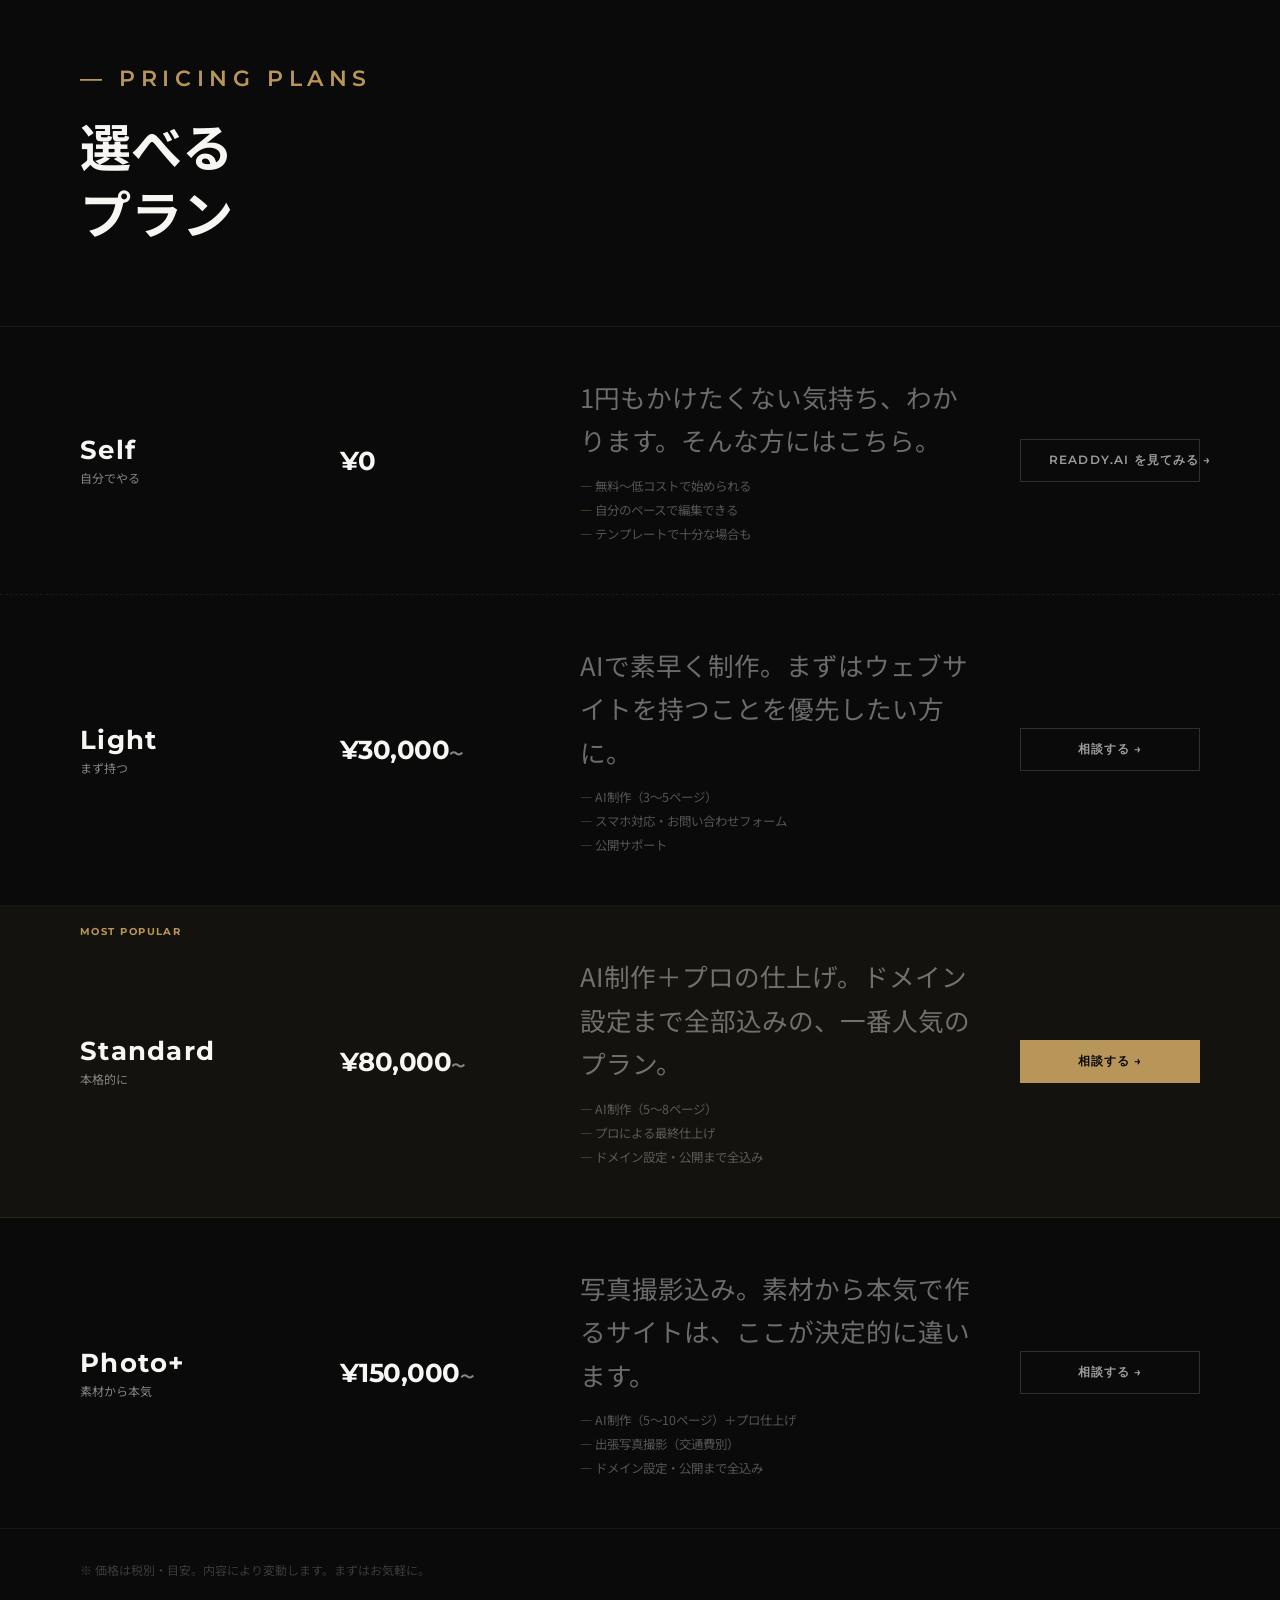
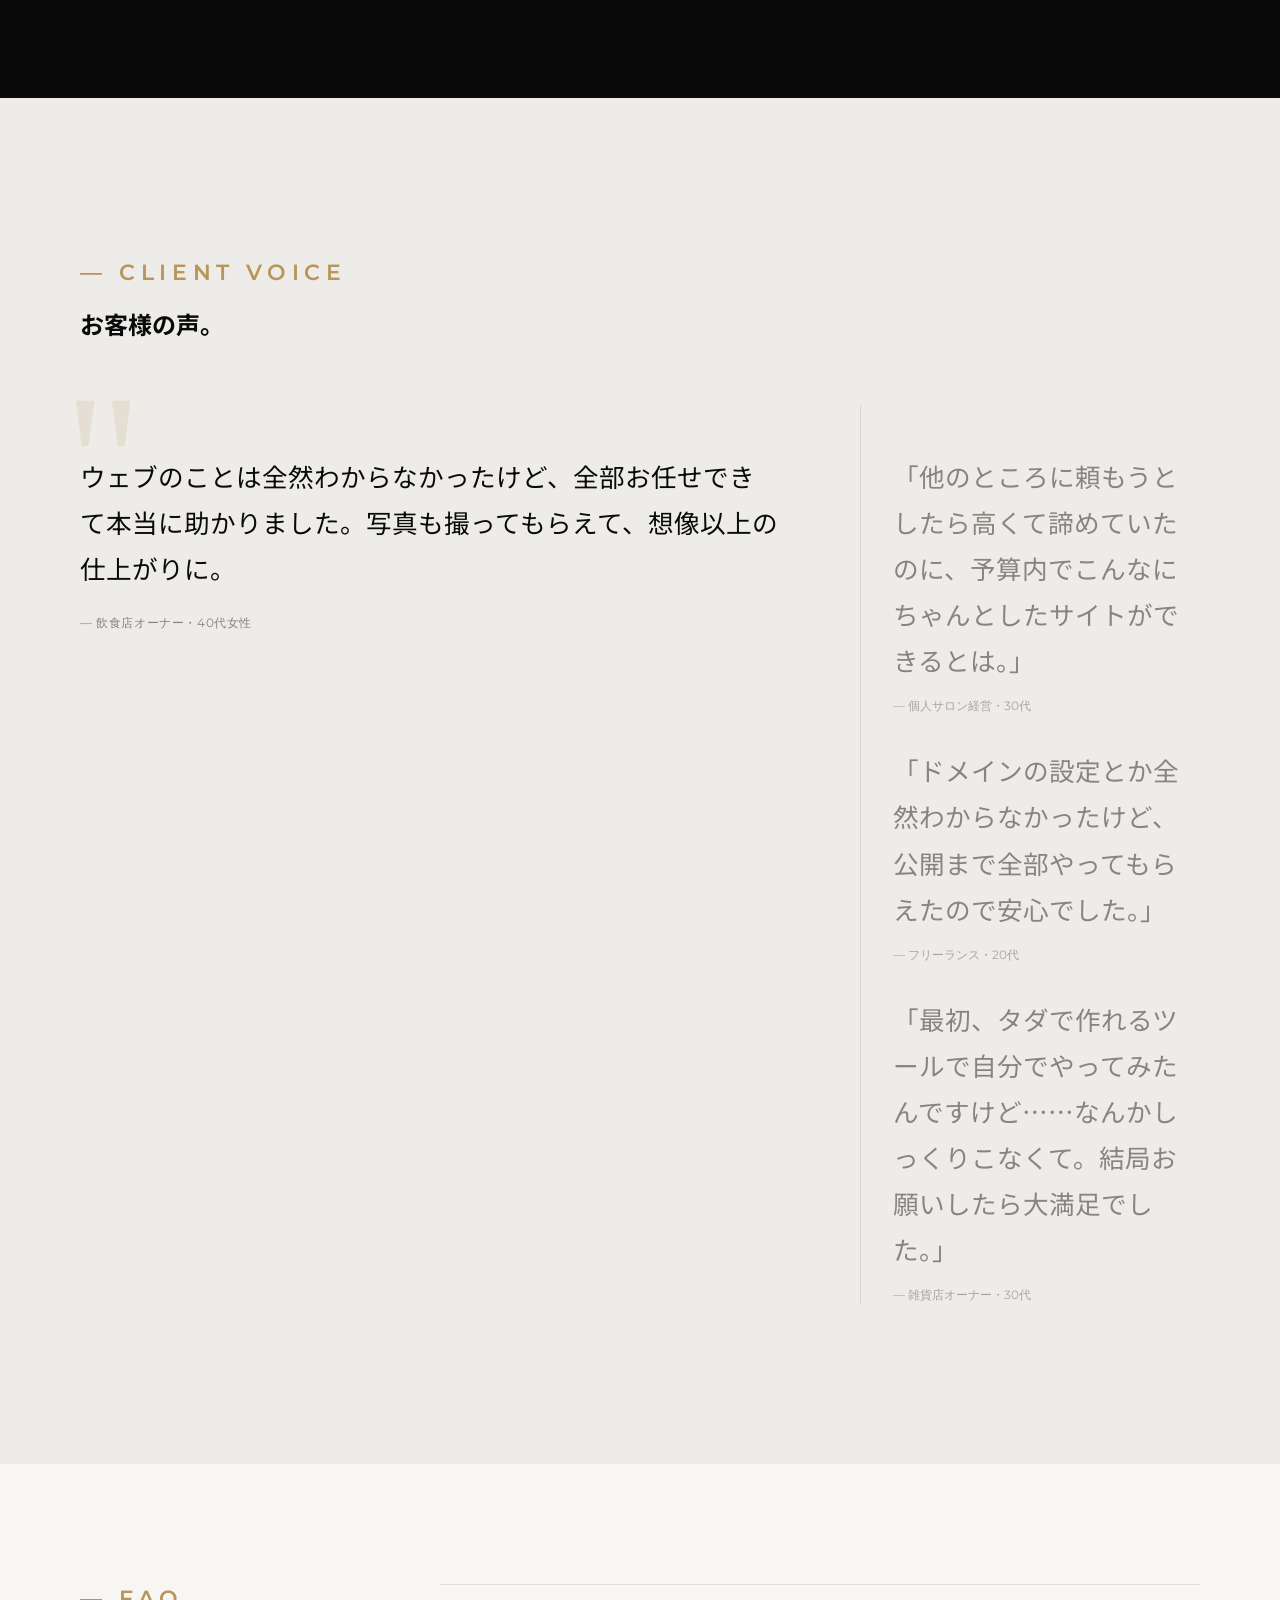
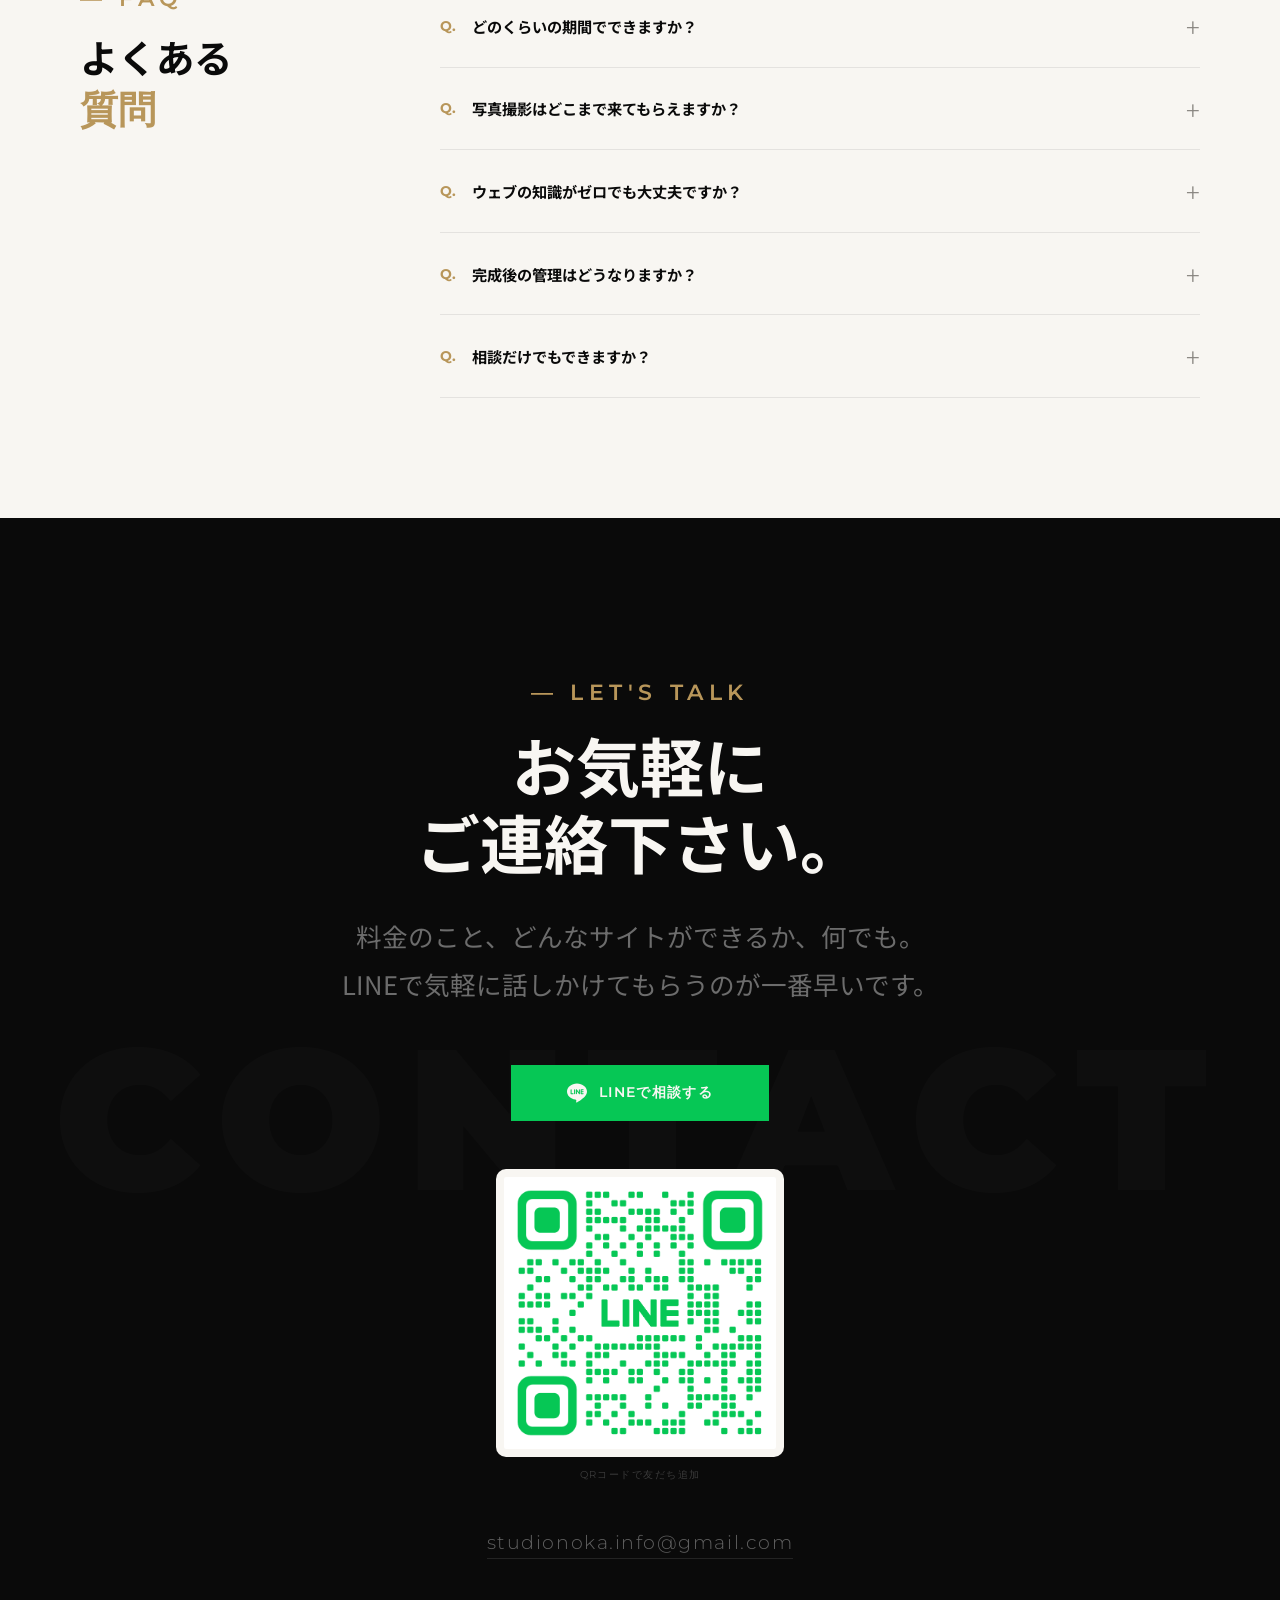
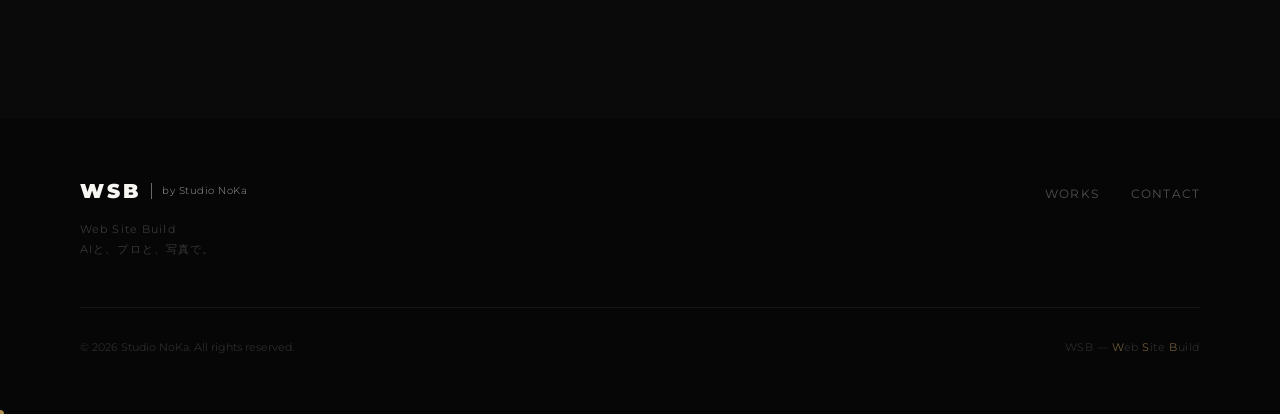
==== commit 0143c547: "fix: voice セクションの h2 をグリッド外に移動" ====
--- a/index.html
+++ b/index.html
@@ -284,9 +284,11 @@
 
   <!-- ========== VOICE ========== -->
   <section id="voice">
-    <div class="voice-inner">
+    <div class="voice-header">
       <p class="section-eyebrow">— Client Voice</p>
       <h2>お客様の声。</h2>
+    </div>
+    <div class="voice-inner">
       <div class="voice-main">
         <div class="voice-quote-mark">"</div>
         <blockquote class="voice-featured">
--- a/style.css
+++ b/style.css
@@ -1116,6 +1116,10 @@
   padding: 160px 80px;
 }
 
+.voice-header {
+  margin-bottom: 64px;
+}
+
 .voice-inner {
   display: grid;
   grid-template-columns: 1fr 340px;
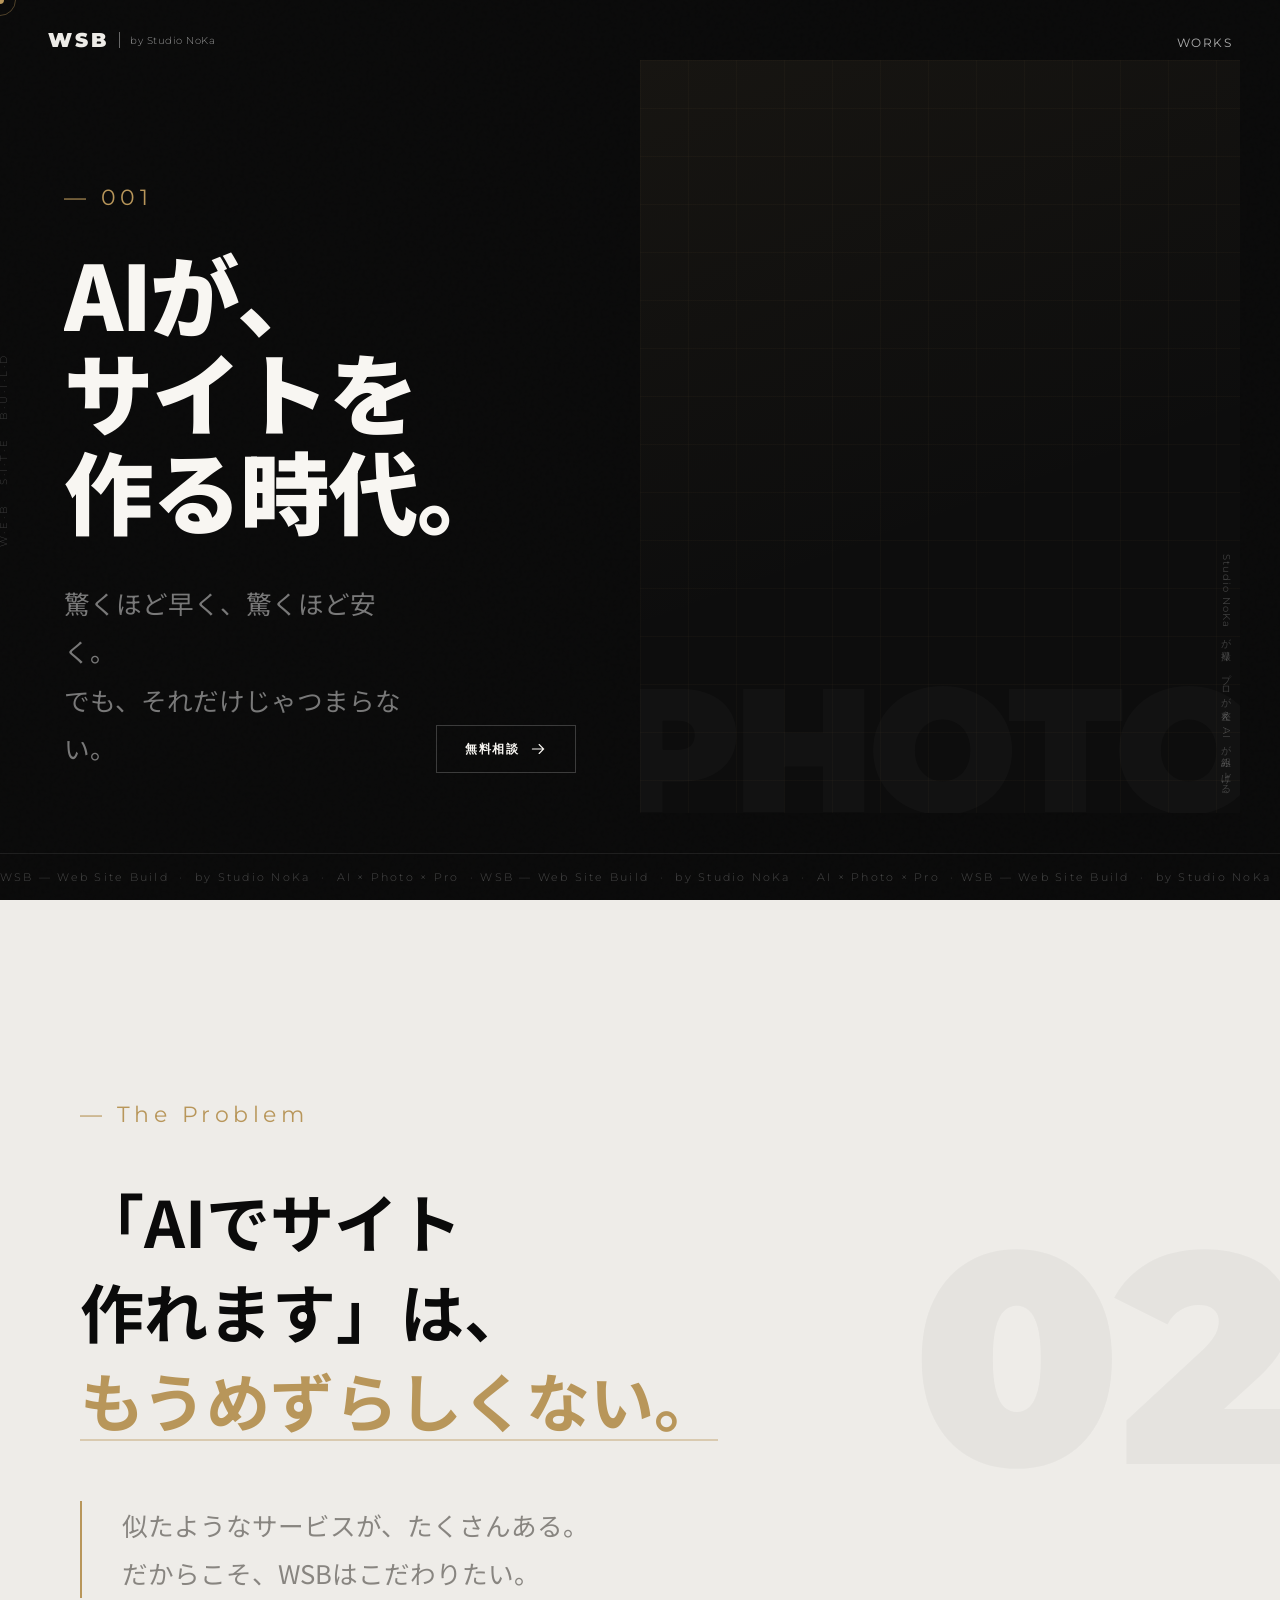
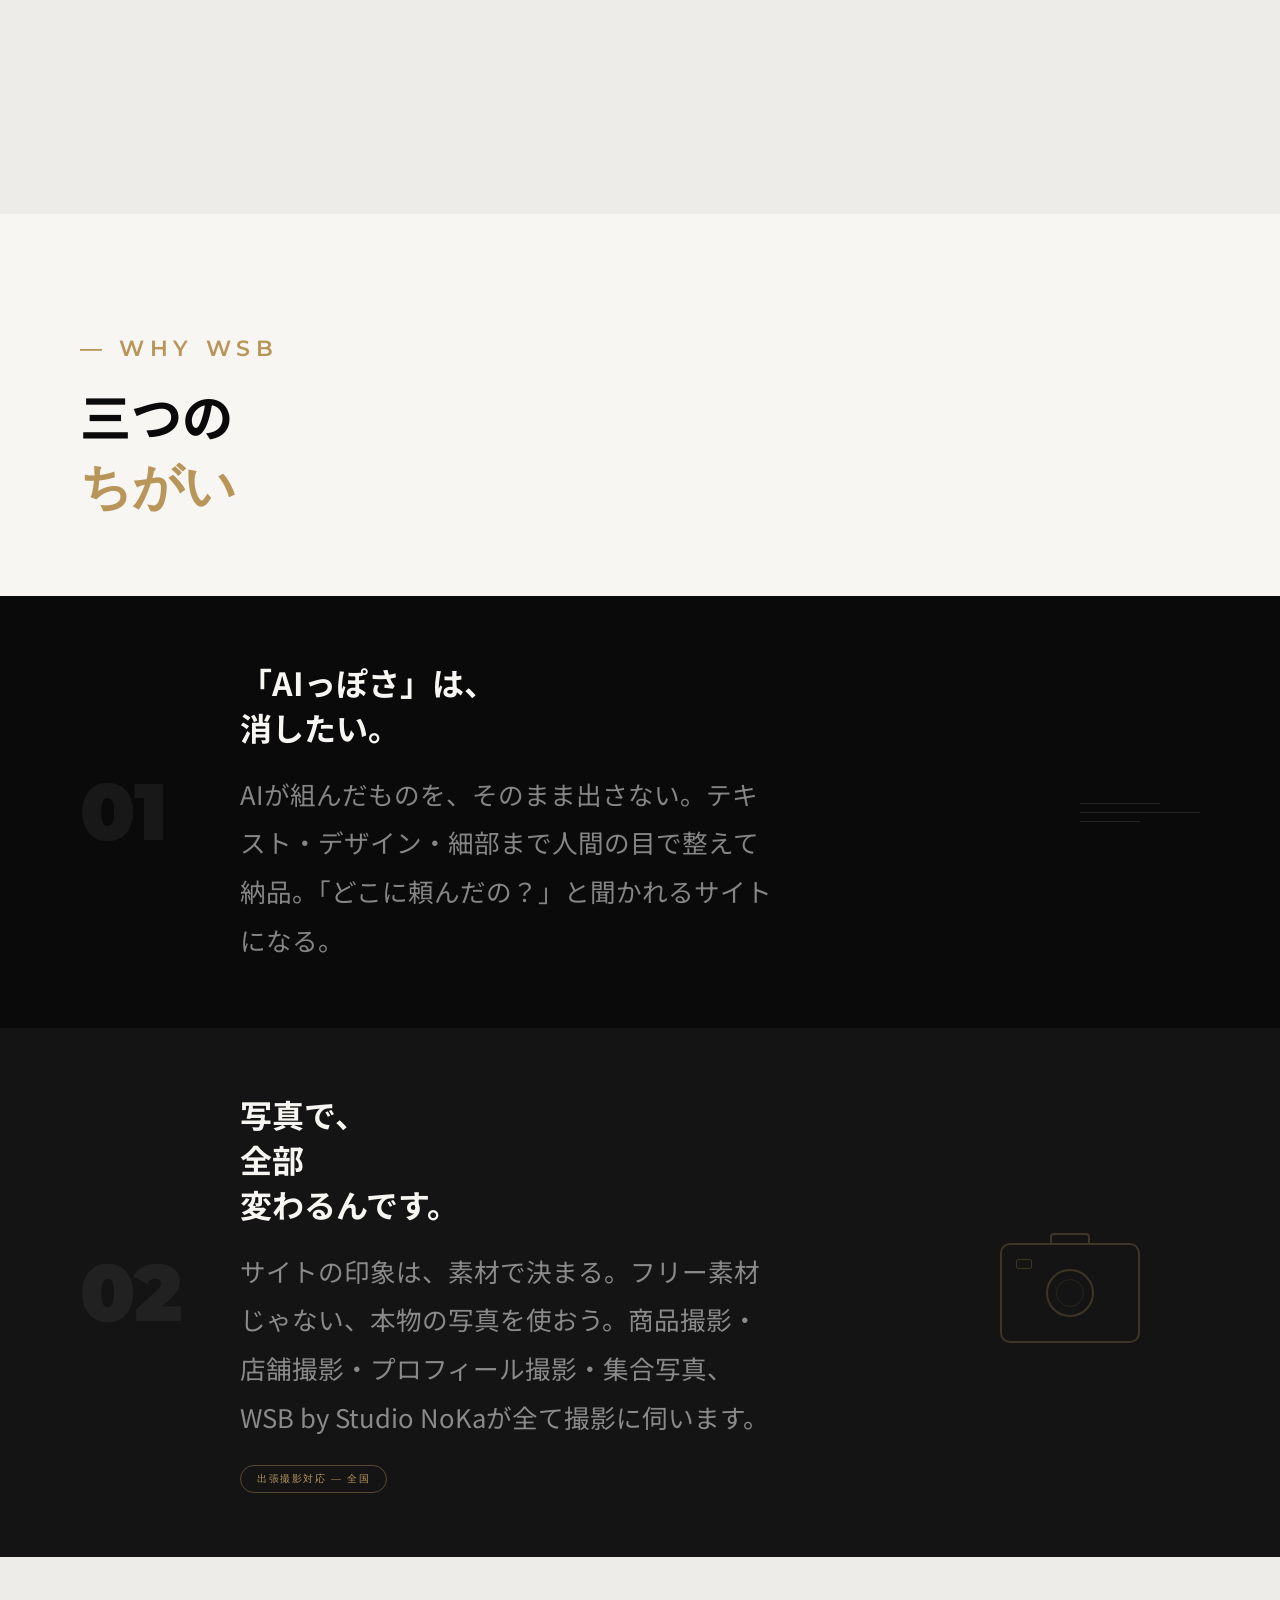
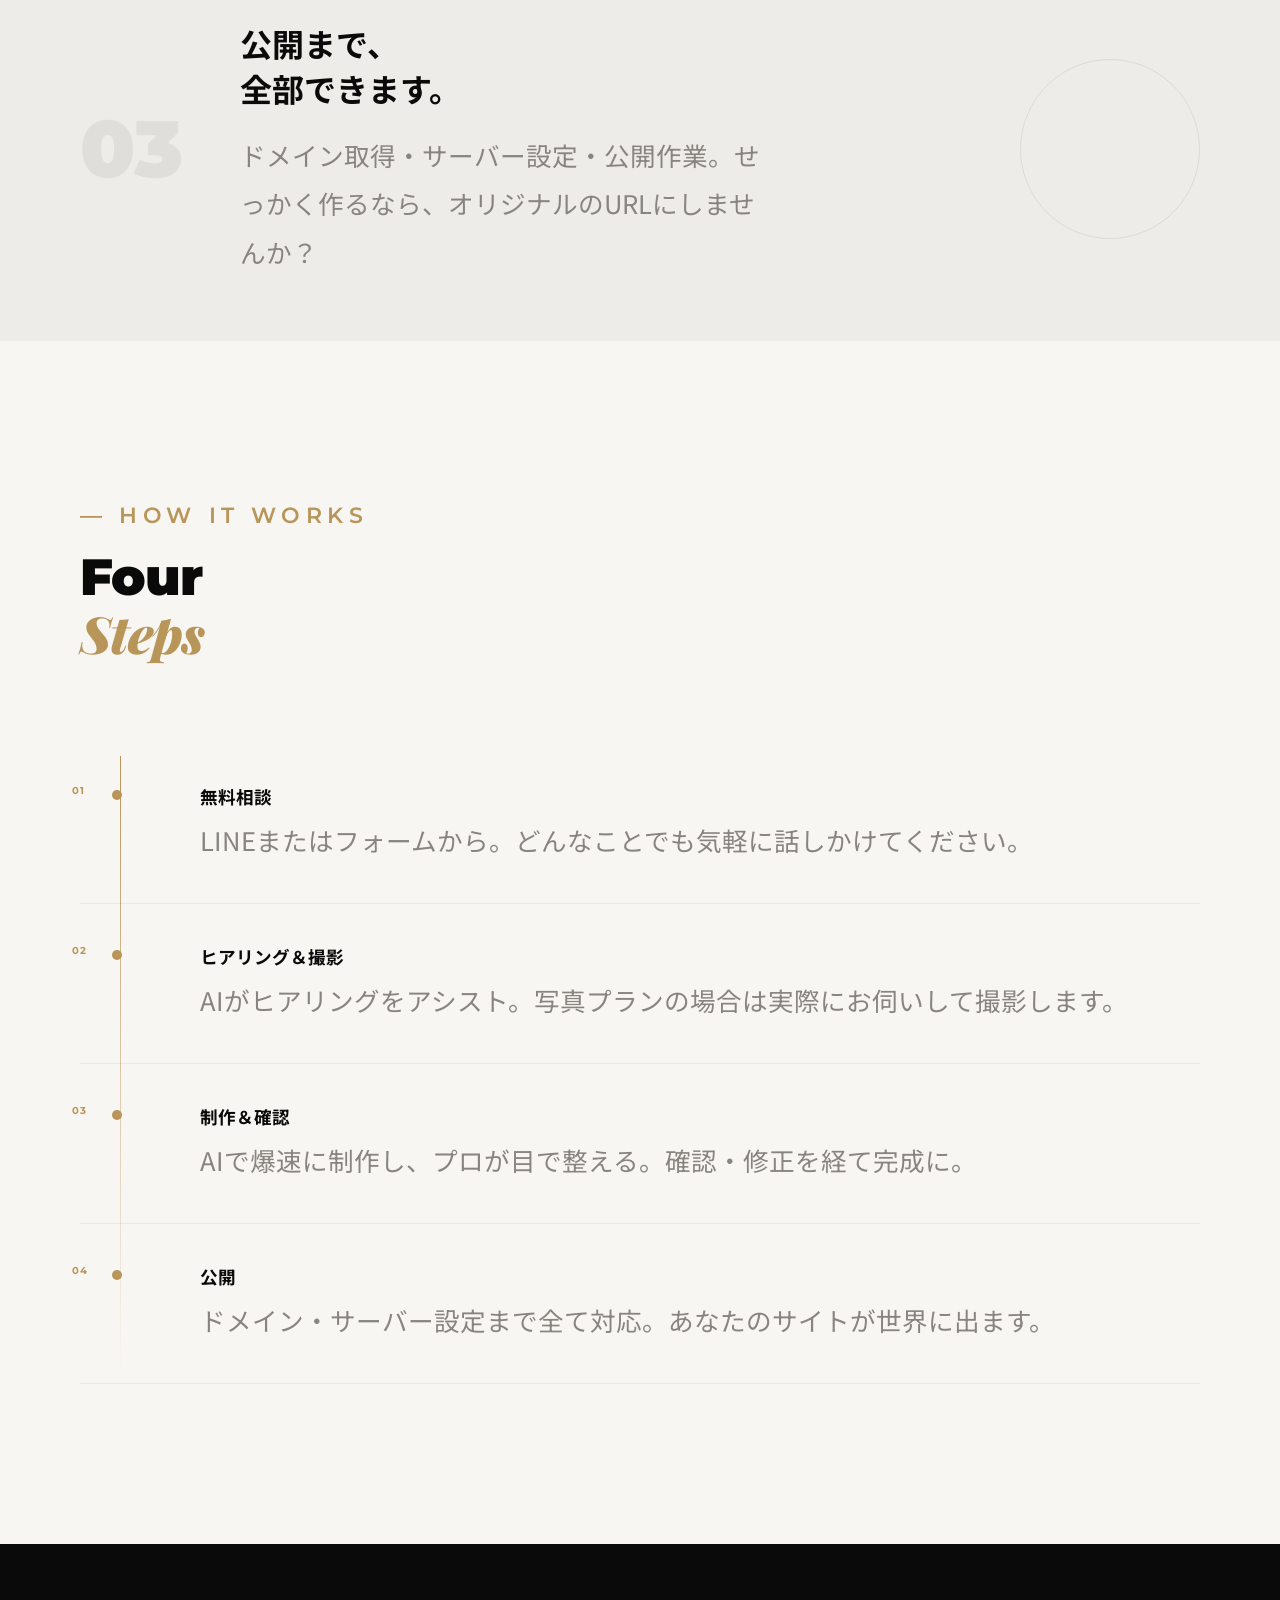
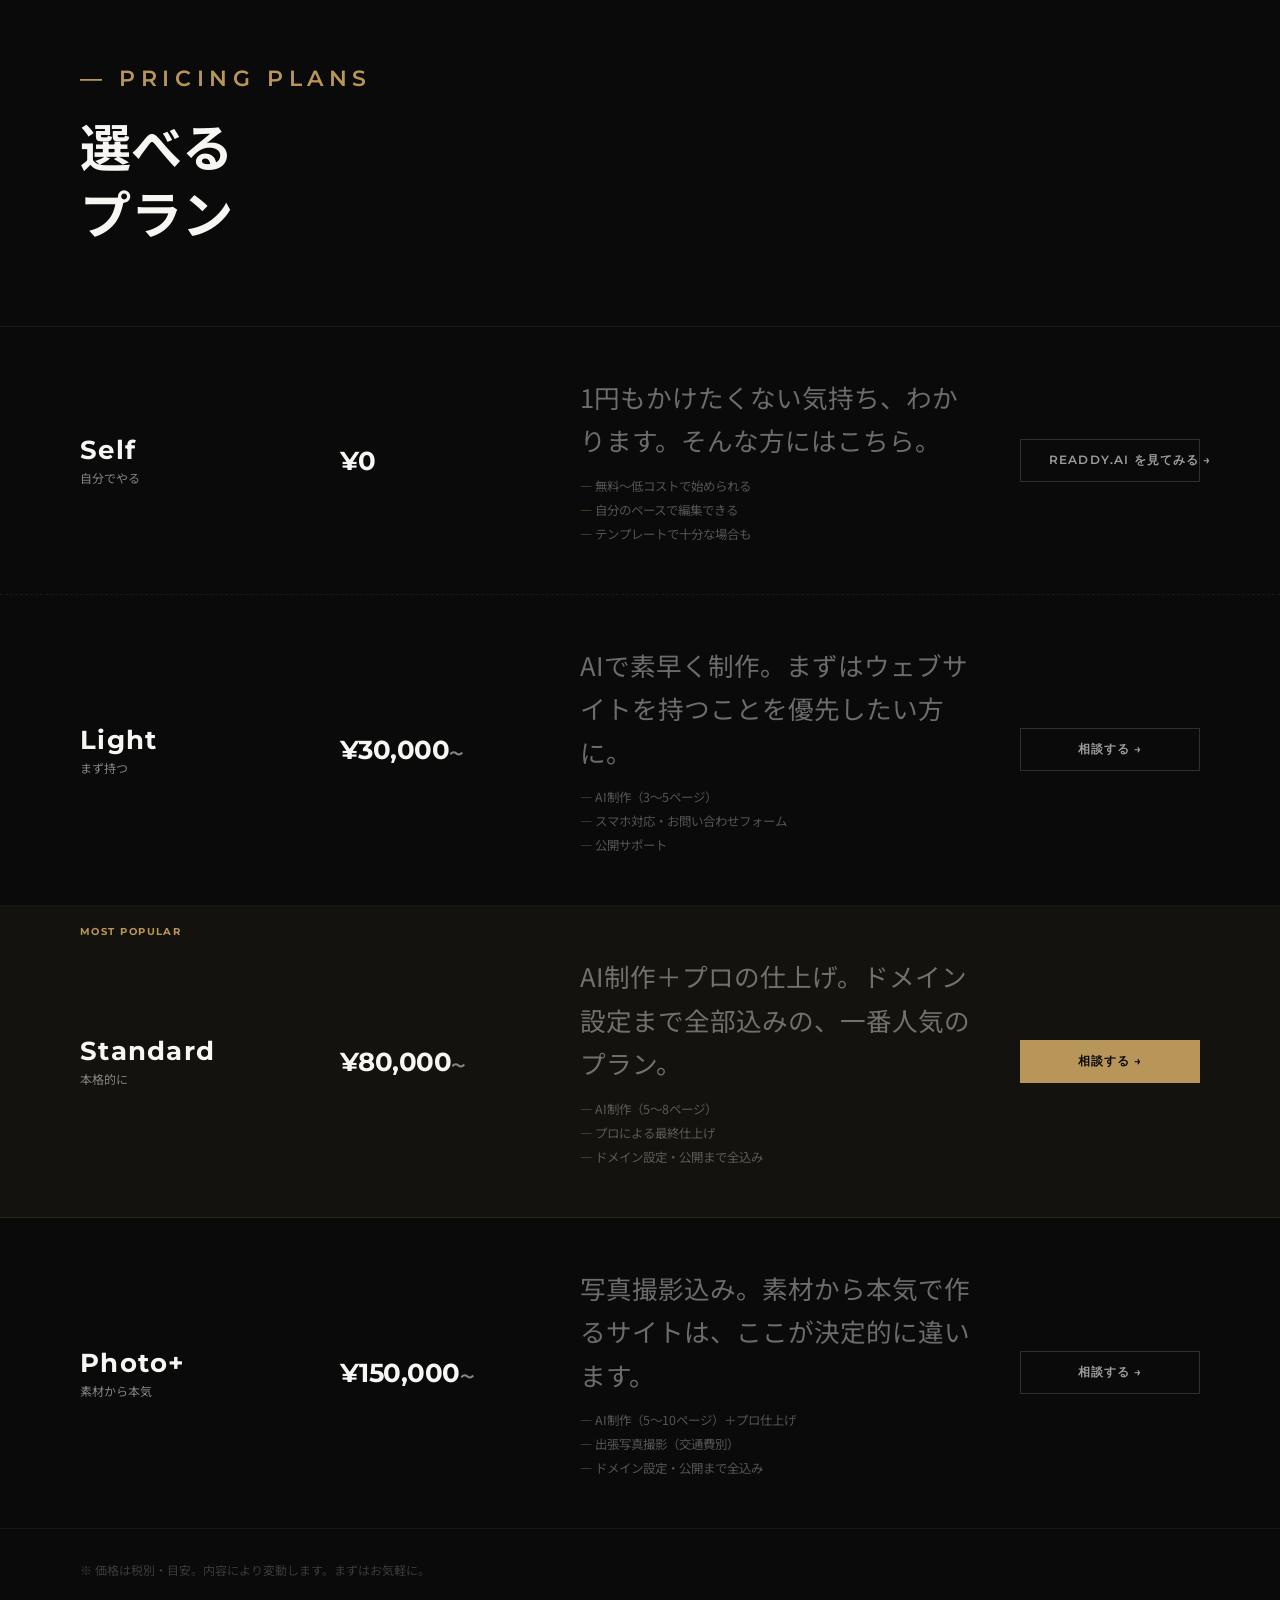
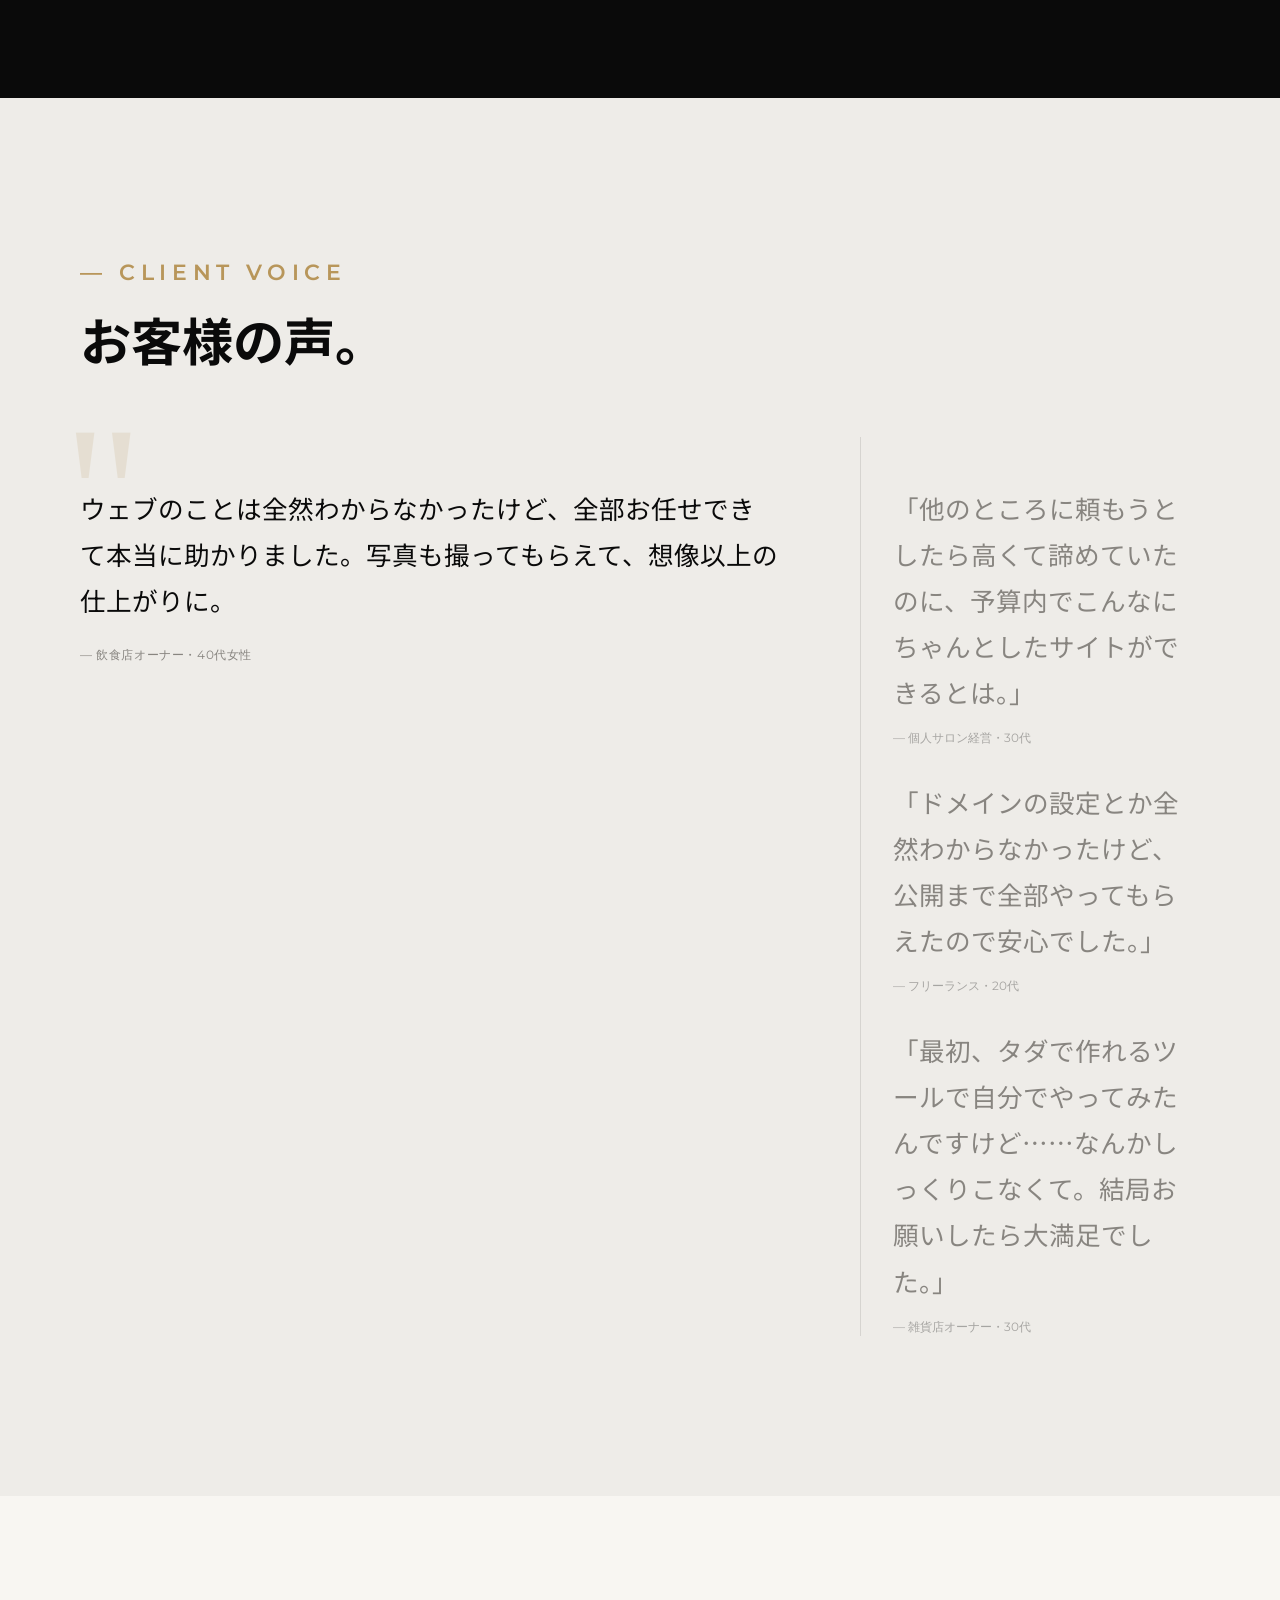
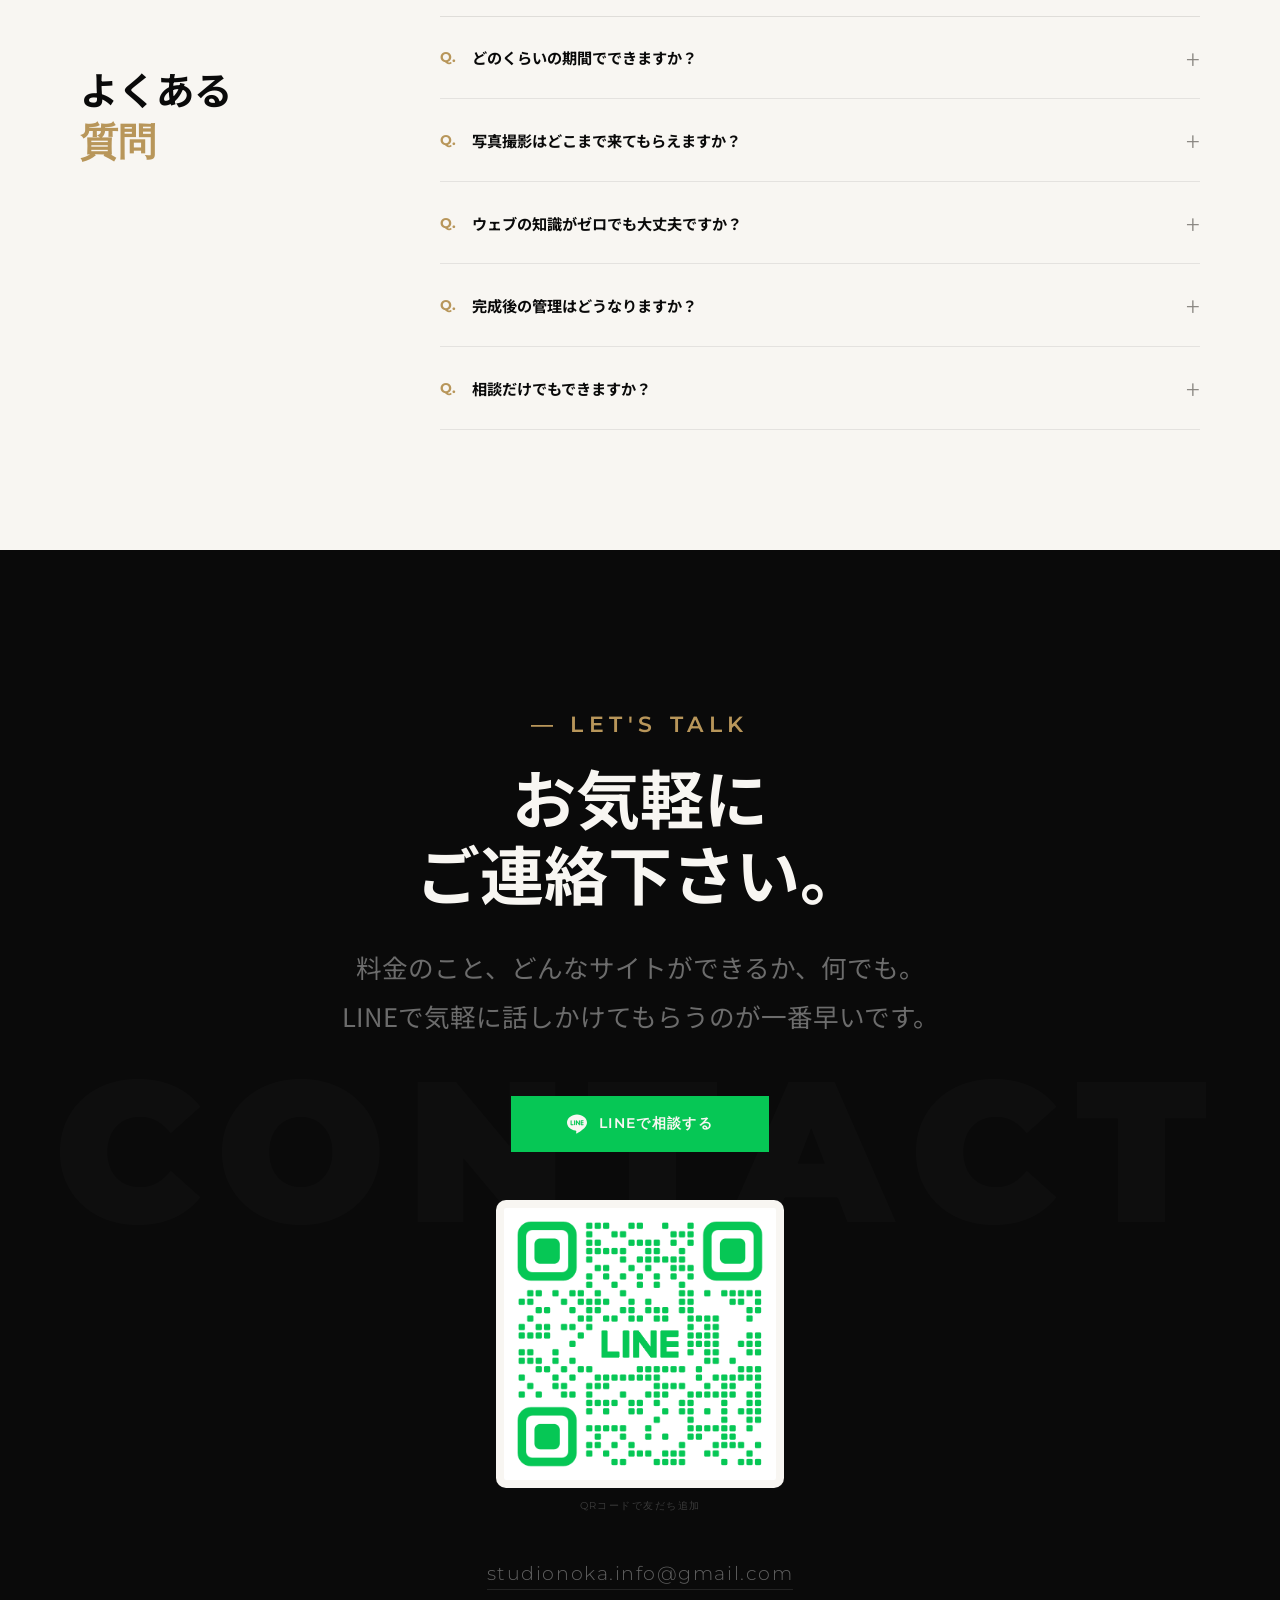
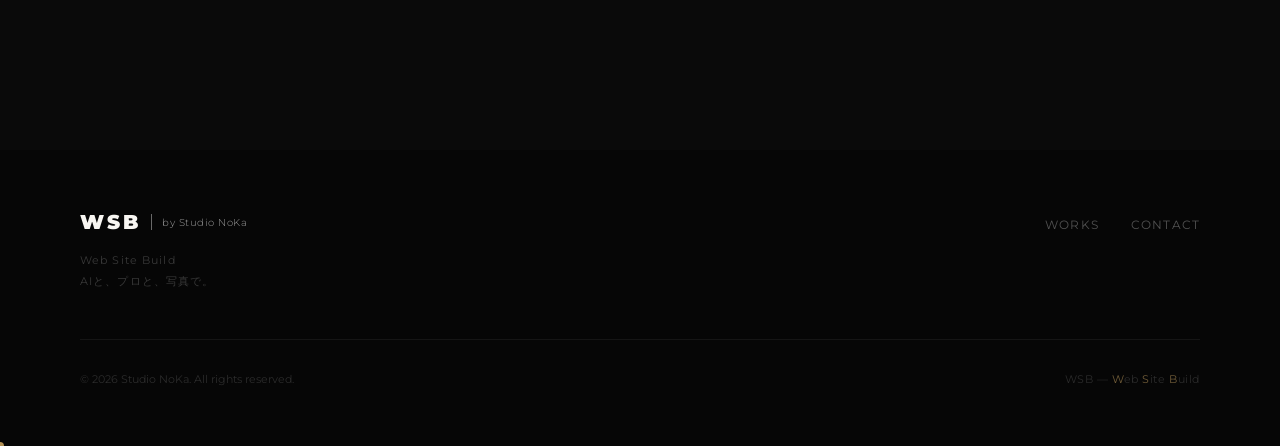
==== commit b1ff78c3: "fix: voice タイトルを h2 → p.voice-title に変更（reveal バグ回避）" ====
--- a/index.html
+++ b/index.html
@@ -286,7 +286,7 @@
   <section id="voice">
     <div class="voice-header">
       <p class="section-eyebrow">— Client Voice</p>
-      <h2>お客様の声。</h2>
+      <p class="voice-title">お客様の声。</p>
     </div>
     <div class="voice-inner">
       <div class="voice-main">
--- a/style.css
+++ b/style.css
@@ -1120,6 +1120,15 @@
   margin-bottom: 64px;
 }
 
+.voice-title {
+  font-family: var(--font-jp);
+  font-size: clamp(2rem, 4vw, 3.5rem);
+  font-weight: 700;
+  line-height: 1.3;
+  color: var(--black);
+  margin-top: 16px;
+}
+
 .voice-inner {
   display: grid;
   grid-template-columns: 1fr 340px;
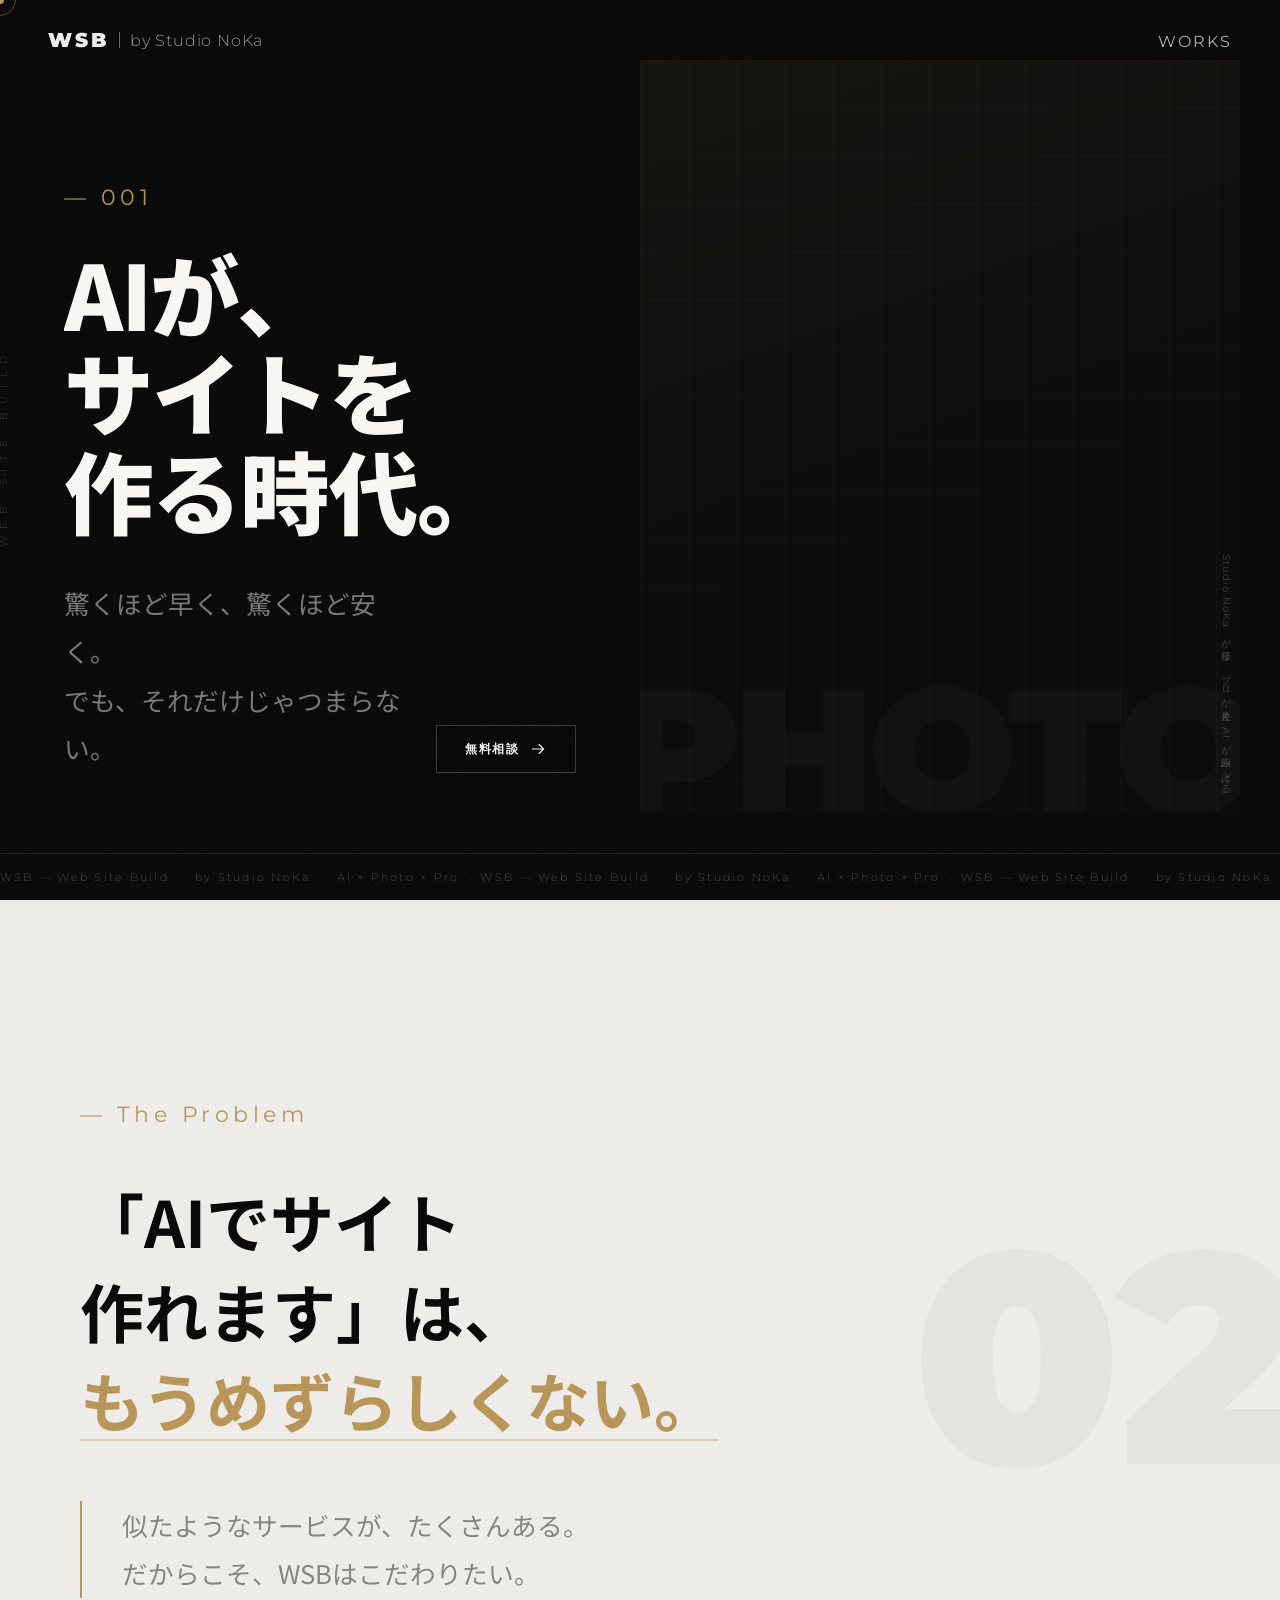
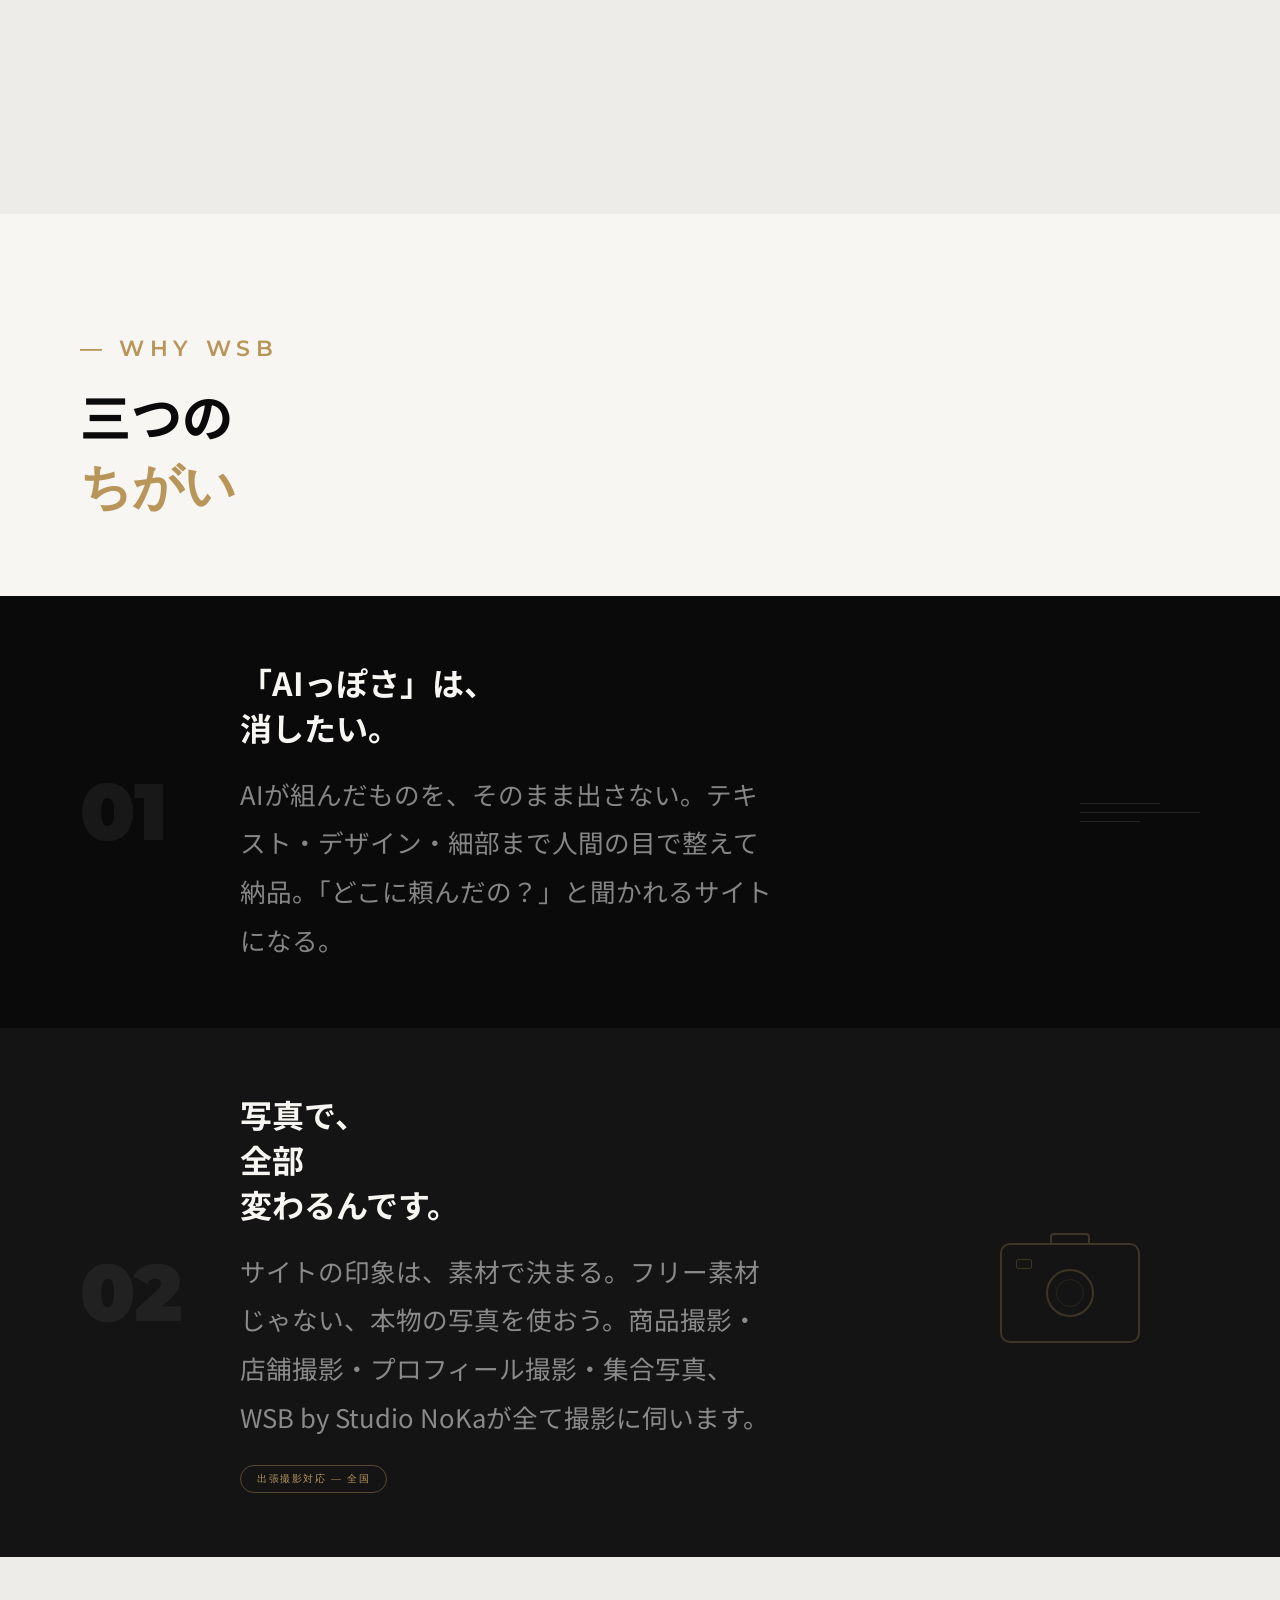
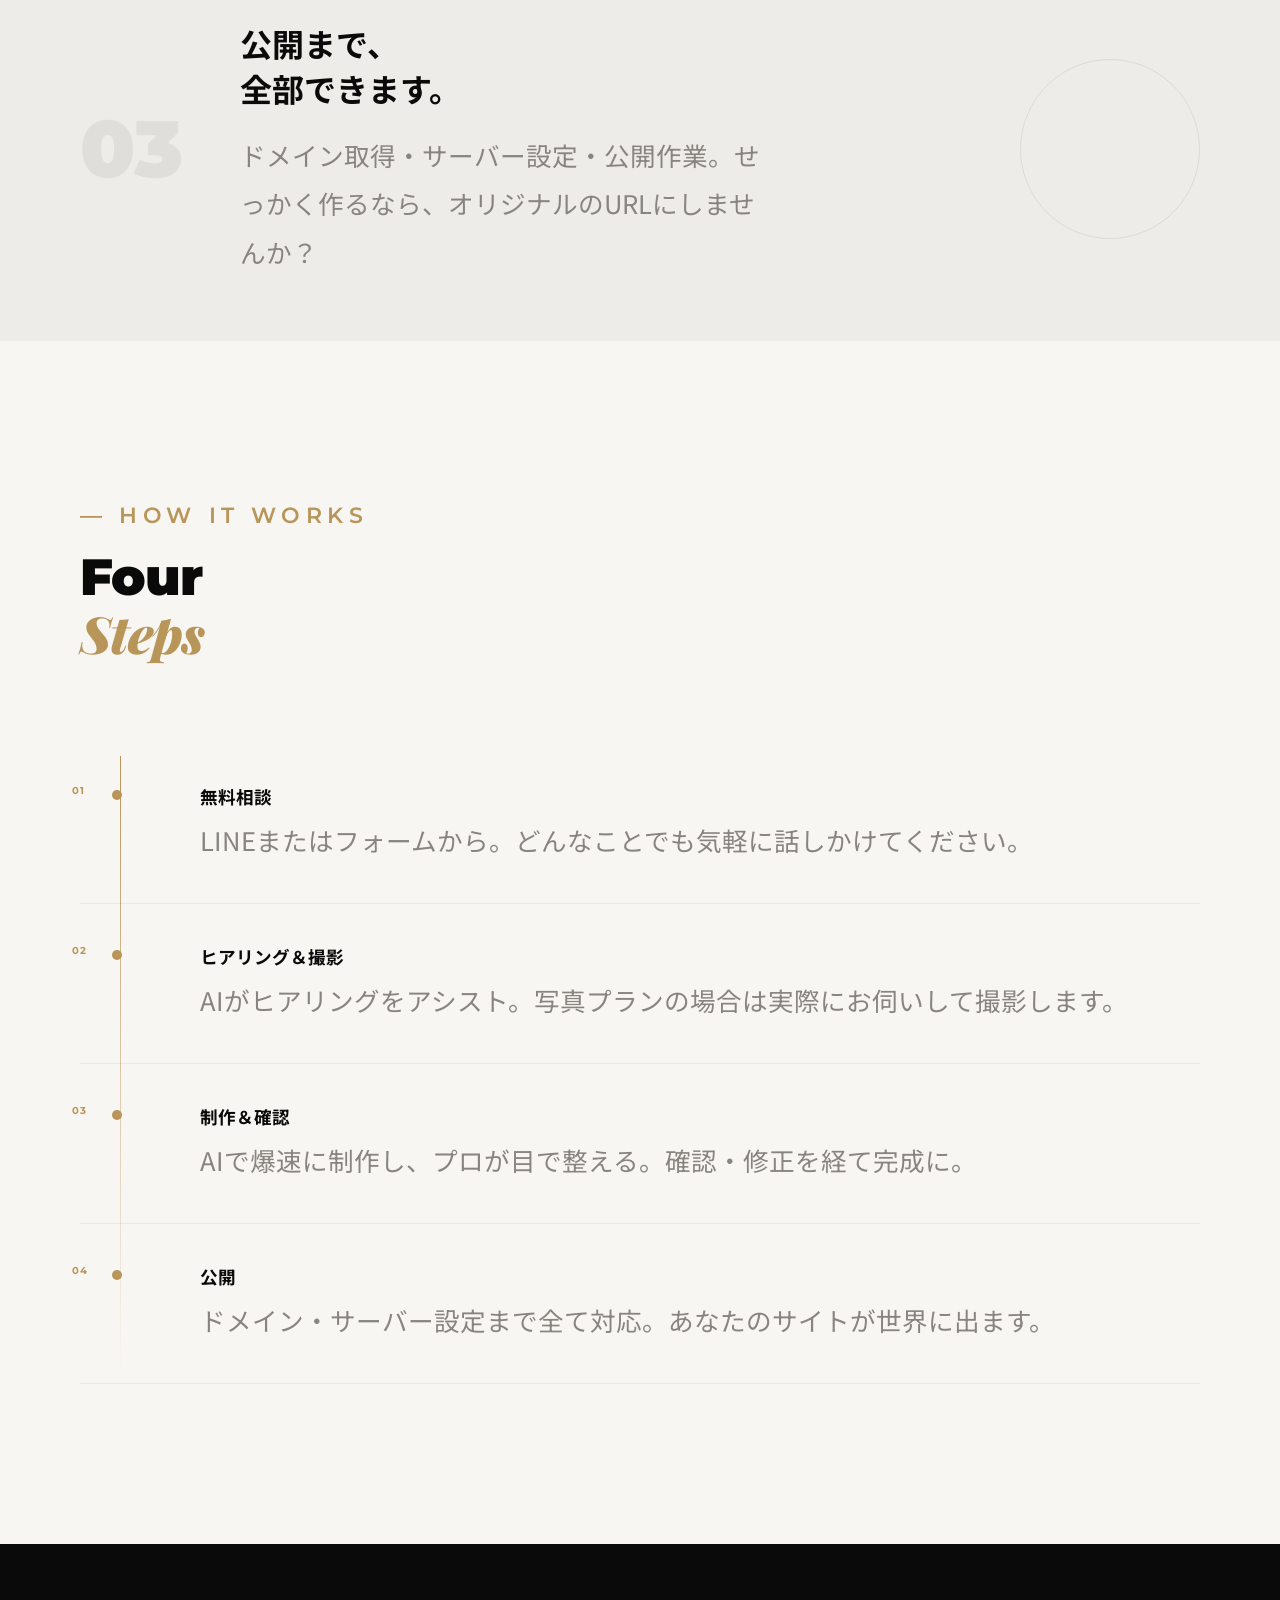
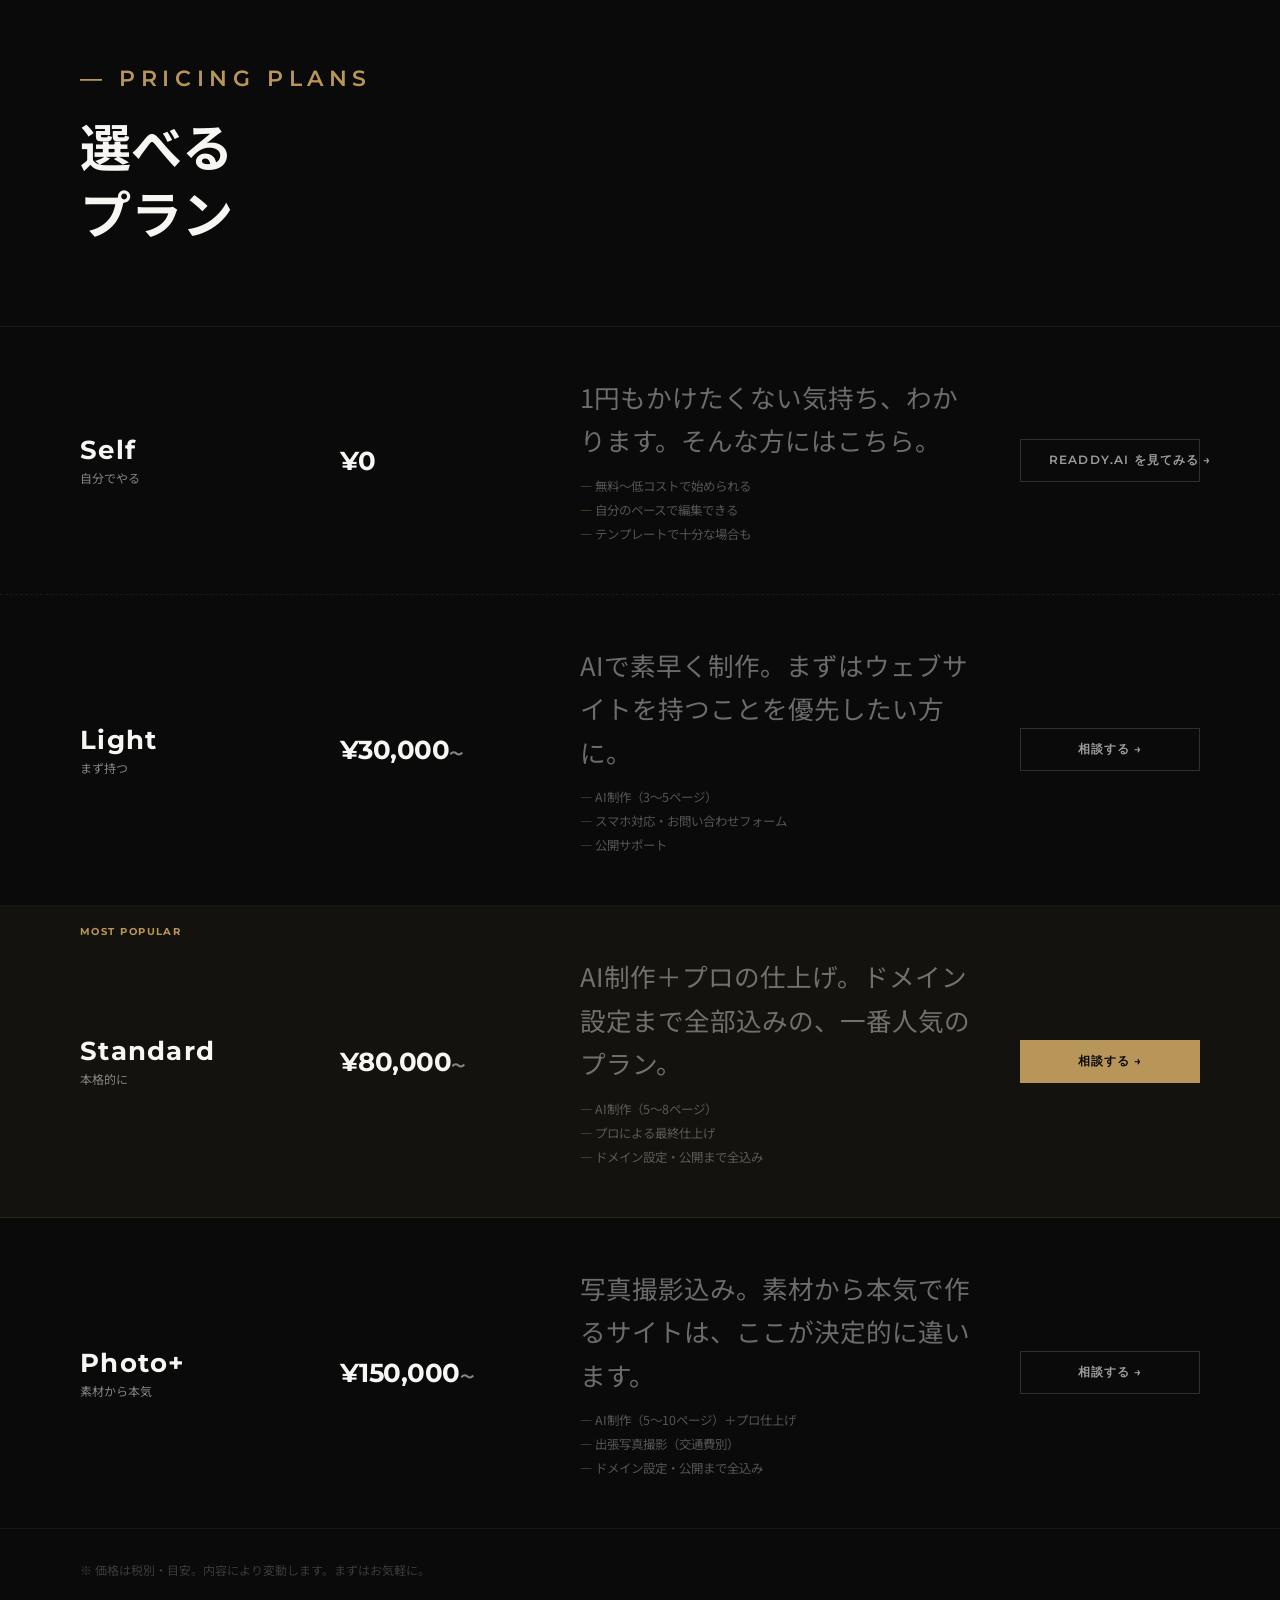
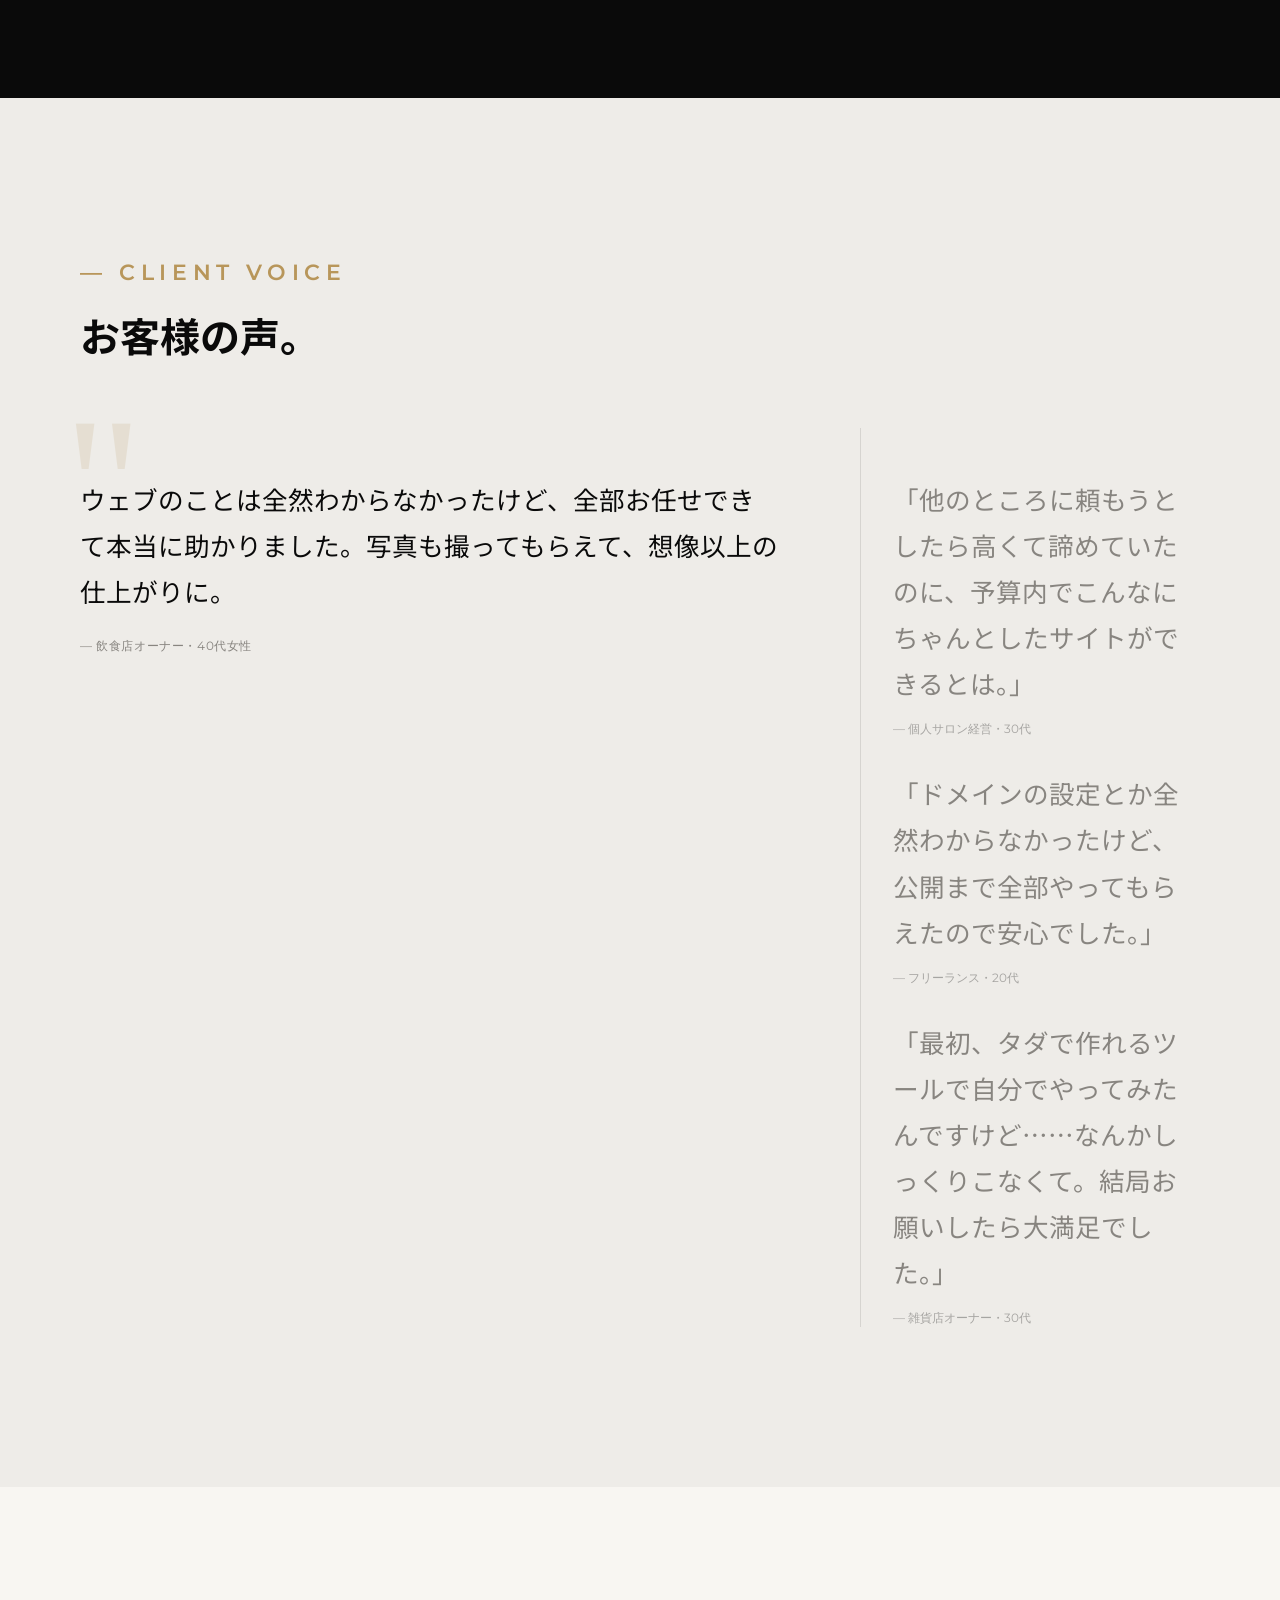
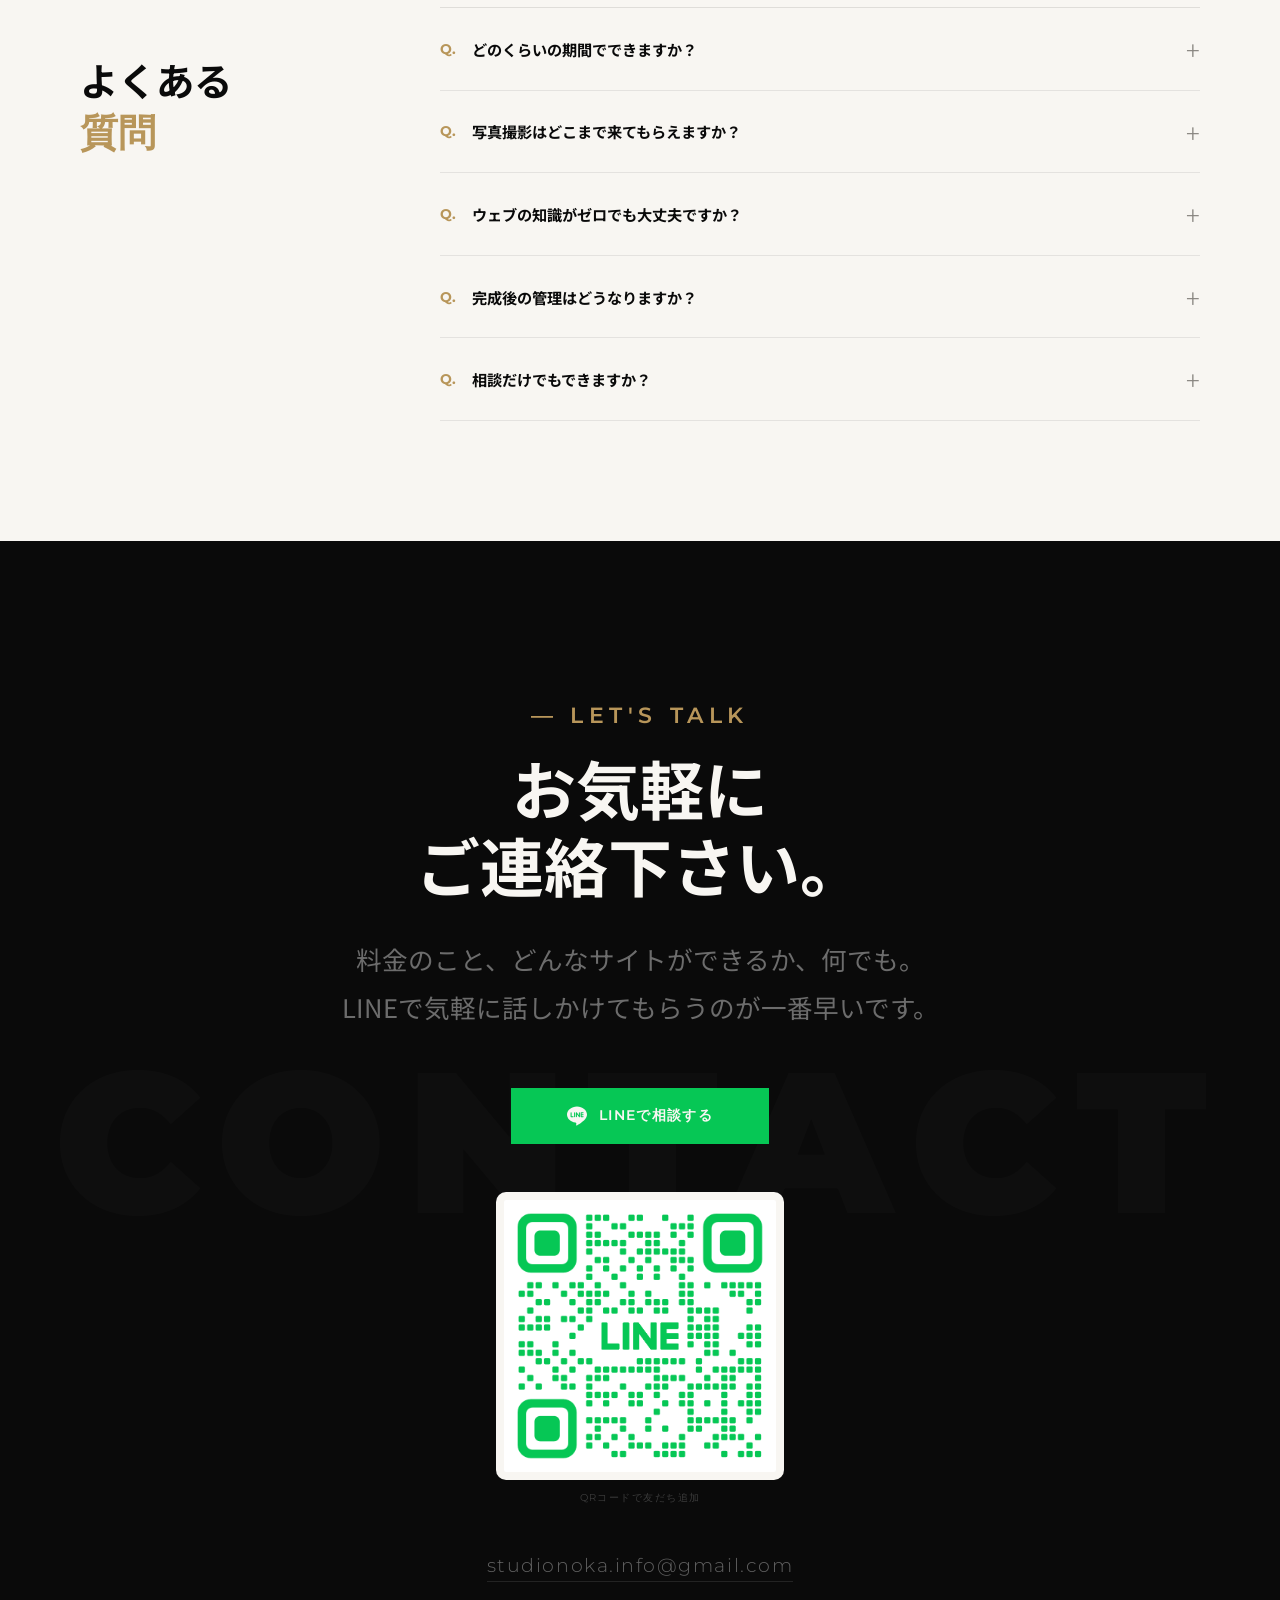
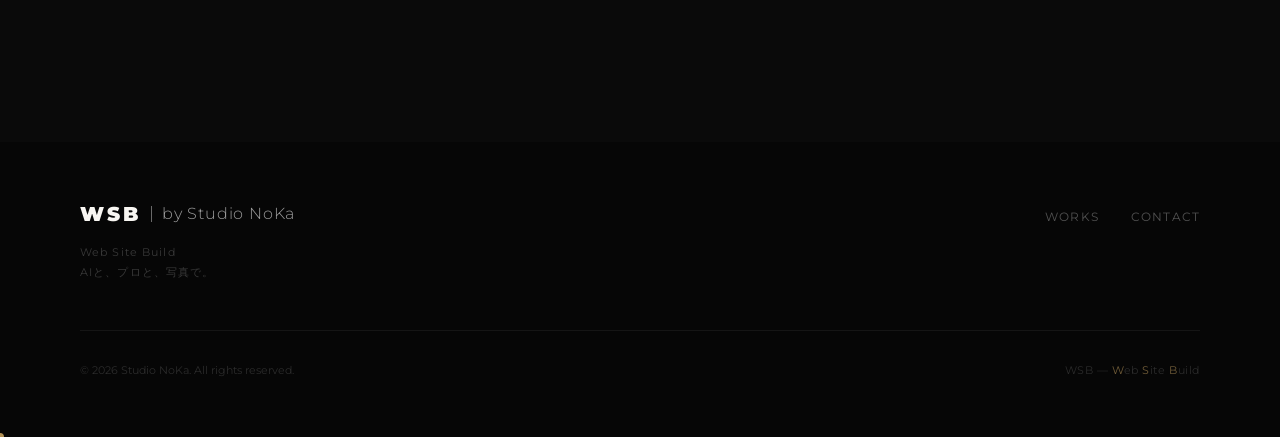
==== commit f32c9a82: "fix: お客様の声タイトルをインラインスタイルで強制表示 CSSクラスの読み込み問題を回避するため、voice-titleをインラインスタイルに変更。  Co-Authored-By: Claude" ====
--- a/index.html
+++ b/index.html
@@ -286,7 +286,7 @@
   <section id="voice">
     <div class="voice-header">
       <p class="section-eyebrow">— Client Voice</p>
-      <p class="voice-title">お客様の声。</p>
+      <p style="font-family:'Noto Sans JP',sans-serif; font-size:2.5rem; font-weight:700; color:#0a0a0a; margin-top:16px;">お客様の声。</p>
     </div>
     <div class="voice-inner">
       <div class="voice-main">
--- a/style.css
+++ b/style.css
@@ -133,7 +133,7 @@
 
 .logo-sub {
   font-family: var(--font-en);
-  font-size: 0.65rem;
+  font-size: 1rem;
   font-weight: 300;
   color: rgba(255,255,255,0.6);
   letter-spacing: 0.05em;
@@ -149,7 +149,7 @@
 
 nav a {
   font-family: var(--font-en);
-  font-size: 0.72rem;
+  font-size: 1rem;
   font-weight: 400;
   letter-spacing: 0.12em;
   text-transform: uppercase;
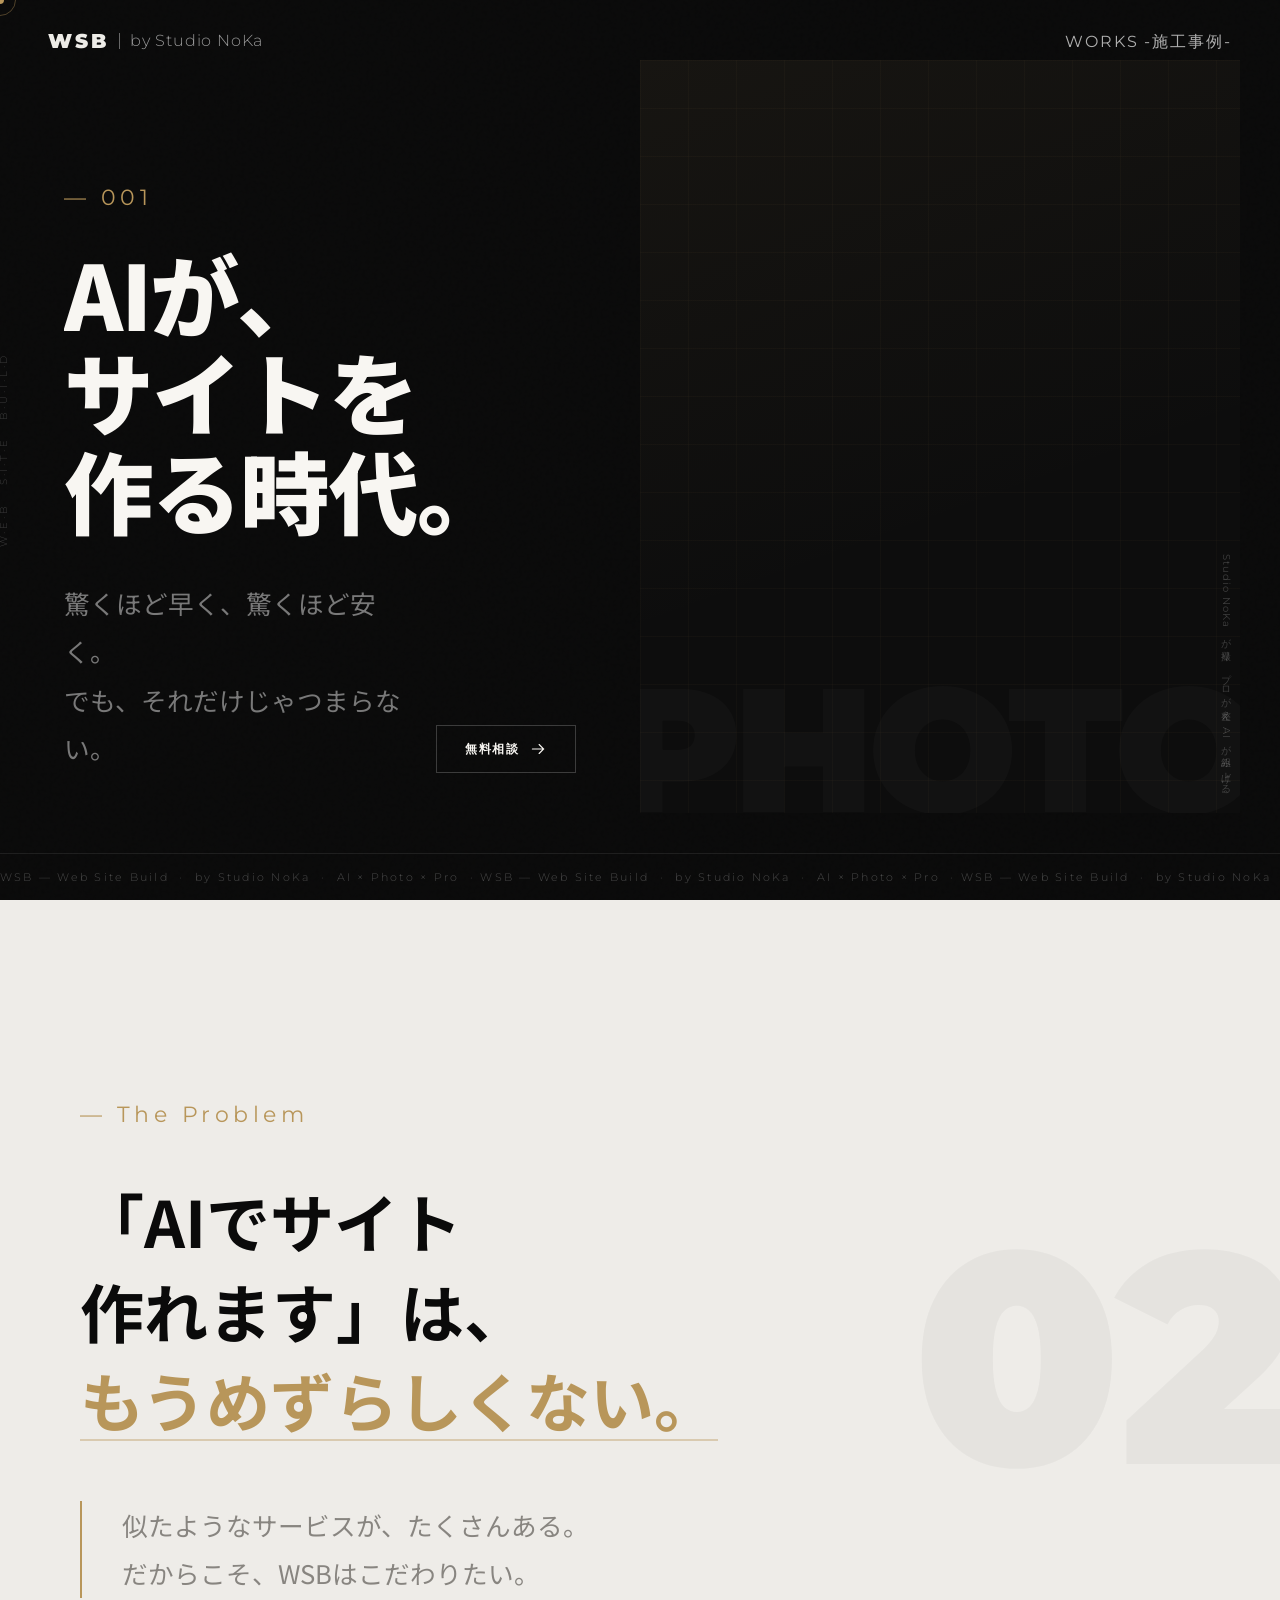
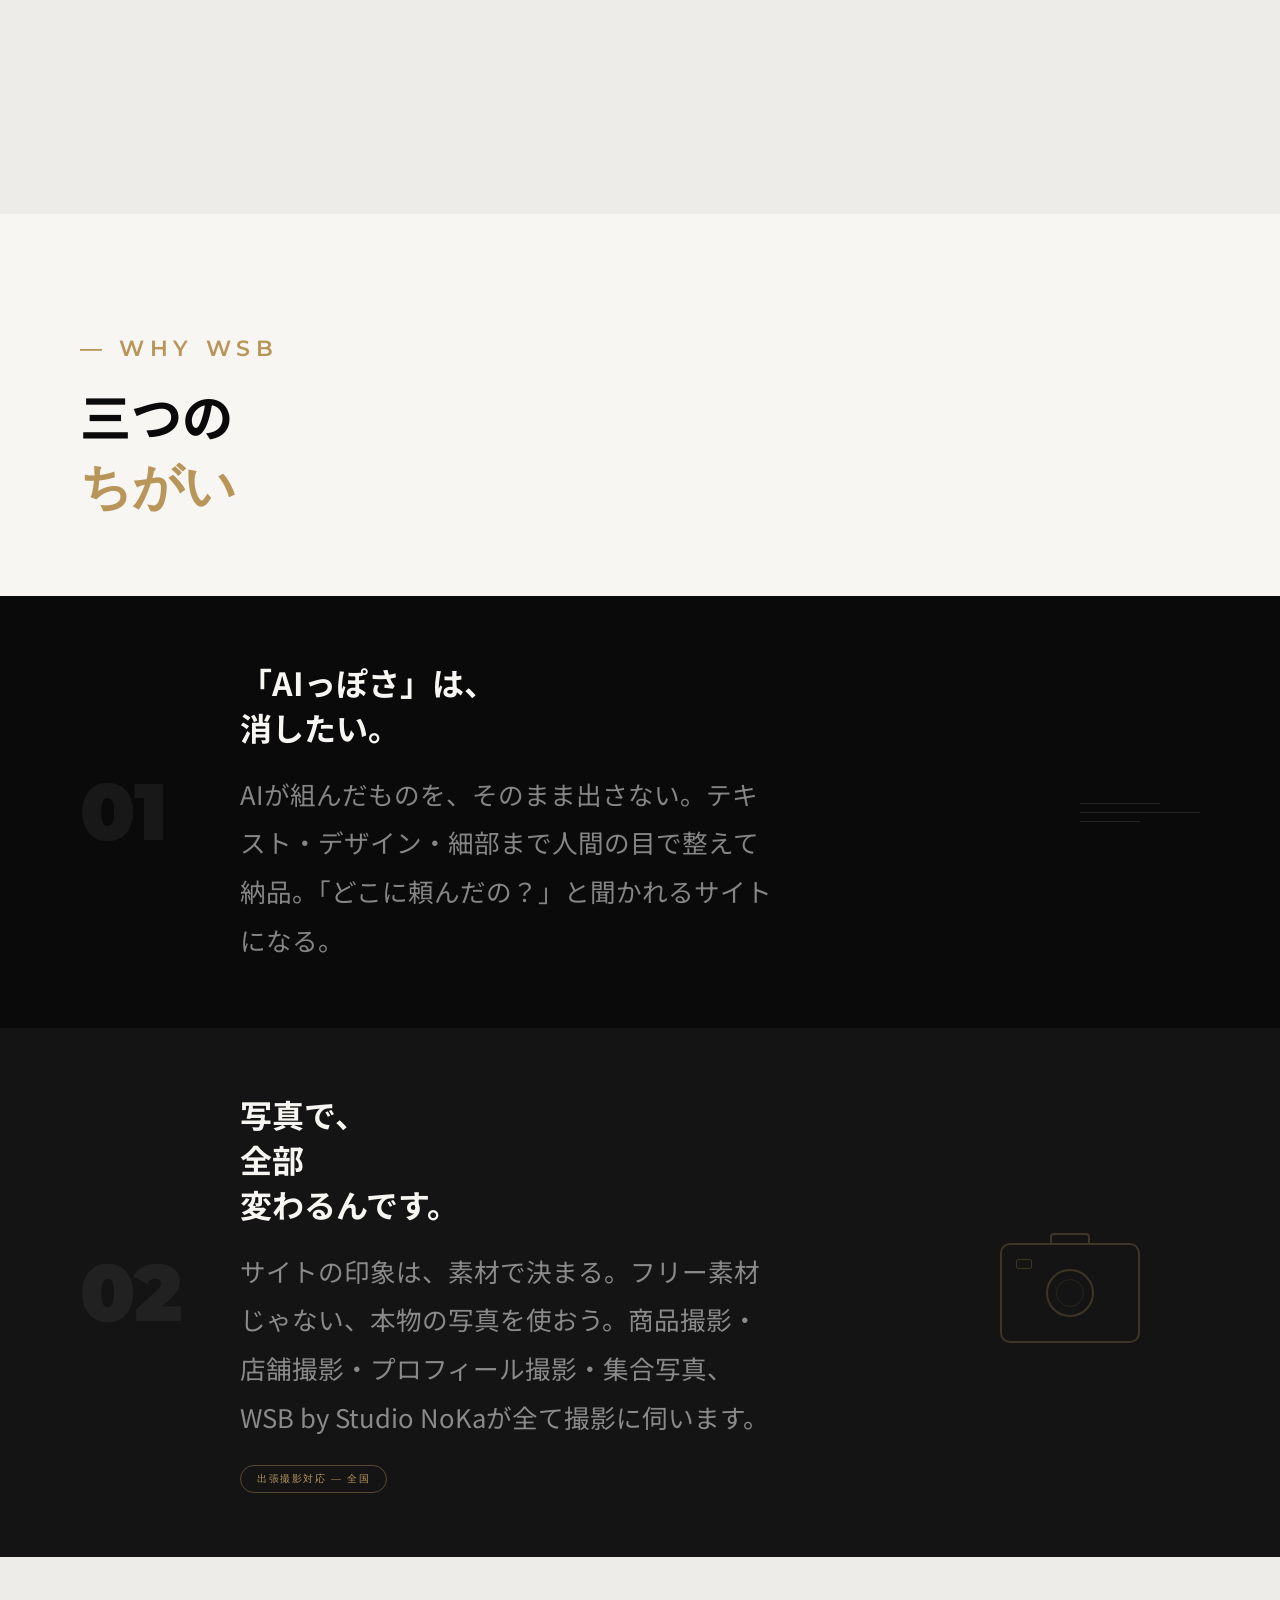
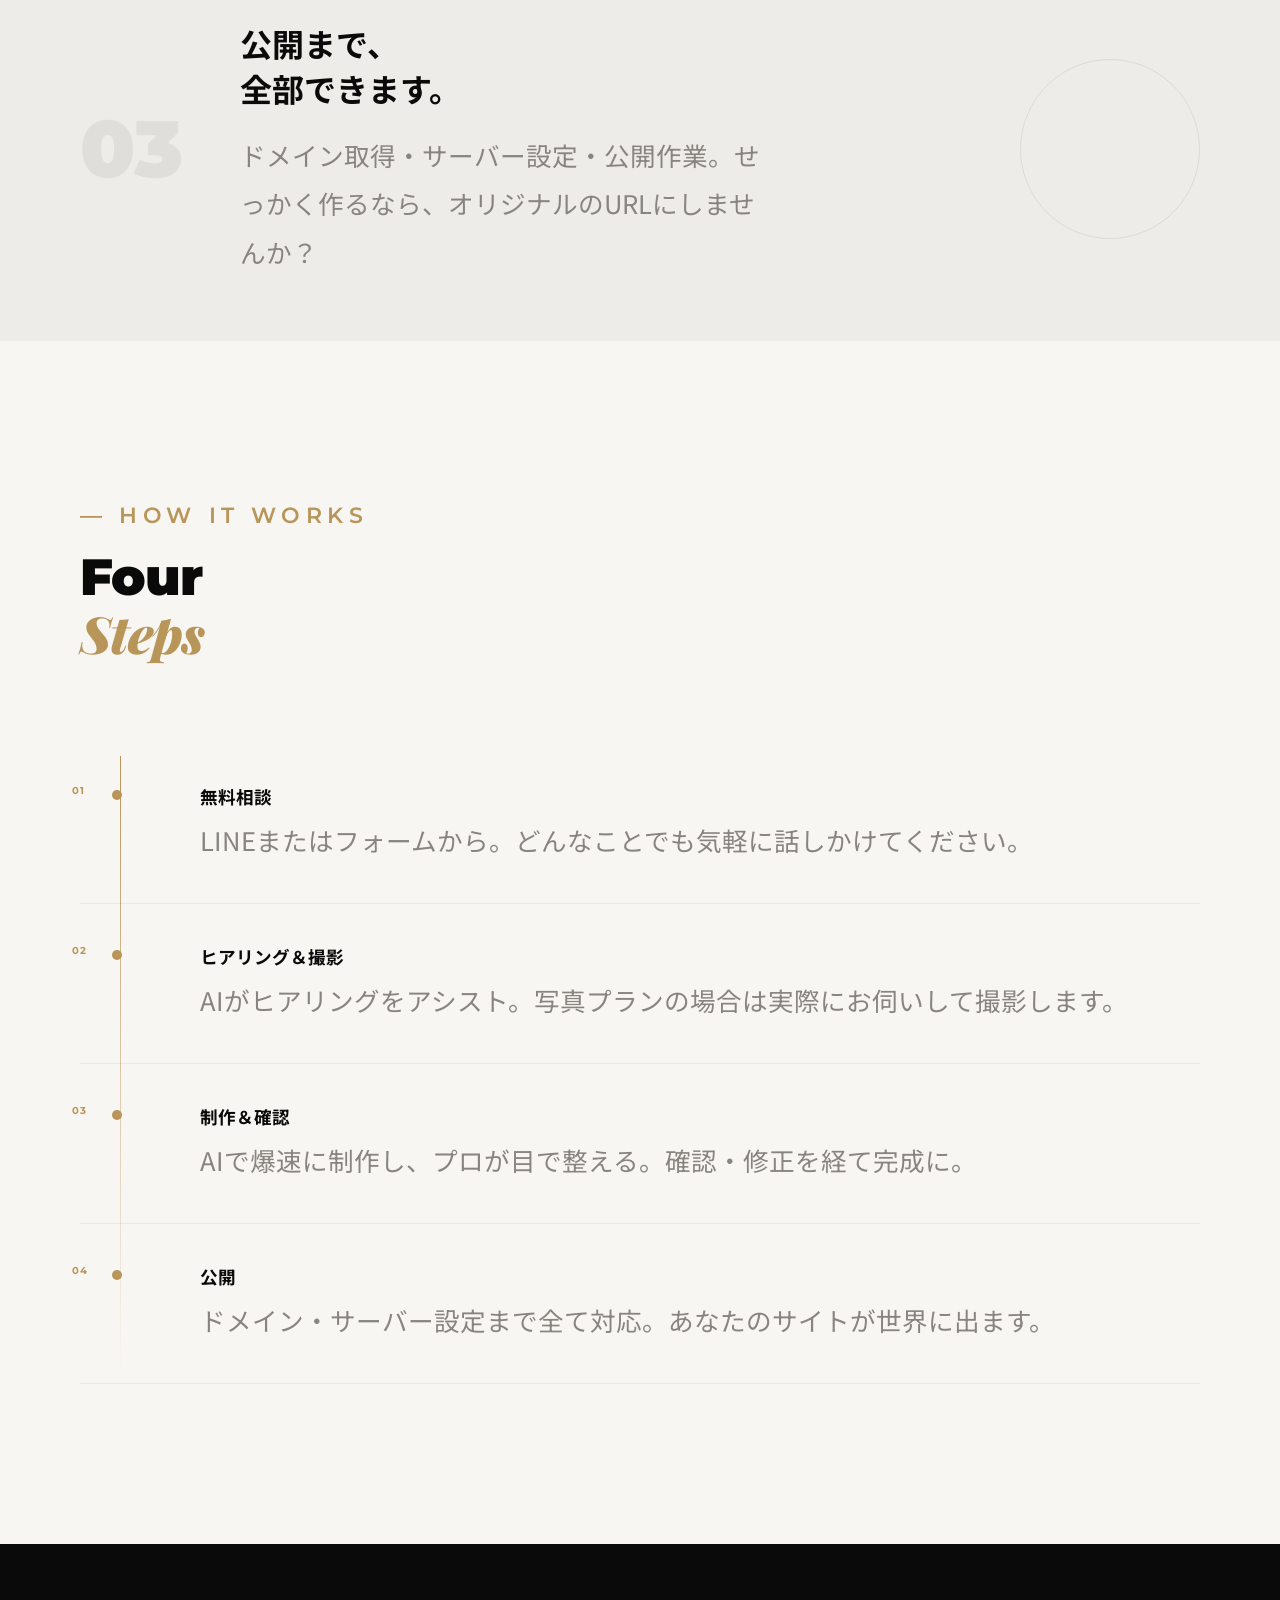
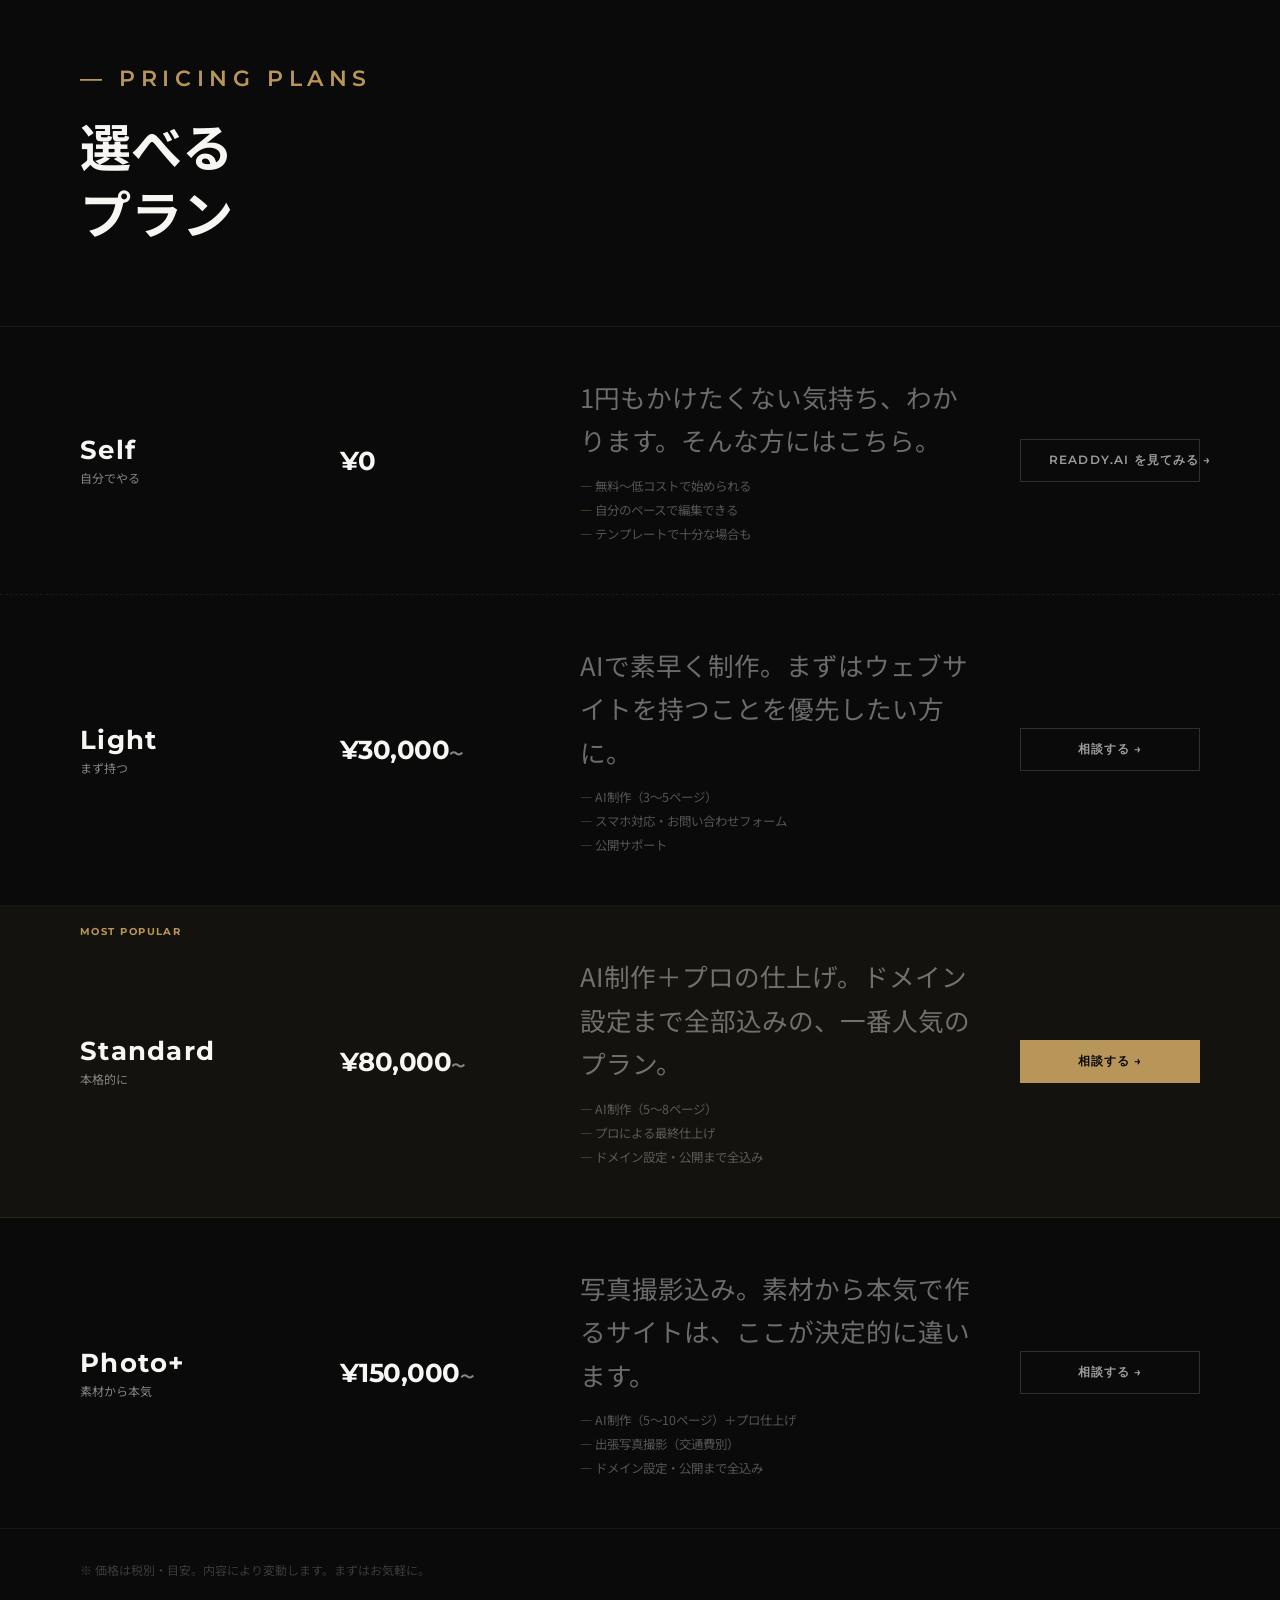
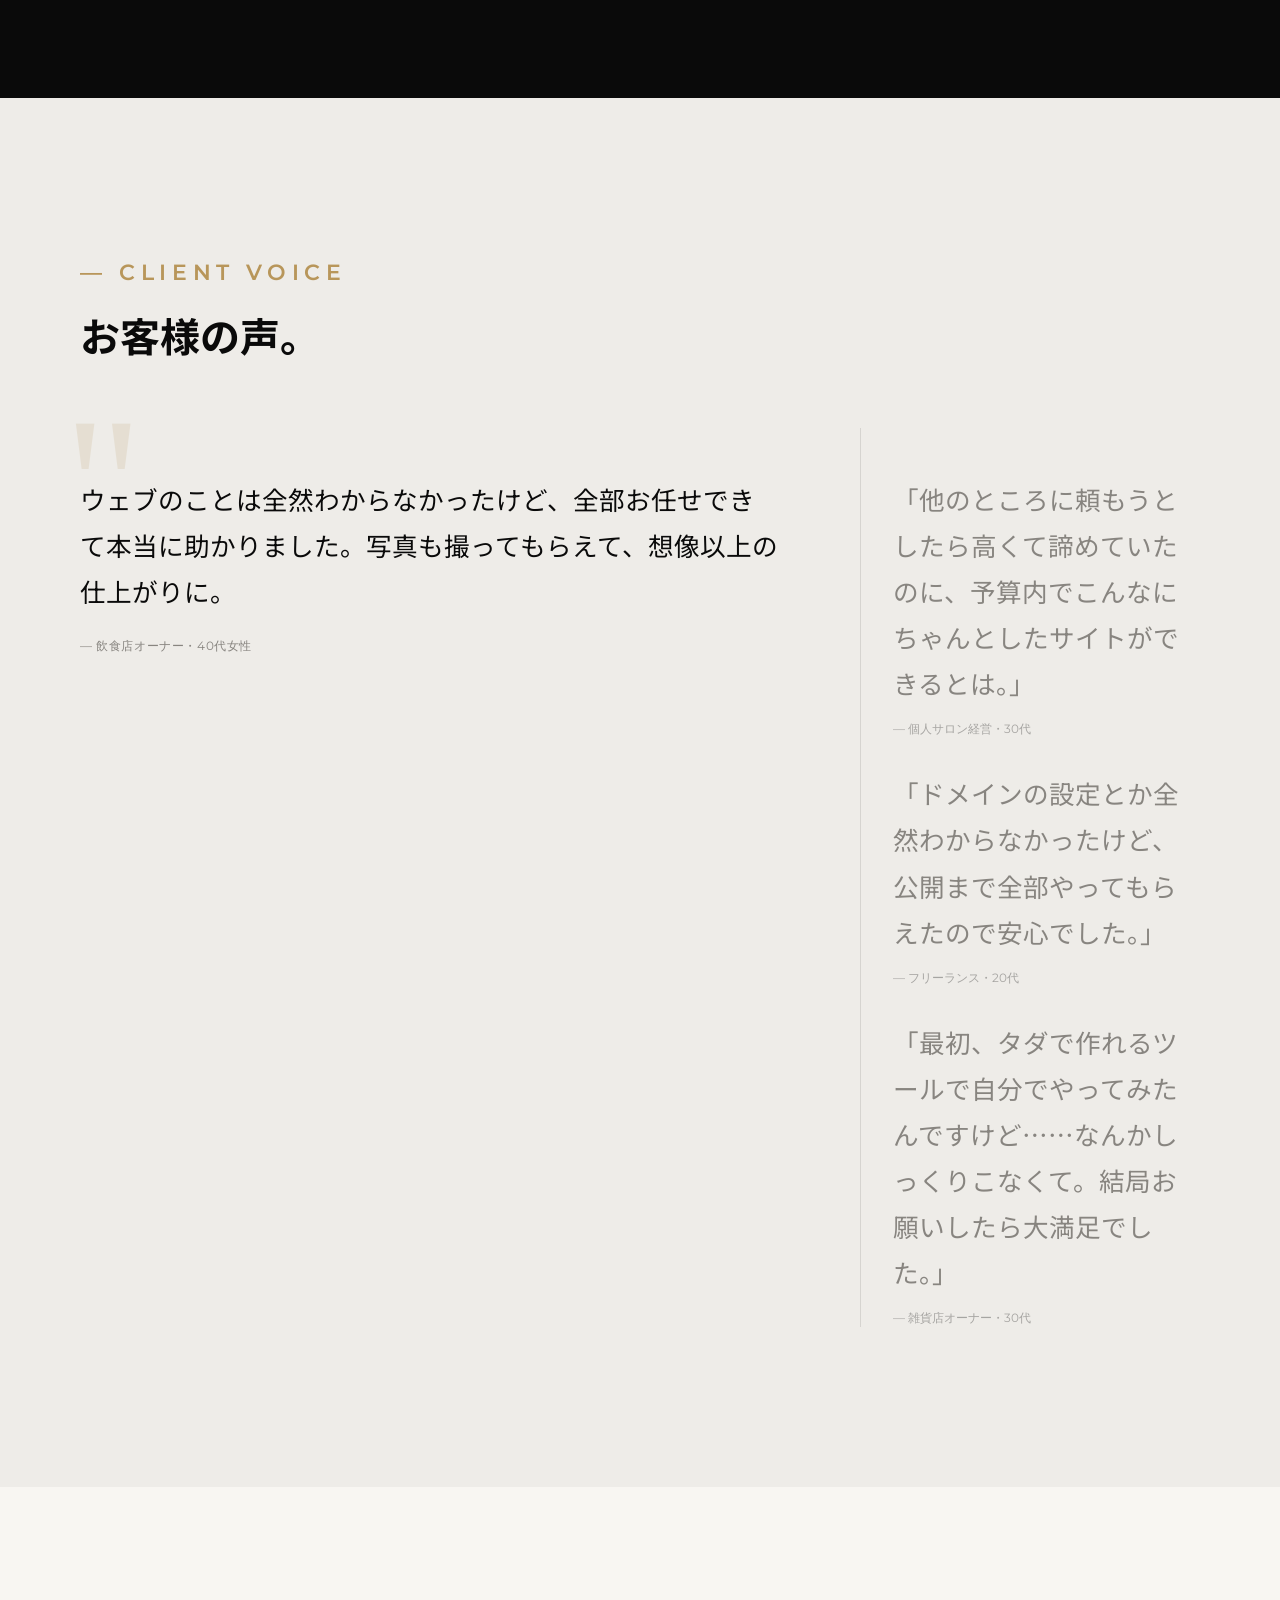
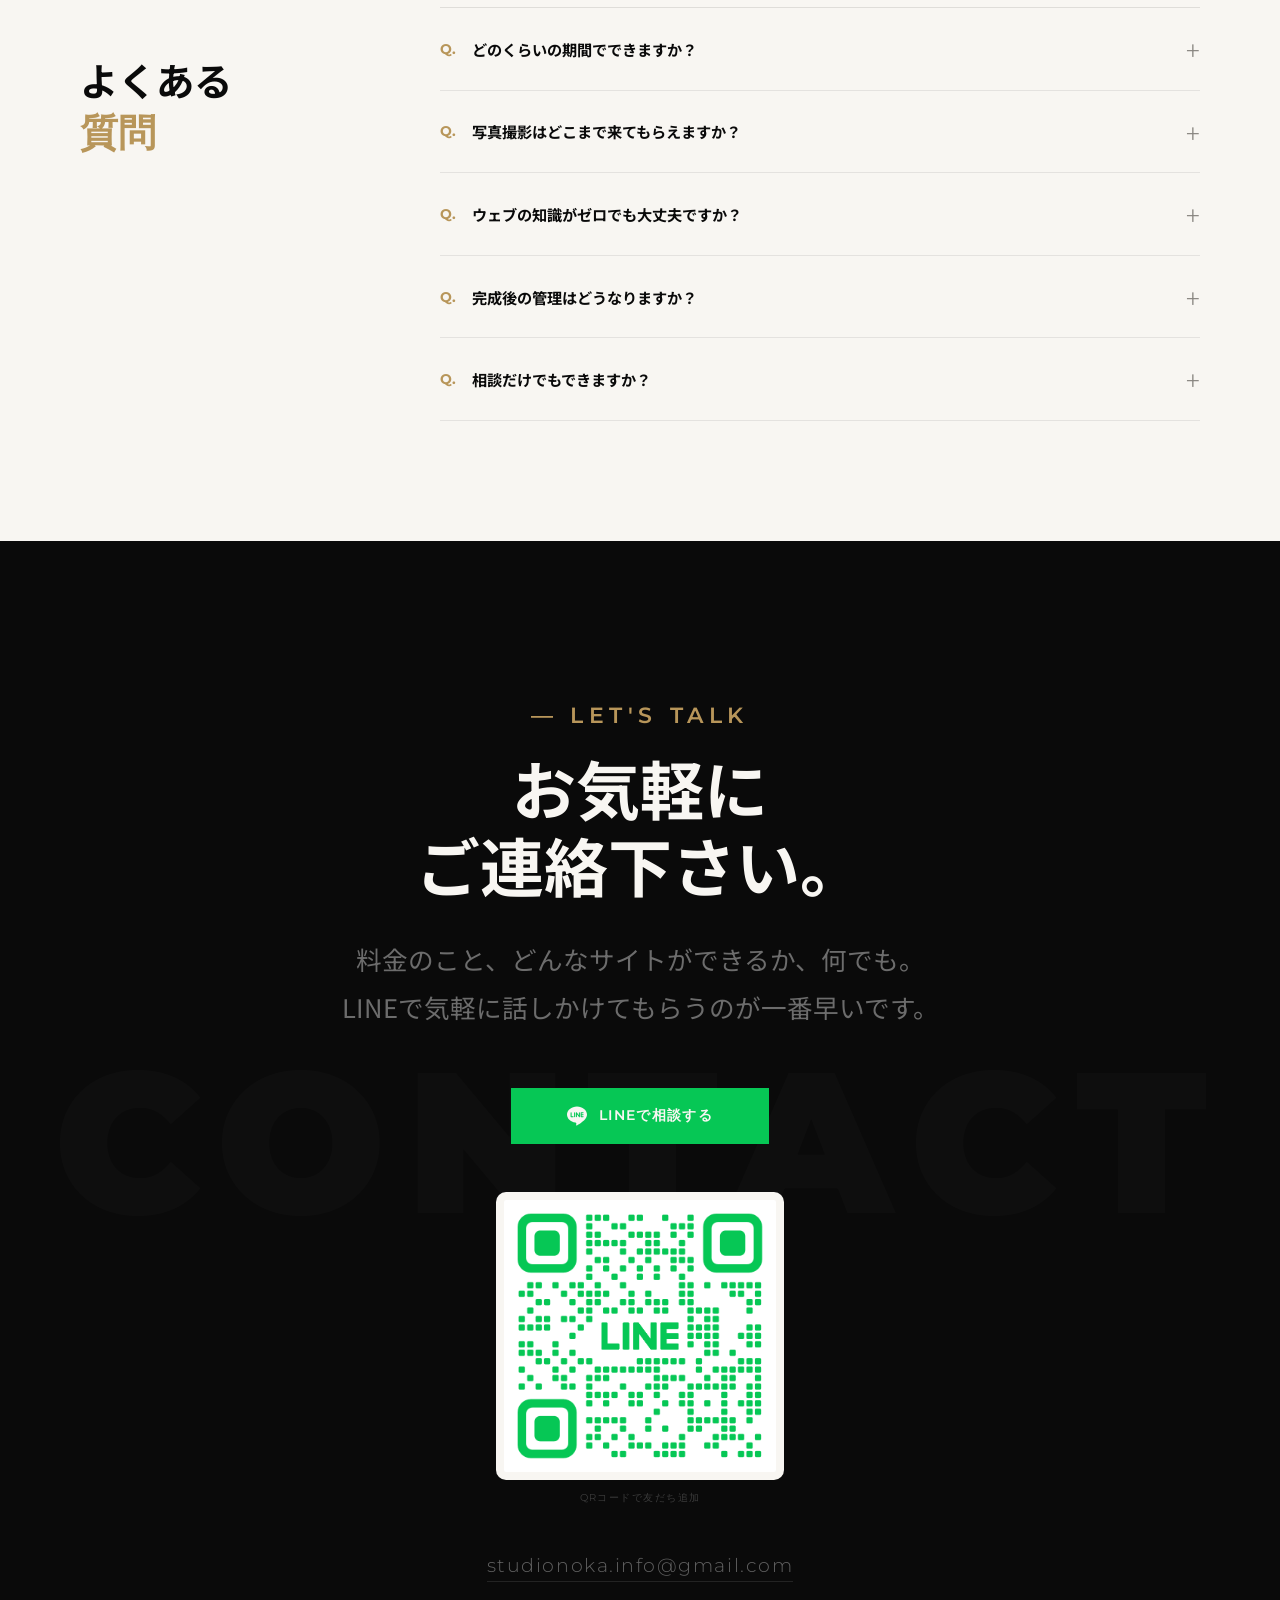
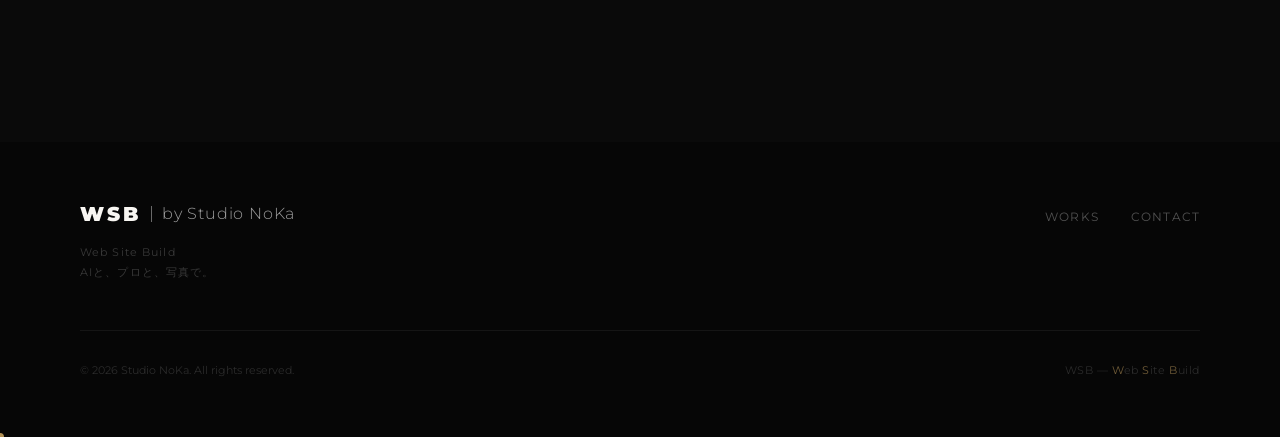
==== commit 21c9f3d0: "copy: ナビの Works を「Works -施工事例-」に変更 Co-Authored-By: Claude Sonnet 4.6 <noreply@anthropic.com>" ====
--- a/index.html
+++ b/index.html
@@ -27,7 +27,7 @@
     </div>
     <div class="header-right">
       <nav>
-        <a href="works.html">Works</a>
+        <a href="works.html">Works -施工事例-</a>
       </nav>
       <button class="menu-btn" id="menuBtn">
         <span></span><span></span>
@@ -38,7 +38,7 @@
   <!-- ========== MOBILE MENU ========== -->
   <div class="mobile-menu" id="mobileMenu">
     <nav class="mobile-nav">
-      <a href="works.html" class="mobile-link">Works</a>
+      <a href="works.html" class="mobile-link">Works -施工事例-</a>
       <a href="#contact" class="mobile-link">Contact</a>
     </nav>
   </div>
